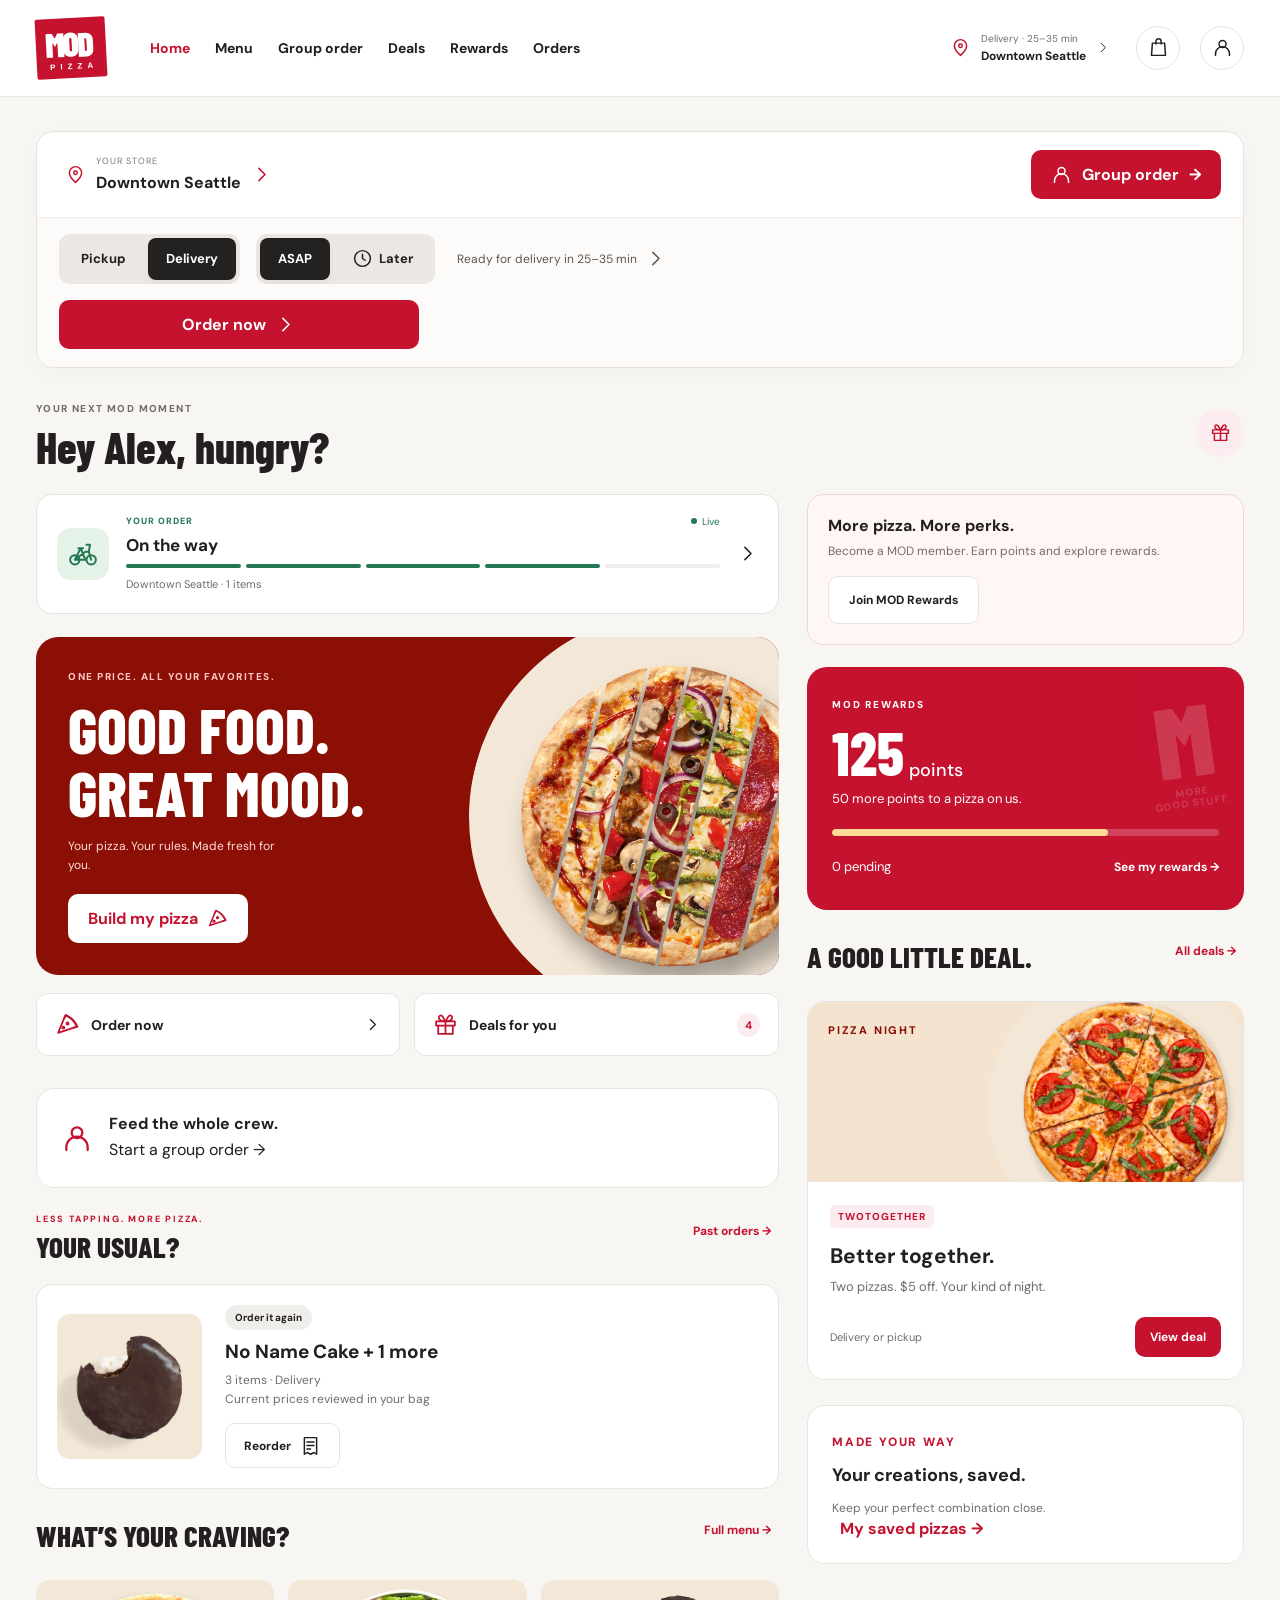
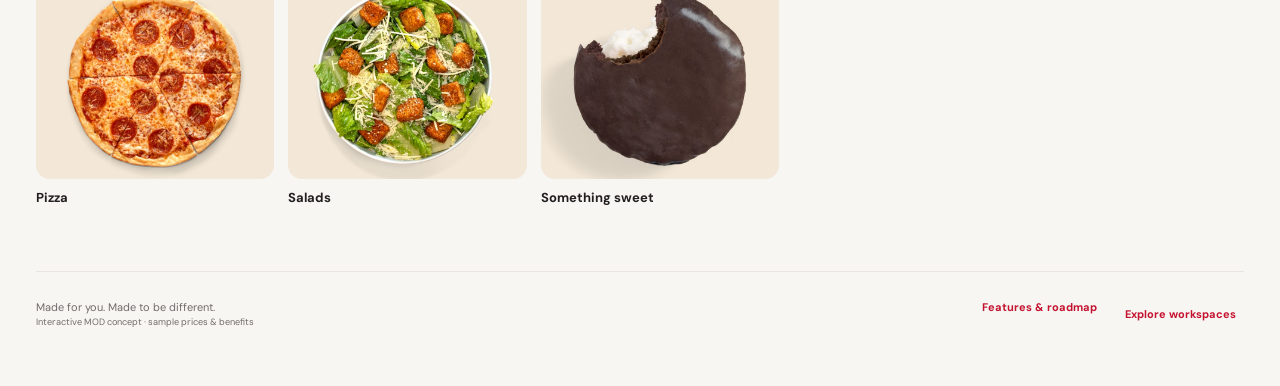
==== index.html @ 1e23ca2b "Fresh Updates" ====
<!doctype html>
<html lang="en">
<head>
  <meta charset="UTF-8">
  <meta name="viewport" content="width=device-width, initial-scale=1, viewport-fit=cover">
  <meta name="theme-color" content="#c4122f">
  <meta name="description" content="MOD Pizza interactive ordering prototype. Build your pizza, explore rewards, and follow a simulated delivery.">
  <title>MOD Pizza · Made for you</title>
  <link rel="icon" href="data:image/svg+xml,%3Csvg xmlns='http://www.w3.org/2000/svg' viewBox='0 0 64 64'%3E%3Crect width='64' height='64' rx='12' fill='%23c4122f'/%3E%3Ctext x='32' y='45' text-anchor='middle' font-family='Arial' font-weight='900' font-size='42' fill='white'%3EM%3C/text%3E%3C/svg%3E">
  <link rel="stylesheet" href="styles.css">
  <link rel="stylesheet" href="app-experience.css">
  <script defer src="operations.js"></script>
  <script defer src="experience.js"></script>
  <script defer src="journeys.js"></script>
  <script defer src="workspaces.js"></script>
  <script defer src="catalog.js"></script>
  <script defer src="loyalty.js"></script>
  <script defer src="groups.js"></script>
  <script defer src="discovery.js"></script>
  <script defer src="stakeholder.js"></script>
  <script defer src="ordering-ui.js"></script>
  <script defer src="membership.js"></script>
  <script defer src="app.js"></script>
</head>
<body>
  <a class="skip" href="#main">Skip to content</a>
  <div id="app"></div>
  <dialog id="modal" aria-labelledby="dialog-title"></dialog>
  <div id="toast" role="status" aria-live="polite"></div>
</body>
</html>
---- styles.css ----
@import url('https://fonts.googleapis.com/css2?family=Barlow+Condensed:wght@600;700;800;900&family=DM+Sans:wght@400;500;600;700&display=swap');
:root{--red:#c4122f;--darkred:#8b0f05;--ink:#231f20;--muted:#716c6a;--paper:#fff;--bg:#f7f6f3;--line:#e8e4e0;--pink:#fcecef;--green:#237752;--radius:18px;--shadow:0 12px 45px #231f200c;font-family:'DM Sans',Arial,sans-serif;color:var(--ink);font-size:16px;background:var(--bg)}
*{box-sizing:border-box}body{margin:0}button,input,select,textarea{font:inherit}button,a,input,select{touch-action:manipulation}button{cursor:pointer}button{color:inherit}button:disabled{opacity:.45;cursor:not-allowed}a{color:inherit;text-decoration:none}button,input,select,textarea{outline-offset:4px}button:focus-visible,a:focus-visible{outline:3px solid var(--red)}button{border:0;background:none}svg.icon{width:21px;height:21px;fill:none;stroke:currentColor;stroke-width:1.7;stroke-linecap:round;stroke-linejoin:round;flex-shrink:0}h1,h2,h3,p{margin:0}h1,h2,.display{font-family:'Barlow Condensed','Arial Narrow',Impact,sans-serif;font-weight:800;text-transform:uppercase;line-height:1.02}h1{font-size:56px}h2{font-size:34px}h3{font-size:18px;font-weight:700}p{line-height:1.55}.muted{color:var(--muted)}.small{font-size:13px}.eyebrow{font-size:12px;font-weight:800;letter-spacing:1.8px;text-transform:uppercase}.red{color:var(--red)}.green{color:var(--green)}.row{display:flex;align-items:center;gap:12px}.between{justify-content:space-between}.stack{display:grid;gap:16px}.grow{flex:1}.wrap{flex-wrap:wrap}.pill{display:inline-flex;gap:6px;align-items:center;border-radius:99px;padding:6px 10px;font-size:12px;font-weight:700;background:#f0eeeb}.pill.green{background:#e6f3eb}.pill.red{background:var(--pink)}.btn{display:inline-flex;align-items:center;justify-content:center;gap:9px;border-radius:10px;padding:14px 20px;min-height:48px;font-weight:700;background:var(--red);color:white;transition:background .15s,transform .15s}.btn:hover{background:var(--darkred)}.btn:active{transform:scale(.98)}.btn.secondary{background:#fff;color:var(--ink);border:1px solid var(--line)}.btn.secondary:hover{background:var(--bg)}.btn.dark{background:var(--ink)}.btn.full{width:100%}.text-btn{font-weight:700;color:var(--red);min-height:44px;padding:8px}.icon-btn{height:44px;width:44px;display:grid;place-items:center;border:1px solid var(--line);border-radius:50%;background:#fff;flex-shrink:0}.card{background:white;border:1px solid var(--line);border-radius:var(--radius);padding:24px}.section-head{display:flex;align-items:end;justify-content:space-between;gap:16px;margin-bottom:22px}.section-head p{margin-top:7px}.logo{display:flex;align-items:center;gap:12px;flex-shrink:0}.logo-block{background:var(--red);color:white;font-family:'Barlow Condensed',Impact,sans-serif;font-size:37px;font-weight:900;letter-spacing:-1px;line-height:.85;padding:12px 9px 7px;transform:rotate(-3deg);border-radius:2px}.logo-block small{display:block;font-family:Arial,sans-serif;font-size:8px;letter-spacing:5px;margin:5px 0 0 4px}.logo-label{font-size:11px;line-height:1.3;font-weight:800;letter-spacing:1.4px;max-width:90px}.topline{height:29px;background:var(--darkred);color:white;text-align:center;display:flex;align-items:center;justify-content:center;gap:8px;font-size:11px;letter-spacing:.6px}.header{background:#fff;border-bottom:1px solid var(--line);position:sticky;top:0;z-index:25}.header-inner{max-width:1440px;margin:auto;min-height:86px;padding:0 40px;display:flex;gap:40px;align-items:center}.desktop-nav{display:flex;gap:28px;align-self:stretch;align-items:stretch;margin-left:16px}.desktop-nav a{display:flex;align-items:center;font-size:14px;font-weight:700;border-bottom:3px solid transparent;padding-top:3px}.desktop-nav a.active{color:var(--red);border-color:var(--red)}.header-actions{margin-left:auto;display:flex;gap:12px;align-items:center}.location-button{text-align:left;display:flex;gap:10px;align-items:center;font-size:13px;padding:8px}.location-button small{display:block;color:var(--muted);font-size:11px;margin-bottom:3px}.location-button .icon{color:var(--red)}.cart-top{position:relative}.cart-top b{position:absolute;right:-3px;top:-4px;background:var(--red);color:white;font-size:10px;border-radius:50%;min-width:18px;padding:3px}.prototype-link{border:1px solid var(--line);border-radius:7px;padding:9px 12px;font-size:12px;color:var(--muted)}.page{max-width:1440px;margin:auto;padding:28px 40px 60px}.context-row{display:flex;justify-content:space-between;align-items:center;gap:16px;margin-bottom:24px}.fulfillment-switch{background:#eae7e3;padding:4px;border-radius:9px;display:inline-flex}.fulfillment-switch button{padding:9px 18px;border-radius:7px;font-size:13px;font-weight:700}.fulfillment-switch button.selected{background:white;box-shadow:0 2px 5px #0000000a}.delivery-estimate{font-size:13px;display:flex;align-items:center;gap:8px}.delivery-estimate svg{color:var(--green)}.shop-grid{display:grid;grid-template-columns:minmax(0,1fr) 320px;gap:30px;align-items:start}.hero{position:relative;overflow:hidden;border-radius:20px;background:var(--darkred);color:#fff;min-height:260px;display:flex;align-items:center;margin-bottom:26px}.hero-copy{padding:32px;position:relative;z-index:2;width:62%}.hero .eyebrow{color:#f8cbd0;margin-bottom:12px}.hero h1{font-size:57px;max-width:420px}.hero p{font-size:13px;color:#ffe1dc;margin:12px 0 20px;max-width:290px}.hero .btn{background:#fff;color:var(--darkred);font-size:13px;min-height:42px;padding:11px 18px}.hero-photo{position:absolute;right:-46px;top:-38px;width:360px;height:360px;border-radius:50%;object-fit:cover;transform:rotate(-16deg);box-shadow:0 20px 60px #0003}.hero-stamp{position:absolute;right:18px;bottom:17px;z-index:3;background:#f8d674;color:#482308;border-radius:50%;width:83px;height:83px;display:grid;place-content:center;text-align:center;transform:rotate(12deg);font-size:11px;font-weight:800;border:2px dashed #48230860;outline:5px solid #f8d674}.hero-stamp strong{font-size:22px;font-family:'Barlow Condensed',Impact,sans-serif}.menu-tools{display:flex;align-items:center;gap:15px;margin-bottom:20px}.category-list{display:flex;gap:8px;overflow:auto;scrollbar-width:none;flex:1}.category{padding:11px 17px;border:1px solid var(--line);border-radius:99px;white-space:nowrap;background:white;font-size:13px;font-weight:600}.category.active{background:var(--ink);color:white;border-color:var(--ink)}.searchbox{display:flex;align-items:center;gap:8px;background:white;border:1px solid var(--line);border-radius:10px;padding:10px 12px;width:100%;margin-bottom:20px}.searchbox input{border:0;background:none;width:100%;min-width:0;font-size:14px;outline:none}.menu-grid{display:grid;grid-template-columns:repeat(3,minmax(0,1fr));gap:18px}.product{border-radius:15px;background:white;border:1px solid var(--line);overflow:hidden;display:flex;flex-direction:column;transition:box-shadow .2s,transform .2s}.product:hover{box-shadow:0 10px 25px #26160710;transform:translateY(-3px)}.product-image{position:relative;background:#f1ece4;aspect-ratio:1.32;overflow:hidden}.product-image img{width:100%;height:100%;object-fit:cover;mix-blend-mode:multiply}.product-image .pill{position:absolute;top:12px;left:12px;background:white;color:var(--ink);font-size:10px;box-shadow:0 2px 10px #00000009}.favorite{position:absolute;top:8px;right:8px;background:#fffffff0;width:35px;height:35px;display:grid;place-items:center;border-radius:50%}.favorite.on{color:var(--red)}.favorite.on svg{fill:var(--red)}.product-body{padding:17px;display:flex;flex-direction:column;flex:1;gap:8px}.product-body h3{font-size:16px}.product-body p{font-size:12px;color:var(--muted);line-height:1.5;min-height:36px}.product-bottom{display:flex;justify-content:space-between;align-items:center;gap:8px;margin-top:auto;padding-top:5px}.product-bottom strong{font-size:16px}.add-btn{border:1px solid #e9b3bd;color:var(--red);border-radius:8px;padding:9px 12px;font-size:12px;font-weight:800;background:#fff}.add-btn:hover{background:var(--pink)}.product-meta{font-size:10px;color:var(--muted);margin-top:2px}.sidebar{position:sticky;top:110px;display:grid;gap:18px}.side-title{font-size:24px;margin-bottom:4px}.reward-mini{background:var(--pink);border:1px solid #f3d5dc;border-radius:16px;padding:20px}.reward-mini .icon-wrap{color:var(--red);background:#fff;width:42px;height:42px;display:grid;place-items:center;border-radius:12px}.reward-mini p{font-size:12px;margin-top:10px;color:#83444e}.progress{height:6px;background:#edcdd3;border-radius:99px;overflow:hidden;margin:15px 0 7px}.progress div{height:100%;background:var(--red);border-radius:99px}.cart-empty{text-align:center;padding:30px 0 20px;color:var(--muted);font-size:13px}.cart-empty svg{width:44px;height:44px;margin:0 auto 12px;color:#b6aca5}.cart-line{display:flex;gap:12px;padding:16px 0;border-bottom:1px solid var(--line)}.cart-line img{width:57px;height:57px;border-radius:10px;object-fit:cover}.cart-line h4{font-size:13px;margin:0 0 4px}.cart-line p{font-size:11px;color:var(--muted)}.quantity{display:flex;align-items:center;gap:8px;border:1px solid var(--line);border-radius:7px;width:max-content;margin-top:8px}.quantity button{width:28px;height:28px;font-size:18px}.quantity b{font-size:12px}.line-price{font-size:13px;font-weight:700;margin-left:auto}.summary-row{display:flex;justify-content:space-between;gap:10px;font-size:13px;margin:12px 0;color:var(--muted)}.summary-row.total{font-size:17px;font-weight:800;color:var(--ink);border-top:1px dashed var(--line);padding-top:16px}.checkout-note{text-align:center;font-size:10px;color:var(--muted);margin-top:10px}.active-order{background:white;border:1px solid var(--line);border-radius:14px;display:flex;align-items:center;gap:14px;padding:16px 20px;margin:0 0 25px;box-shadow:var(--shadow)}.active-order .order-icon{width:44px;height:44px;border-radius:12px;background:#eaf3eb;color:var(--green);display:grid;place-items:center}.active-order h3{font-size:14px;margin-bottom:3px}.active-order p{font-size:12px;color:var(--muted)}.active-order .text-btn{font-size:12px;margin-left:auto;white-space:nowrap}.footer{display:flex;justify-content:space-between;align-items:center;gap:20px;border-top:1px solid var(--line);margin-top:40px;padding-top:20px;font-size:11px;color:var(--muted)}.footer a{color:var(--red)}.bottom-nav,.mobile-cart{display:none}.page-title{margin:10px 0 30px}.page-title h1{font-size:44px;margin-bottom:8px}.two-col{display:grid;grid-template-columns:minmax(0,1fr) 370px;gap:28px;align-items:start}.field{display:grid;gap:7px;margin:15px 0}.field label,.field>span{font-size:13px;font-weight:700}.field input,.field select,.field textarea{width:100%;padding:13px;border:1px solid #dcd5d0;border-radius:9px;background:#fff;color:var(--ink);min-height:47px;font-size:16px}.field input:focus{outline:2px solid var(--red);border-color:transparent}.fields-two{display:grid;grid-template-columns:1fr 1fr;gap:15px}.check-line{display:flex;gap:10px;align-items:start;font-size:14px;padding:14px 0}.check-line input{accent-color:var(--red);width:18px;height:18px;margin-top:2px}.checkout-card h3{display:flex;gap:10px;align-items:center;margin-bottom:18px}.step-num{display:inline-grid;place-items:center;background:var(--pink);color:var(--red);border-radius:50%;width:28px;height:28px;font-size:13px}.option-grid{display:flex;gap:10px;flex-wrap:wrap}.option{border:1px solid var(--line);padding:12px 16px;border-radius:10px;background:white;font-size:13px;display:flex;gap:8px;align-items:center;min-height:44px}.option.selected{color:var(--red);background:var(--pink);border-color:var(--red)}.option input{accent-color:var(--red)}.notice{padding:13px 16px;border-radius:10px;background:#f5f1e9;color:#6e5941;font-size:12px;line-height:1.6}.error{color:#b00020;background:#fff0f1;padding:12px;border-radius:8px;font-size:13px}.wallet-grid{display:grid;grid-template-columns:1.4fr 1fr 1fr;gap:20px;margin-bottom:30px}.balance-card{padding:28px;border-radius:18px;background:white;border:1px solid var(--line);min-height:190px;display:flex;flex-direction:column;gap:15px}.balance-card.main{background:var(--red);color:#fff;position:relative;overflow:hidden}.balance-card.main:after{content:'MOD';position:absolute;right:-10px;bottom:-28px;font:900 140px 'Barlow Condensed',Impact;color:#ffffff10;transform:rotate(-15deg);pointer-events:none}.balance-card .balance{font-size:48px;font-weight:700;line-height:1}.balance-card .balance small{font-size:14px;font-weight:400}.reward-grid{display:grid;grid-template-columns:repeat(3,1fr);gap:20px}.reward-card{padding:22px;border:1px solid var(--line);border-radius:15px;background:#fff}.reward-card h3{margin:15px 0 6px}.reward-card p{font-size:13px;color:var(--muted);margin-bottom:16px}.reward-card .icon{color:var(--red);width:28px;height:28px}.history-table{width:100%;border-collapse:collapse;font-size:13px}.history-table td,.history-table th{padding:15px 10px;text-align:left;border-bottom:1px solid var(--line)}.history-table th{font-size:11px;color:var(--muted);text-transform:uppercase;letter-spacing:.6px}.history-table td:last-child{text-align:right}.order-list{display:grid;gap:18px}.order-item .items{display:flex;gap:8px;margin:20px 0}.order-item .items img{width:65px;height:65px;object-fit:cover;border-radius:10px}.order-item h3{margin:5px 0}.empty-state{text-align:center;padding:70px 20px}.empty-state h2{margin:15px}.tracking-layout{display:grid;grid-template-columns:minmax(0,1.5fr) minmax(300px,1fr);gap:26px}.map-card{border-radius:20px;overflow:hidden;position:relative;background:#ecece5;border:1px solid #dadbd2;min-height:520px}.map-card svg.map{display:block;width:100%;height:100%;min-height:520px;position:absolute;inset:0}.map-label{position:absolute;left:20px;top:20px;background:white;box-shadow:0 4px 20px #0001;padding:12px 16px;border-radius:12px;font-size:13px;display:flex;align-items:center;gap:8px}.map-caption{position:absolute;bottom:12px;left:15px;font-size:10px;color:#63645d;background:#ffffffc9;padding:5px 8px;border-radius:5px}.map-tools{position:absolute;right:15px;bottom:15px;display:flex;gap:8px}.arrival{padding:25px;background:var(--darkred);color:white;border-radius:16px}.arrival .display{font-size:48px;margin:9px 0}.arrival p{font-size:13px;color:#ffdfdb}.arrival .pill{background:#ffffff20;color:white}.timeline{margin:24px 0}.timeline-step{display:flex;gap:14px;position:relative;min-height:70px}.timeline-step:not(:last-child):before{content:'';position:absolute;left:15px;top:30px;bottom:0;width:2px;background:var(--line)}.timeline-step.done:not(:last-child):before{background:var(--green)}.timeline-dot{height:32px;width:32px;border-radius:50%;background:#f0eeeb;color:#9b9590;display:grid;place-items:center;flex-shrink:0;font-size:12px;z-index:1}.timeline-step.done .timeline-dot{background:#e6f3eb;color:var(--green)}.timeline-step.current .timeline-dot{background:var(--red);color:white;box-shadow:0 0 0 5px var(--pink)}.timeline-step h4{margin:2px 0 4px;font-size:14px}.timeline-step p{font-size:12px;color:var(--muted)}.driver{border-top:1px solid var(--line);padding-top:20px}.avatar{width:45px;height:45px;border-radius:50%;background:#e7daca;color:#71532b;font-weight:800;display:grid;place-items:center;flex-shrink:0}.driver h4{margin:0 0 3px;font-size:14px}.tracking-controls{display:flex;gap:8px;margin-top:18px;flex-wrap:wrap}.tracking-controls .btn{font-size:12px;padding:10px 13px;min-height:40px}.route-info{margin-top:20px;border-top:1px solid var(--line);padding-top:18px;font-size:13px}.route-info p{margin-top:8px}.tracking-title{display:flex;justify-content:space-between;gap:12px;align-items:center;margin-bottom:23px}.account-grid{display:grid;grid-template-columns:1fr 1fr;gap:25px}.profile-avatar{width:70px;height:70px;background:var(--pink);color:var(--red);font-size:24px;border-radius:50%;display:grid;place-items:center;font-weight:700}.admin-shell{display:grid;grid-template-columns:220px minmax(0,1fr);min-height:calc(100vh - 29px)}.admin-sidebar{background:var(--ink);color:white;padding:30px 20px;display:flex;flex-direction:column;gap:35px}.admin-sidebar nav{display:grid;gap:7px}.admin-sidebar nav a{padding:13px;border-radius:9px;font-size:14px;display:flex;align-items:center;gap:12px;color:#d1c9c6}.admin-sidebar nav a.active{background:var(--red);color:white}.admin-sidebar .logo-block{background:white;color:var(--red)}.admin-sidebar .back-store{margin-top:auto;font-size:12px;color:#d1c9c6;padding:12px}.admin-main{padding:35px;min-width:0;max-width:1500px;width:100%}.admin-heading{display:flex;align-items:center;justify-content:space-between;gap:16px;margin-bottom:30px}.admin-heading h1{font-size:40px}.metric-grid{display:grid;grid-template-columns:repeat(4,1fr);gap:16px;margin-bottom:30px}.metric{padding:22px;background:#fff;border:1px solid var(--line);border-radius:14px}.metric p{font-size:12px;color:var(--muted)}.metric strong{font-size:30px;display:block;margin:9px 0}.metric span{font-size:11px;color:var(--green)}.admin-tabs{display:flex;gap:8px;margin:20px 0;overflow:auto}.admin-table-wrap{overflow:auto}.admin-table{width:100%;border-collapse:collapse;min-width:680px;font-size:13px}.admin-table th{text-align:left;color:var(--muted);font-size:11px;letter-spacing:.7px;text-transform:uppercase;background:#faf9f7}.admin-table td,.admin-table th{padding:17px 15px;border-bottom:1px solid var(--line)}.admin-table td select{max-width:150px;border:1px solid var(--line);border-radius:7px;padding:9px;background:white;font-size:12px}.menu-admin-grid{display:grid;grid-template-columns:repeat(2,minmax(0,1fr));gap:16px}.admin-product{display:flex;gap:18px;background:#fff;border:1px solid var(--line);padding:18px;border-radius:14px}.admin-product img{width:90px;height:90px;object-fit:cover;border-radius:10px}.admin-product input[type=number]{width:100px;padding:7px;border:1px solid var(--line);border-radius:7px}.admin-product .field{margin:8px 0}.switch{display:flex;gap:8px;align-items:center;font-size:12px}.switch input{accent-color:var(--red);width:17px;height:17px}.chart{display:flex;align-items:end;gap:16px;height:140px;margin:28px 0 10px}.chart-col{flex:1;display:flex;flex-direction:column;justify-content:end;align-items:center;gap:8px;height:100%;font-size:11px;color:var(--muted)}.chart-col i{display:block;width:100%;max-width:45px;background:var(--red);border-radius:5px 5px 0 0;min-height:3px}.audit-item{padding:13px 0;border-bottom:1px solid var(--line);font-size:13px}.audit-item small{display:block;color:var(--muted);margin-top:5px}dialog{padding:0;border:0;border-radius:20px;width:min(600px,calc(100% - 32px));max-height:90dvh;box-shadow:0 20px 100px #0004;color:var(--ink)}dialog::backdrop{background:#231f2077;backdrop-filter:blur(3px)}.modal-head{position:sticky;top:0;background:#fff;display:flex;justify-content:space-between;align-items:center;padding:22px 26px;border-bottom:1px solid var(--line);z-index:2}.modal-head h2{font-size:29px}.modal-body{padding:24px 26px}.modal-foot{padding:18px 26px;background:white;border-top:1px solid var(--line);position:sticky;bottom:0;z-index:2}.custom-photo{width:130px;height:130px;object-fit:cover;border-radius:16px}.custom-section{margin-top:25px}.custom-section h3{font-size:15px;margin-bottom:12px}.custom-section h3 small{font-size:11px;color:var(--green);margin-left:8px}.custom-options{display:flex;gap:8px;flex-wrap:wrap}.custom-options label{position:relative;cursor:pointer;border:1px solid var(--line);border-radius:8px;padding:10px 12px;font-size:13px;min-height:42px;display:flex;gap:6px;align-items:center}.custom-options label:has(input:checked){border-color:var(--red);background:var(--pink);color:var(--red)}.custom-options input{accent-color:var(--red)}#toast{position:fixed;bottom:28px;left:50%;transform:translate(-50%,20px);opacity:0;pointer-events:none;z-index:100;background:var(--ink);color:white;padding:14px 23px;border-radius:12px;box-shadow:0 8px 30px #0002;max-width:90%;font-size:14px;transition:.2s}#toast.show{opacity:1;transform:translate(-50%,0)}.skip{position:fixed;top:-60px;left:15px;z-index:200;background:white;padding:14px}.skip:focus{top:8px}.cart-mobile-summary{display:none}.status-dot{width:6px;height:6px;border-radius:50%;background:var(--green);display:inline-block}.no-scroll{overflow:hidden}
@media(min-width:1450px){.hero-photo{width:410px;height:410px;right:-25px;top:-65px}.hero-copy{width:60%}.hero{min-height:280px}}
@media(max-width:1200px){.header-inner{padding:0 25px;gap:20px}.desktop-nav{gap:18px;margin-left:0}.logo-label{display:none}.page{padding:25px}.shop-grid{grid-template-columns:minmax(0,1fr) 290px;gap:22px}.menu-grid{grid-template-columns:repeat(2,minmax(0,1fr))}.hero h1{font-size:49px}.hero-copy{padding:26px;width:65%}.hero-photo{width:310px;height:310px;right:-100px;top:-12px}.hero-stamp{right:13px;bottom:16px;width:65px;height:65px;font-size:9px}.hero-stamp strong{font-size:18px}.two-col{grid-template-columns:minmax(0,1fr) 320px}.admin-main{padding:25px}.admin-shell{grid-template-columns:190px 1fr}.metric-grid{grid-template-columns:repeat(2,1fr)}}
@media(max-width:950px){.shop-grid{grid-template-columns:1fr}.sidebar{display:none}.hero-photo{right:0;width:350px;height:350px;top:-35px}.hero-copy{width:60%}.menu-grid{grid-template-columns:repeat(3,minmax(0,1fr))}.header-inner{gap:18px}.desktop-nav{gap:18px}.location-button{display:none}.wallet-grid{grid-template-columns:1fr 1fr}.balance-card.main{grid-column:1/-1}.tracking-layout{grid-template-columns:1fr 340px;gap:18px}.map-card,.map-card svg.map{min-height:480px}.two-col{grid-template-columns:1fr}.two-col>.card{position:static}.account-grid{grid-template-columns:1fr}.admin-shell{grid-template-columns:160px 1fr}.admin-sidebar{padding:24px 12px}.admin-main{padding:22px}.menu-admin-grid{grid-template-columns:1fr}}
@media(max-width:767px){body{padding-bottom:80px}.topline{font-size:10px;height:25px}.header-inner{padding:0 18px;min-height:70px;gap:12px}.logo-block{font-size:29px;padding:10px 7px 6px}.logo-block small{font-size:6px;letter-spacing:4px;margin-left:3px}.desktop-nav,.header-actions>.prototype-link{display:none}.header-actions{gap:9px}.location-button{display:flex;font-size:11px;padding:0;gap:6px}.location-button small{font-size:10px}.location-button .icon{width:17px}.cart-top{width:38px;height:38px}.page{padding:20px 16px 35px}.context-row{margin-bottom:18px;gap:8px}.fulfillment-switch button{font-size:12px;padding:8px 13px}.delivery-estimate{font-size:11px;gap:5px}.delivery-estimate svg{width:16px}.hero{min-height:230px;border-radius:16px;margin-bottom:23px}.hero-copy{padding:23px 20px;width:67%}.hero h1{font-size:43px}.hero .eyebrow{font-size:9px;letter-spacing:1.2px;margin-bottom:10px}.hero p{font-size:11px;max-width:175px;margin:10px 0 16px}.hero .btn{font-size:11px;padding:10px 13px;min-height:38px}.hero-photo{right:-110px;top:6px;width:280px;height:280px}.hero-stamp{width:57px;height:57px;font-size:8px;right:14px;bottom:16px}.hero-stamp strong{font-size:16px}.active-order{padding:12px;gap:10px;margin-bottom:20px}.active-order .order-icon{width:36px;height:36px;flex-shrink:0}.active-order h3{font-size:12px}.active-order p{font-size:10px}.active-order .text-btn{font-size:11px;padding:4px}.section-head{margin-bottom:17px;gap:8px}.section-head h2{font-size:30px}.section-head p{font-size:12px}.section-head>.pill{font-size:10px}.category{font-size:12px;padding:9px 15px}.menu-grid{grid-template-columns:repeat(2,minmax(0,1fr));gap:12px}.product-body{padding:12px;gap:7px}.product-body h3{font-size:14px}.product-body p{font-size:11px;min-height:48px}.product-image{aspect-ratio:1.12}.product-image .pill{font-size:8px;top:8px;left:7px;padding:5px 6px}.favorite{width:30px;height:30px;right:5px;top:5px}.favorite svg{width:17px;height:17px}.product-bottom strong{font-size:14px}.add-btn{font-size:11px;padding:8px 9px}.product-meta{font-size:9px}.bottom-nav{display:flex;position:fixed;z-index:30;bottom:0;left:0;right:0;border-top:1px solid var(--line);background:#fffffff7;backdrop-filter:blur(12px);padding:8px 6px calc(8px + env(safe-area-inset-bottom));justify-content:space-around}.bottom-nav a{display:flex;flex-direction:column;gap:4px;align-items:center;min-width:62px;padding:3px 10px;font-size:10px;font-weight:600;color:var(--muted)}.bottom-nav a.active{color:var(--red)}.bottom-nav a.active svg{stroke-width:2.2}.bottom-nav a.active:before{content:'';position:absolute;top:0;width:22px;height:3px;border-radius:0 0 4px 4px;background:var(--red)}.mobile-cart{display:flex;position:fixed;bottom:calc(73px + env(safe-area-inset-bottom));left:16px;right:16px;z-index:29;background:var(--red);color:white;border-radius:12px;padding:14px 17px;justify-content:space-between;align-items:center;font-size:13px;box-shadow:0 5px 18px #8b0f052a}.has-cart .page{padding-bottom:95px}.mobile-cart strong{font-size:14px}.mobile-cart span{display:flex;align-items:center;gap:10px}.mobile-cart b{background:#ffffff25;border-radius:5px;padding:3px 7px}.footer{font-size:10px;gap:12px;align-items:start}.page-title{margin:5px 0 23px}.page-title h1{font-size:38px}.page-title p{font-size:13px}.card{padding:20px;border-radius:15px}.wallet-grid{gap:12px}.balance-card{padding:20px;min-height:160px;gap:13px}.balance-card .balance{font-size:34px}.balance-card.main .balance{font-size:48px}.balance-card .eyebrow{font-size:10px;letter-spacing:1px}.balance-card .small{font-size:11px}.reward-grid{grid-template-columns:1fr;gap:12px}.reward-card{padding:18px}.reward-card h3{margin-top:10px}.reward-card .btn{width:100%}.tracking-layout{display:flex;flex-direction:column}.tracking-layout>.stack{width:100%}.map-card{width:100%;min-height:300px;order:0}.map-card svg.map{min-height:300px}.tracking-title h2{font-size:28px}.tracking-title{margin-bottom:18px}.map-label{top:12px;left:12px;padding:8px 12px;font-size:11px}.map-caption{font-size:8px}.arrival{padding:20px;display:flex;gap:10px;align-items:center;justify-content:space-between}.arrival .display{font-size:36px}.arrival .pill{font-size:10px}.tracking-controls{margin-top:12px}.tracking-controls .btn{flex:1}.timeline{margin:10px 0 12px}.timeline-step{min-height:65px}.two-col{gap:18px}.fields-two{gap:10px}.order-item .btn{font-size:12px;padding:11px 14px}.order-item .row.wrap{gap:8px}.history-table th,.history-table td{padding:13px 5px;font-size:11px}.admin-shell{display:block;min-height:100vh}.admin-sidebar{padding:16px;gap:16px}.admin-sidebar .logo-label{display:block}.admin-sidebar nav{display:flex;overflow:auto;gap:6px}.admin-sidebar nav a{font-size:12px;padding:10px;white-space:nowrap}.admin-sidebar nav a svg{width:16px}.admin-sidebar .back-store{position:absolute;right:16px;top:42px;margin:0;font-size:11px}.admin-main{padding:20px 16px}.admin-heading{align-items:start}.admin-heading h1{font-size:32px}.admin-heading p{font-size:12px}.admin-heading .pill{font-size:10px}.metric{padding:16px}.metric strong{font-size:27px}.metric span{font-size:10px}.admin-shell~.bottom-nav{display:none}body:has(.admin-shell){padding:0}.admin-product{padding:14px;gap:12px}.admin-product img{width:75px;height:75px}.admin-product h3{font-size:15px}dialog{width:100%;max-height:94dvh;margin:auto 0 0;border-radius:20px 20px 0 0}.modal-head{padding:18px 20px}.modal-body{padding:20px}.modal-foot{padding:16px 20px calc(16px + env(safe-area-inset-bottom))}.custom-photo{width:105px;height:105px}.custom-options label{font-size:12px;padding:10px}.custom-section{margin-top:22px}#toast{bottom:calc(85px + env(safe-area-inset-bottom));font-size:12px;width:max-content;max-width:90%}}
@media(max-width:359px){.hero h1{font-size:37px}.hero-copy{padding:20px 16px}.hero-photo{right:-135px}.product-body{padding:10px}.product-bottom{gap:4px}.add-btn{padding:8px 6px}.location-button{max-width:165px}.header-inner{padding:0 12px}.page{padding-left:12px;padding-right:12px}.delivery-estimate{font-size:10px}.fields-two{grid-template-columns:1fr}}
@media(prefers-reduced-motion:reduce){*,*:before,*:after{scroll-behavior:auto!important;transition:none!important;animation:none!important}}

/* Allow horizontal category scrolling without enlarging narrow grid tracks. */
.shop-grid > *, .two-col > *, .tracking-layout > *, .menu-tools, .category-list {min-width:0}
@media(max-width:767px){.section-head{flex-wrap:wrap}.product-bottom{flex-wrap:wrap;gap:8px}}

/* Multi-store operations and richer customer utilities. */
.admin-heading .eyebrow{margin-bottom:12px}.admin-heading h1{margin-bottom:10px}.ops-toolbar{display:flex;align-items:end;gap:14px;flex-wrap:wrap;padding:20px;background:white;border:1px solid var(--line);border-radius:14px;margin-bottom:26px}.ops-toolbar label,.ops-sort,.order-filters>label:not(.searchbox){display:grid;gap:7px;font-size:11px;font-weight:700;color:var(--muted);text-transform:uppercase;letter-spacing:.6px}.ops-toolbar label:first-child{flex:1;min-width:200px}.ops-toolbar select,.ops-sort select,.order-filters select{border:1px solid var(--line);border-radius:8px;padding:12px;background:var(--bg);color:var(--ink);font-size:13px;font-weight:500;min-height:44px;max-width:100%;letter-spacing:0;text-transform:none}.ops-toolbar .btn{font-size:12px;min-height:44px;padding:12px}.ops-two{display:grid;grid-template-columns:minmax(0,1.5fr) minmax(0,1fr);gap:22px;margin:24px 0}.ops-footnote{font-size:11px;color:var(--muted);line-height:1.7;margin:25px 0}.mix-row{margin:22px 0}.mix-row .row{font-size:13px;gap:10px}.mix-row .text-btn{padding:0;text-align:left}.mix-track{height:9px;background:#f3eeeb;border-radius:8px;overflow:hidden;margin-top:10px}.mix-track i{display:block;height:100%;background:var(--red);border-radius:8px}.sales-chart{display:flex;align-items:end;gap:7px;height:190px;margin:16px 0 22px}.sales-bar{flex:1;min-width:0;display:flex;flex-direction:column;gap:10px;align-items:center;justify-content:end}.sales-bar span{background:linear-gradient(0deg,var(--darkred),var(--red));border-radius:6px 6px 0 0;width:75%;max-width:55px}.sales-bar small{color:var(--muted);font-size:10px;white-space:nowrap}.store-grid{display:grid;grid-template-columns:repeat(2,minmax(0,1fr));gap:20px;margin:22px 0}.store-card h2{font-size:29px;margin:20px 0 7px}.store-symbol{display:grid;place-items:center;width:42px;height:42px;background:var(--pink);color:var(--red);border-radius:12px}.store-facts{display:grid;grid-template-columns:1fr 1fr;gap:20px;margin:24px 0}.store-facts span{font-size:11px;color:var(--muted);line-height:1.5}.store-facts strong{display:block;font-size:14px;color:var(--ink);margin-top:4px}.compare-picks{display:flex;flex-wrap:wrap;gap:12px;margin:23px 0}.compare-picks label{display:flex;align-items:center;gap:8px;font-size:12px;background:var(--bg);border:1px solid var(--line);padding:12px;border-radius:9px}.compare-picks input{accent-color:var(--red);width:17px;height:17px}.order-filters{display:flex;gap:14px;align-items:center;flex-wrap:wrap;margin:20px 0}.order-filters .searchbox{flex:1;min-width:180px;margin:0}.order-filters>label:not(.searchbox){display:flex;align-items:center}.pagination{display:flex;align-items:center;justify-content:space-between;flex-wrap:wrap;gap:15px;margin-top:20px;font-size:12px;color:var(--muted)}.pagination .btn{padding:10px 15px;min-height:40px;font-size:12px}.fulfillment-board{display:grid;grid-template-columns:repeat(4,minmax(230px,1fr));gap:15px;overflow:auto;padding-bottom:12px}.queue-column{padding:15px;background:#eeeae6;border-radius:14px;min-width:0}.queue-column>div{margin-bottom:16px}.queue-column h3{font-size:14px}.queue-card{background:white;border:1px solid var(--line);border-radius:12px;padding:15px;margin-bottom:12px;display:grid;gap:10px}.queue-card strong{font-size:12px}.queue-card .pill{font-size:9px;padding:5px 8px}.queue-card p{font-size:12px}.queue-card .btn{font-size:11px;min-height:38px;padding:8px 10px}.queue-card .text-btn{font-size:11px}.support-case{padding:22px 0;border-bottom:1px solid var(--line);display:grid;gap:12px}.support-case .btn{font-size:12px}.customer-store-strip{display:flex;align-items:center;justify-content:space-between;gap:10px;margin:-10px 0 18px;font-size:12px}.customer-store-strip>span{display:flex;align-items:center;gap:8px;flex-wrap:wrap}.customer-store-strip .icon{color:var(--red);width:17px}.customer-store-strip .text-btn{font-size:12px;white-space:nowrap}.customer-stores{display:grid;gap:12px;margin-top:20px}.customer-store{border:1px solid var(--line);border-radius:12px;padding:18px;display:grid;gap:10px}.customer-store.selected{border-color:var(--red);background:var(--pink)}.customer-store .btn{justify-self:start;font-size:12px;min-height:40px}.customer-store h3{font-size:16px}.balance-card .text-btn{padding:0;min-height:32px;font-size:12px}.order-item .items{flex-wrap:wrap}.location-button strong{display:block;max-width:190px;overflow:hidden;text-overflow:ellipsis;white-space:nowrap}.admin-sidebar{align-self:start;position:sticky;top:0;min-height:100vh}.admin-sidebar .back-store{margin-top:12px}.menu-admin-grid{margin-top:22px}.admin-table td{line-height:1.6}.ops-two>.card,.store-card,.admin-product,.order-filters>*{min-width:0}.map-tools{max-width:calc(100% - 30px)}
@media(min-width:1600px){.store-grid{grid-template-columns:repeat(3,minmax(0,1fr))}}
@media(max-width:1100px){.ops-two{grid-template-columns:1fr}.ops-toolbar label:first-child{flex-basis:100%}.admin-main{padding:25px}.metric strong{font-size:25px}}
@media(max-width:767px){.admin-sidebar{position:static;min-height:0}.admin-sidebar nav{max-width:100%}.admin-main{padding:22px 16px}.admin-heading{flex-wrap:wrap}.admin-heading h1{font-size:34px}.ops-toolbar{padding:14px;gap:12px}.ops-toolbar label:first-child{min-width:0;flex-basis:100%}.ops-toolbar label{flex:1;min-width:0}.ops-toolbar .btn{width:100%}.store-grid{grid-template-columns:1fr}.store-facts{gap:16px}.store-card h2{font-size:28px}.metric-grid{gap:10px}.metric{padding:14px;min-width:0}.metric strong{font-size:23px;overflow-wrap:anywhere}.metric span{line-height:1.5;display:block}.ops-two{gap:16px;margin:16px 0}.compare-picks{gap:8px}.compare-picks label{font-size:11px;padding:10px}.ops-sort{width:100%;margin-top:10px}.order-filters>label:not(.searchbox){flex:1}.order-filters select{width:100%}.order-filters .searchbox{flex-basis:100%}.pagination .row{width:100%;justify-content:space-between}.sales-chart{gap:3px}.sales-bar small{font-size:8px}.customer-store-strip{margin-top:0;font-size:11px}.customer-store-strip .text-btn{font-size:11px}.location-button strong{max-width:125px}.history-table{overflow-wrap:anywhere}.topline{font-size:9px}.fulfillment-board{grid-template-columns:repeat(4,260px)}}
@media(max-width:359px){.desktop-account{display:none}.header-actions{gap:5px}.store-facts{grid-template-columns:1fr}.location-button strong{max-width:120px}}
.chat-thread{display:grid;gap:12px;margin:22px 0;max-height:270px;overflow:auto}.chat-bubble{font-size:13px;padding:13px 16px;border-radius:14px 14px 14px 2px;background:var(--bg);max-width:90%;justify-self:start}.chat-bubble.outgoing{background:var(--pink);border-radius:14px 14px 2px 14px;justify-self:end}.chat-bubble small{display:block;font-size:10px;color:var(--muted);margin-bottom:5px}
.wallet-grid>*{min-width:0}.balance-card .balance{overflow-wrap:anywhere}
@media(max-width:767px){.wallet-grid{grid-template-columns:repeat(2,minmax(0,1fr))}.balance-card:not(.main){padding:16px}.balance-card:not(.main) .balance{font-size:29px}.balance-card .row.between{flex-wrap:wrap;gap:6px}}

/* Keep daily tasks visible; disclose configuration and secondary detail on demand. */
.nav-group-label{font-size:10px;text-transform:uppercase;letter-spacing:1.5px;color:#a99e98;margin:0 12px 8px}.nav-group{border-top:1px solid #ffffff18;margin-top:12px;padding-top:10px}.nav-group summary{cursor:pointer;color:#d1c9c6;font-size:12px;font-weight:700;padding:12px;border-radius:8px;min-height:44px}.nav-group summary:hover{background:#ffffff0b}.nav-group a{margin-top:5px}.price-review{margin-bottom:24px;border:1px solid #c4933e}.price-review p{margin:8px 0 14px}.modal-foot .btn{flex:1}.ops-toolbar>p{flex:2;min-width:180px}.hero{min-height:230px}.hero-copy{padding-top:25px;padding-bottom:25px}
@media(max-width:767px){.admin-sidebar nav{display:block;overflow:visible}.admin-sidebar nav>a{display:inline-flex;width:calc(50% - 6px);margin:3px}.nav-group-label{margin-top:6px}.nav-group a{display:inline-flex!important;width:calc(50% - 6px);margin:3px}.nav-group{margin-top:8px;padding-top:0}.hero{min-height:180px}.hero-copy{width:70%;padding:20px}.hero h1{font-size:32px;line-height:1}.hero h1 br{display:none}.hero p{display:none}.hero .eyebrow{font-size:8px;margin-bottom:9px;max-width:155px}.hero .btn{margin-top:16px}.hero-photo{width:200px;height:200px;right:-90px;top:4px}.hero-stamp{display:none}.wallet-grid .balance-card:not(.main) .row{align-items:start}.modal-foot{gap:10px}.modal-foot .btn{font-size:12px;padding:12px}.ops-toolbar>p{min-width:0}}
@media(max-width:767px){body:has(.mobile-cart) #toast{bottom:calc(155px + env(safe-area-inset-bottom))}}
---- app-experience.css ----
/* App-first customer journeys and separate operating workspaces. */
.customer-header{position:sticky;top:0;background:#fff;z-index:35;border-bottom:1px solid var(--line)}.customer-header-inner{max-width:1390px;padding:18px 36px;margin:auto;display:flex;align-items:center;gap:20px}.customer-header .logo-block{font-size:34px}.customer-header .logo-label{display:none}.customer-desktop-nav{display:flex;gap:25px;margin-left:24px;align-self:stretch;align-items:center;font-size:14px;font-weight:700}.customer-desktop-nav a.active{color:var(--red)}.customer-location{margin-left:auto;display:flex;align-items:center;gap:10px;text-align:left;padding:6px}.customer-location>svg:first-child{color:var(--red)}.customer-location small{display:block;font-size:10px;color:var(--muted);margin-bottom:3px}.customer-location strong{display:block;font-size:12px;max-width:210px;white-space:nowrap;overflow:hidden;text-overflow:ellipsis}.customer-location>svg:last-child{width:14px}.customer-view .page{max-width:1390px;padding:30px 36px 50px}.home-greeting{display:flex;align-items:center;justify-content:space-between;margin-bottom:24px}.home-greeting h1{font-size:44px;text-transform:none;margin-top:8px}.home-greeting .eyebrow{font-size:10px;letter-spacing:1.4px}.round-member{width:48px;height:48px;display:grid;place-items:center;background:var(--pink);color:var(--red);border-radius:50%}.home-layout{display:grid;grid-template-columns:minmax(0,1.7fr) minmax(310px,1fr);gap:28px}.home-main,.home-side{min-width:0}.home-hero{border-radius:22px;background:var(--darkred);color:white;padding:32px;position:relative;overflow:hidden;min-height:320px;display:flex;align-items:center}.home-hero>div{position:relative;z-index:1;width:60%}.home-hero .eyebrow{font-size:10px;color:#ffc5c1;line-height:1.6;display:block;letter-spacing:1.5px}.home-hero h2{font-size:62px;margin:13px 0}.home-hero p{font-size:12px;max-width:220px;margin:0 0 20px;color:#ffdbd8}.home-hero img{position:absolute;width:410px;height:410px;object-fit:cover;border-radius:50%;right:-100px;top:-25px;transform:rotate(14deg)}.btn.white{background:white;color:var(--red)}.btn.white:hover{background:#fff1ec}.home-quick{display:grid;grid-template-columns:1fr 1fr;gap:14px;margin:18px 0 32px}.home-quick a{display:flex;align-items:center;gap:11px;background:white;border:1px solid var(--line);border-radius:12px;padding:18px;font-weight:700;font-size:14px}.home-quick a>svg:first-child{color:var(--red);width:25px;height:25px}.home-quick a>svg:last-child{margin-left:auto;width:17px}.home-quick b{margin-left:auto;background:var(--pink);color:var(--red);font-size:11px;border-radius:50%;padding:5px 8px}.home-section{margin:25px 0}.home-section .section-head{align-items:center}.home-section .section-head h2{font-size:29px}.home-section .section-head .eyebrow{font-size:9px;display:block;margin-bottom:7px}.home-section .text-btn{font-size:12px;white-space:nowrap}.member-card{background:var(--red);color:white;border-radius:20px;padding:28px;display:flex;position:relative;overflow:hidden;margin-bottom:25px}.member-copy{width:100%;z-index:1}.member-card .eyebrow{font-size:10px;letter-spacing:1.8px}.member-card h2{font-size:70px;margin:9px 0 6px}.member-card h2 small{font-size:18px;text-transform:none;font-family:'DM Sans',sans-serif;font-weight:500}.member-card p{font-size:13px;max-width:280px}.member-track{height:7px;background:#ffffff35;border-radius:10px;margin:20px 0 13px;overflow:hidden}.member-track i{background:#ffda95;display:block;height:100%;border-radius:10px}.member-link{font-size:12px;font-weight:700;color:inherit;padding:9px 0;min-height:36px}.member-mark{position:absolute;right:20px;top:20px;font:900 100px 'Barlow Condensed',Impact;opacity:.17;transform:rotate(-8deg);text-align:center;line-height:1}.member-mark span{display:block;font:700 10px 'DM Sans',sans-serif;line-height:1.1;letter-spacing:1px}.member-card.compact h2{font-size:60px}.member-card.compact{padding:25px}.live-order-card{display:flex;align-items:center;gap:17px;background:#fff;border:1px solid #dce6dd;border-radius:16px;padding:20px;margin-bottom:23px}.live-order-icon{width:52px;height:52px;flex-shrink:0;border-radius:14px;background:#e5f2e8;color:var(--green);display:grid;place-items:center}.live-order-icon .icon{width:28px;height:28px}.live-order-card .eyebrow{font-size:9px;letter-spacing:1px}.live-order-card h3{margin:6px 0 8px;font-size:17px}.live-order-card p{font-size:11px;color:var(--muted);margin-top:8px}.live-dot{font-size:10px;color:var(--green);display:flex;align-items:center;gap:5px}.live-dot:before{content:'';height:6px;width:6px;border-radius:50%;background:var(--green)}.mini-stages{display:flex;gap:5px}.mini-stages i{height:4px;background:#efeeeb;border-radius:8px;flex:1}.mini-stages i.done{background:var(--green)}.usual-card{display:flex;align-items:center;gap:23px;border:1px solid var(--line);background:#fff;border-radius:16px;padding:20px}.usual-card img{width:145px;height:145px;object-fit:cover;border-radius:13px}.usual-card h3{font-size:19px;margin:9px 0 7px}.usual-card p{font-size:12px;color:var(--muted);line-height:1.6;margin-bottom:14px}.usual-card .btn{font-size:12px;padding:11px 18px;min-height:42px}.usual-card .pill{font-size:10px}.craving-grid{display:grid;grid-template-columns:repeat(3,minmax(0,1fr));gap:14px}.craving-grid button{display:grid;gap:10px;padding:0;text-align:left;font-size:13px}.craving-grid img{width:100%;aspect-ratio:1.2;object-fit:cover;border-radius:14px}.mini-builds h3{margin:12px 0}.mini-builds p{font-size:12px;color:var(--muted)}.deal-grid{display:grid;grid-template-columns:repeat(2,minmax(0,1fr));gap:24px;margin:25px 0}.deal-card{overflow:hidden;border-radius:18px;border:1px solid var(--line);background:#fff}.deal-art{height:180px;position:relative;overflow:hidden;background:#f4e3ce;padding:20px;color:var(--darkred)}.deal-art .eyebrow{position:relative;z-index:1;max-width:130px;display:block;line-height:1.5;font-size:11px}.deal-art img{height:280px;width:280px;border-radius:50%;object-fit:cover;position:absolute;right:-25px;top:-35px;transform:rotate(-10deg)}.deal-copy{padding:22px}.deal-code{font-size:10px;letter-spacing:1px;color:var(--red);font-weight:800;background:var(--pink);border-radius:5px;padding:5px 8px;display:inline-block}.deal-copy h3{font-size:21px;margin:14px 0 7px}.deal-copy p{color:var(--muted);font-size:13px;margin-bottom:20px}.deal-copy .btn{font-size:12px;padding:10px 15px;min-height:40px}.deal-copy .small{font-size:11px}.deal-modal-image{width:100%;max-height:190px;object-fit:cover;border-radius:13px}.segmented{display:flex;padding:4px;background:#ebe8e3;border-radius:11px;width:max-content;max-width:100%;gap:4px;overflow:auto;margin-bottom:24px}.segmented button{font-size:13px;padding:12px 19px;border-radius:8px;font-weight:700;white-space:nowrap;min-height:44px}.segmented button.selected{color:var(--red);background:white;box-shadow:0 2px 6px #0000000c}.rewards-heading{display:flex;align-items:center;justify-content:space-between;gap:20px}.rewards-heading .eyebrow{display:block;margin-bottom:10px}.rewards-heading .btn{font-size:12px}.reward-shop{display:grid;grid-template-columns:repeat(4,minmax(0,1fr));gap:18px;margin-bottom:22px}.reward-product{overflow:hidden;background:white;border:1px solid var(--line);border-radius:16px}.reward-product img{width:100%;aspect-ratio:1.35;object-fit:cover}.reward-product>div{padding:18px}.reward-product .pill{font-size:11px}.reward-product h3{font-size:17px;margin:12px 0 8px}.reward-product p{font-size:12px;color:var(--muted);min-height:39px;margin-bottom:15px}.reward-product .btn{width:100%;font-size:12px;min-height:42px;padding:10px}.earn-grid{display:grid;grid-template-columns:1fr 1fr;gap:24px}.earn-grid h2{font-size:30px;margin:18px 0 12px}.earn-grid p{font-size:13px;color:var(--muted)}.earn-grid .btn{margin-top:15px}.feature-icon{width:42px;height:42px;display:grid;place-items:center;background:var(--pink);color:var(--red);border-radius:12px;flex-shrink:0}.challenge-grid{display:grid;grid-template-columns:1fr 1fr;gap:20px}.challenge-grid h3{margin:16px 0 9px}.challenge-grid p{font-size:12px;color:var(--muted);margin-bottom:15px}.challenge-grid .btn{font-size:12px}.wallet-activity{display:flex;gap:14px;align-items:start;padding:18px 0;border-bottom:1px solid var(--line)}.wallet-activity strong{font-size:14px}.wallet-activity p{font-size:12px;color:var(--muted);margin:6px 0}.wallet-activity small{font-size:10px;color:var(--muted)}.activity-icon{width:35px;height:35px;border-radius:50%;background:var(--bg);display:grid;place-items:center;color:var(--red);flex-shrink:0}.activity-icon .icon{width:18px;height:18px}.member-pass{text-align:center;display:grid;gap:20px;justify-items:center}.pass-code{height:100px;display:flex;gap:3px;align-items:stretch;background:white;padding:10px}.pass-code i{background:#231f20;display:block}.member-pass h2{font-size:33px}.history-card{padding:24px}.history-order{display:flex;gap:20px;align-items:center;margin:22px 0}.history-order img{width:92px;height:92px;object-fit:cover;border-radius:13px}.history-order p{font-size:12px;color:var(--muted);margin:8px 0}.history-card .btn,.history-card .text-btn{font-size:12px}.history-order small{font-size:10px}.saved-build-grid,.address-grid{display:grid;grid-template-columns:repeat(2,minmax(0,1fr));gap:20px}.build-photo{width:100px;height:100px;object-fit:cover;border-radius:14px;margin-bottom:16px}.saved-build-grid p,.address-grid p{margin:14px 0}.saved-build-grid .btn,.address-grid .btn{font-size:12px}.more-layout{display:grid;grid-template-columns:300px minmax(0,1fr);gap:24px;align-items:start}.more-profile{display:grid;justify-items:center;text-align:center;gap:16px}.more-profile .btn{font-size:12px}.more-links>a,.more-action{display:flex;align-items:center;text-align:left;gap:15px;padding:18px 0;border-bottom:1px solid var(--line);width:100%}.more-links strong{display:block;font-size:14px}.more-links small{display:block;font-size:12px;margin-top:5px;color:var(--muted)}.more-links .icon:last-child{width:16px}.save-build-option{padding:14px 0;border-bottom:1px solid var(--line);margin-top:15px}.save-build-option summary{font-size:13px;color:var(--red);font-weight:700;cursor:pointer}.save-build-option summary svg{vertical-align:middle;margin-right:7px}.checkout-earn{display:flex;gap:7px;align-items:center;flex-wrap:wrap;font-size:12px;padding:15px 0;color:var(--green)}.checkout-earn .icon{width:18px}.menu-title{display:flex;align-items:center;gap:16px;flex-wrap:wrap;margin-bottom:28px}.menu-title .eyebrow{width:100%;font-size:10px}.menu-title h1{font-size:45px}.menu-title .text-btn{margin-left:auto;font-size:13px}.customer-view .shop-grid .hero{display:none}.customer-view .shop-grid .section-head{display:none}.customer-view .menu-grid{margin-top:20px}.customer-view .footer{margin-top:40px}.customer-view .footer .text-btn{font-size:11px}.customer-view .wallet-grid{grid-template-columns:2fr 1fr}.customer-view .balance-card.main{background:var(--darkred)}.customer-view .notice{font-size:12px}.customer-view .page-title h1{font-size:46px}.customer-view .page-title .eyebrow{display:block;margin-bottom:10px}
/* Store managers see their shift. HQ sees the network. */
.store-topbar{background:var(--darkred);color:white;display:flex;align-items:center;justify-content:space-between;padding:10px 28px;font-size:11px;letter-spacing:1px}.store-topbar span,.store-topbar button{display:flex;align-items:center;gap:8px}.store-topbar .icon{width:16px;height:16px}.store-topbar button{font-size:11px;color:white}.assigned-store{border-top:1px solid #ffffff25;border-bottom:1px solid #ffffff25;padding:20px 0;display:grid;gap:9px;margin:-12px 0}.assigned-store .eyebrow{font-size:9px;color:#b6a9a4}.assigned-store strong{font-size:16px}.assigned-store small{font-size:11px;color:#b6a9a4}.store-shell .admin-sidebar{gap:27px}.store-shell .back-store{text-align:left;color:#d1c9c6}.manager-heading{display:flex;align-items:center;justify-content:space-between;gap:20px;flex-wrap:wrap;margin-bottom:30px}.manager-heading h1{font-size:42px;margin:12px 0}.manager-heading p{font-size:13px}.manager-heading .pill{margin-left:10px}.manager-heading .btn{font-size:12px}.manager-grid{display:grid;grid-template-columns:minmax(0,1.6fr) minmax(280px,1fr);gap:23px}.shift-order{display:flex;align-items:center;gap:14px;padding:22px 0;border-bottom:1px solid var(--line)}.shift-order h3{font-size:15px}.shift-order p{font-size:11px;color:var(--muted);margin:7px 0}.shift-order .pill{font-size:10px}.shift-order .btn{font-size:11px;padding:10px;min-height:40px;white-space:nowrap}.shift-ticket{height:42px;min-width:42px;border-radius:9px;background:var(--pink);color:var(--red);display:grid;place-items:center;font-size:13px;font-weight:800}.shift-checklist{margin:20px 0;display:grid;gap:14px}.shift-checklist label{display:flex;align-items:center;gap:10px;font-size:13px}.shift-checklist input{width:20px;height:20px;accent-color:var(--green);flex-shrink:0}.shift-checklist input:checked+span{text-decoration:line-through;color:var(--muted)}.team-person{display:flex;align-items:center;gap:13px;padding:20px 0;border-bottom:1px solid var(--line)}.team-person h3{font-size:14px}.team-person select{font-size:12px;padding:9px;border:1px solid var(--line);border-radius:8px;max-width:120px}.availability-grid{display:grid;grid-template-columns:repeat(2,minmax(0,1fr));gap:15px;margin:20px 0}.availability-item{display:flex;align-items:center;gap:14px;border:1px solid var(--line);border-radius:12px;padding:14px}.availability-item img{width:64px;height:64px;object-fit:cover;border-radius:10px}.availability-item strong{font-size:14px}.availability-item small{display:block;color:var(--muted);font-size:11px;margin-top:6px}.availability-item input,.ingredient-switch input{width:20px;height:20px;accent-color:var(--green);flex-shrink:0}.ingredient-grid{display:grid;grid-template-columns:repeat(3,minmax(0,1fr));gap:12px;margin:20px 0}.ingredient-switch{display:flex;justify-content:space-between;align-items:center;gap:10px;background:var(--bg);padding:14px;border-radius:9px;font-size:13px}.workspace-options{display:grid;gap:10px}.workspace-option{display:flex;gap:14px;align-items:center;border:1px solid var(--line);padding:17px;border-radius:12px}.workspace-option>div{flex:1}.workspace-option h3{font-size:15px}.workspace-option p{font-size:12px;color:var(--muted);margin-top:6px}.workspace-option>.icon{width:16px}.campaign-grid{display:grid;grid-template-columns:repeat(2,minmax(0,1fr));gap:20px}.campaign-card h2{font-size:31px;margin:22px 0 10px}.campaign-card p{font-size:13px}.staff-view .admin-sidebar .back-store{color:#d1c9c6;text-align:left}.staff-view .ops-toolbar label:first-child{flex:0.8;min-width:140px}.staff-view .ops-toolbar label:has(#ops-store){flex:1.4;min-width:200px}
@media(max-width:1150px){.customer-desktop-nav{gap:18px;margin-left:8px}.customer-header-inner{gap:12px;padding:16px 24px}.home-layout{grid-template-columns:minmax(0,1.5fr) minmax(290px,1fr);gap:20px}.home-hero h2{font-size:49px}.home-hero img{right:-150px}.reward-shop{grid-template-columns:repeat(2,minmax(0,1fr))}.manager-grid{grid-template-columns:1fr}.manager-heading h1{font-size:36px}.store-shell .admin-main{padding:25px}.staff-view .ops-toolbar{align-items:end}.customer-location strong{max-width:130px}.ingredient-grid{grid-template-columns:repeat(2,minmax(0,1fr))}}
@media(max-width:950px){.customer-desktop-nav{display:none}.home-layout{grid-template-columns:1fr 300px}.home-hero{padding:25px;min-height:300px}.home-hero img{width:320px;height:320px;right:-190px;top:0}.home-hero>div{width:75%}.home-hero h2{font-size:46px}.usual-card{gap:14px}.usual-card img{width:95px;height:95px}.usual-card h3{font-size:16px}.availability-grid{grid-template-columns:1fr}}
@media(max-width:767px){.customer-header-inner{padding:13px 16px;gap:12px;min-height:77px}.customer-header .logo-block{font-size:29px;padding:9px 7px 6px}.customer-header .logo-block small{font-size:6px;letter-spacing:4px;margin:4px 0 0 3px}.desktop-more{display:none}.customer-location{padding:3px;gap:6px}.customer-location>svg:first-child{width:17px;height:17px}.customer-location small{font-size:9px}.customer-location strong{max-width:150px;font-size:11px}.customer-location>svg:last-child{display:none}.customer-header .icon-btn{height:39px;width:39px}.customer-view .page{padding:22px 16px 30px}.customer-view .page-title h1{font-size:36px}.customer-view .page-title .eyebrow{font-size:9px;letter-spacing:1.3px}.home-greeting{margin-bottom:19px}.home-greeting h1{font-size:33px}.home-greeting .eyebrow{font-size:8px}.round-member{width:38px;height:38px}.home-layout{display:flex;flex-direction:column;gap:0}.home-main,.home-side{display:contents}.home-layout>.home-main>.live-order-card{order:-5}.home-layout>.home-side>.member-card{order:-4}.home-layout>.home-main>.home-hero{order:-3}.home-layout>.home-main>.home-quick{order:-2}.live-order-card{padding:14px;gap:12px;margin-bottom:17px}.live-order-icon{width:40px;height:40px;border-radius:11px}.live-order-icon .icon{width:24px;height:24px}.live-order-card h3{font-size:15px}.live-order-card p{font-size:10px}.live-order-card .eyebrow{font-size:8px}.member-card,.member-card.compact{padding:20px;border-radius:17px;margin-bottom:19px}.member-card h2,.member-card.compact h2{font-size:50px;margin:8px 0 4px}.member-card h2 small{font-size:15px}.member-card p{font-size:11px}.member-track{margin:15px 0 4px;height:6px}.member-card .small,.member-link{font-size:10px}.member-mark{font-size:95px;right:25px;top:15px}.home-hero{min-height:230px;padding:23px;border-radius:18px}.home-hero>div{width:66%}.home-hero h2{font-size:41px;margin:12px 0}.home-hero .eyebrow{font-size:8px;letter-spacing:1px;max-width:180px}.home-hero p{font-size:10px;max-width:160px;margin-bottom:16px}.home-hero img{width:275px;height:275px;right:-135px;top:-5px}.home-hero .btn{font-size:11px;padding:11px 14px;min-height:40px}.home-quick{margin:14px 0 6px;gap:10px}.home-quick a{padding:15px 12px;font-size:12px;gap:8px}.home-quick a>svg:first-child{width:21px;height:21px}.home-quick a>svg:last-child{width:14px}.home-section{margin:22px 0 5px}.home-section .section-head h2{font-size:27px}.home-section .section-head{margin-bottom:15px;flex-wrap:nowrap}.home-section .text-btn{font-size:10px}.usual-card{padding:14px;gap:15px}.usual-card img{width:105px;height:105px}.usual-card h3{font-size:14px}.usual-card p{font-size:10px;margin-bottom:10px}.usual-card .pill{font-size:9px;padding:4px 8px}.usual-card .btn{font-size:10px;min-height:35px;padding:8px 12px}.craving-grid{gap:10px}.craving-grid button{font-size:10px}.craving-grid img{border-radius:11px;aspect-ratio:1}.home-side>.mini-builds{margin-top:22px}.home-section .deal-card .deal-art{height:140px}.deal-art{height:150px;padding:17px}.deal-art .eyebrow{font-size:9px;max-width:140px}.deal-art img{height:245px;width:245px;top:-45px;right:-20px}.deal-grid{grid-template-columns:1fr;gap:18px;margin-top:20px}.deal-copy{padding:18px}.deal-copy h3{font-size:19px}.deal-copy p{font-size:12px;margin-bottom:17px}.deal-code{font-size:9px}.deal-copy .btn{min-height:40px}.segmented{gap:2px;padding:4px;margin-bottom:21px}.segmented button{font-size:11px;padding:10px 14px;min-height:40px}.reward-tabs{width:100%}.reward-tabs button{flex:1;padding:10px 6px;font-size:11px}.rewards-heading{display:block;margin-bottom:20px}.rewards-heading>.btn{display:none}.reward-shop{gap:12px}.reward-product>div{padding:13px}.reward-product h3{font-size:14px;min-height:34px;line-height:1.25}.reward-product p{font-size:10px;min-height:32px;margin-bottom:12px}.reward-product .pill{font-size:9px}.reward-product .btn{font-size:10px;min-height:38px;padding:9px 6px}.reward-product img{aspect-ratio:1.1}.earn-grid,.challenge-grid{grid-template-columns:1fr;gap:16px}.earn-grid h2{font-size:29px}.earn-grid p{font-size:12px}.challenge-grid h3{font-size:16px}.customer-view .wallet-grid{grid-template-columns:1fr}.customer-view .wallet-grid .balance-card.main{grid-column:auto}.customer-view .wallet-grid .balance-card{min-height:0;padding:22px}.customer-view .wallet-grid .balance-card .balance{font-size:42px}.wallet-activity strong{font-size:12px}.wallet-activity p{font-size:11px}.wallet-activity small{font-size:9px}.history-card{padding:18px}.history-order{gap:13px;margin:18px 0}.history-order img{width:76px;height:76px}.history-order h3{font-size:14px}.history-order p{font-size:10px}.history-order strong{font-size:13px}.history-order small{font-size:9px}.history-card .btn,.history-card .text-btn{font-size:11px;padding:10px 13px;min-height:40px}.history-card .row.wrap{gap:8px}.saved-build-grid,.address-grid{grid-template-columns:1fr}.more-layout{grid-template-columns:1fr;gap:18px}.more-profile{display:flex;flex-wrap:wrap;text-align:left;justify-content:start;gap:12px}.more-profile .profile-avatar{width:45px;height:45px;font-size:19px}.more-profile h3{font-size:15px}.more-profile p{width:100%;font-size:11px}.more-links>a,.more-action{padding:16px 0;gap:12px}.more-links strong{font-size:13px}.more-links small{font-size:10px}.more-links .feature-icon{width:35px;height:35px;border-radius:10px}.menu-title{margin-bottom:20px;gap:8px}.menu-title h1{font-size:35px}.menu-title .eyebrow{font-size:9px}.menu-title .text-btn{font-size:11px}.customer-view .context-row{margin-bottom:12px}.customer-view .active-order{display:none}.customer-view .menu-grid{margin-top:16px}.customer-view .menu-tools{margin-top:20px}.app-tabs{padding:8px 7px calc(9px + env(safe-area-inset-bottom))}.app-tabs a{min-width:0;flex:1;padding:4px 3px;font-size:9px;gap:5px}.app-tabs a .icon{width:22px;height:22px}.customer-view .mobile-cart strong{display:flex;align-items:center;gap:7px}.customer-view .footer{font-size:9px;margin-top:30px;align-items:center}.customer-view .footer .text-btn{font-size:9px;padding:0}.customer-view .has-cart .page{padding-bottom:90px}.store-topbar{padding:10px 16px;font-size:9px}.store-topbar button{font-size:9px}.store-shell .admin-sidebar{padding:18px 16px;gap:19px}.store-shell .assigned-store{margin:0;padding:12px 0;gap:5px}.assigned-store strong{font-size:14px}.assigned-store small{font-size:10px}.store-shell .admin-sidebar nav{display:flex;overflow:auto;gap:5px}.store-shell .admin-sidebar nav a{width:auto;flex-shrink:0;padding:10px;margin:0}.store-shell .admin-sidebar .back-store{position:static;margin:0;padding:0}.store-shell .admin-main{padding:22px 16px}.manager-heading h1{font-size:32px;margin:10px 0}.manager-heading .eyebrow{font-size:10px}.manager-heading p{font-size:11px}.manager-heading .pill{font-size:9px;margin-left:4px}.manager-heading .btn{min-height:40px;font-size:11px}.manager-heading{gap:15px}.manager-grid{gap:18px}.shift-order{gap:10px;flex-wrap:wrap}.shift-ticket{display:none}.shift-order .grow{min-width:150px}.shift-order .btn{font-size:10px}.shift-order h3{font-size:14px}.shift-order p{font-size:10px}.team-person{gap:10px}.team-person .avatar{width:35px;height:35px;font-size:11px}.team-person h3{font-size:12px}.team-person select{font-size:10px;max-width:100px;padding:8px}.availability-item{gap:12px;padding:12px}.availability-item img{width:50px;height:50px}.availability-item strong{font-size:12px}.ingredient-grid{grid-template-columns:repeat(2,minmax(0,1fr));gap:8px}.ingredient-switch{padding:12px;font-size:11px}.workspace-option{padding:13px;gap:12px}.workspace-option h3{font-size:13px}.workspace-option p{font-size:11px}.campaign-grid{grid-template-columns:1fr}.campaign-card h2{font-size:29px}.staff-view .ops-toolbar label:first-child,.staff-view .ops-toolbar label:has(#ops-store){min-width:0;flex-basis:100%}}
@media(prefers-reduced-motion:reduce){.home-hero img{transform:none}}
.rewards-checkout{margin-bottom:22px;font-size:12px}
.customer-view .wallet-grid .balance-card.main{grid-column:auto}
.menu-search-row{display:flex;gap:12px;align-items:center;margin:18px 0}.menu-search-row .searchbox{margin:0;flex:1;min-width:0}.menu-search-row .pill{min-height:44px;flex-shrink:0;font-size:12px}.menu-search-row input{min-width:0}
@media(max-width:767px){.menu-search-row{gap:8px;margin:15px 0}.menu-search-row .pill{font-size:10px;padding:8px}.menu-search-row .pill .icon{width:16px}.menu-search-row .searchbox{padding:10px}.menu-search-row .searchbox input{font-size:11px}}
.feedback-stars{display:flex;gap:8px;margin:24px 0;flex-wrap:wrap}.feedback-stars label{display:flex;align-items:center;gap:5px;font-size:13px;padding:12px 9px;border:1px solid var(--line);border-radius:9px}.feedback-stars label:has(input:checked){color:var(--red);border-color:var(--red);background:var(--pink)}.feedback-stars input{accent-color:var(--red)}
/* Expanded catalog uses compact, category-first browsing instead of a wall of photos. */
.grouped-menu{display:block!important}.catalog-section{margin:24px 0}.customer-view .shop-grid .catalog-section .section-head{display:flex}.catalog-grid{display:grid;grid-template-columns:repeat(2,minmax(0,1fr));gap:12px}.catalog-grid .product{display:flex;flex-direction:row;position:relative;min-height:166px}.catalog-grid .product-image{width:112px;min-width:112px;height:auto;aspect-ratio:auto;background:#f8f0e8}.catalog-grid .product-image img{height:100%;object-fit:contain}.catalog-grid .product-image>.pill{display:none}.catalog-grid .favorite{width:28px;height:28px;right:5px;top:5px}.catalog-grid .product-body{min-width:0;flex:1;padding:14px}.catalog-grid .product-body p{font-size:12px;min-height:0;line-height:1.4}.catalog-grid .product-body h3{font-size:16px}.catalog-grid .product-bottom{align-items:flex-end;gap:6px}.catalog-grid .add-btn{font-size:12px;padding:9px;white-space:normal}.category-list{overflow-x:auto;flex-wrap:nowrap;max-width:100%;padding-bottom:8px}.category-list .category{flex-shrink:0}.loyalty-tabs{display:flex;overflow-x:auto;max-width:100%;margin-bottom:24px}.loyalty-tabs button{white-space:nowrap}.loyalty-tabs~.ops-two details{margin:18px 0}.loyalty-tabs~.ops-two summary{font-weight:700;cursor:pointer}.catalog-grid .product-meta{font-size:10px}.admin-table td small{display:block}.catalog-section .section-head{margin-bottom:12px}
@media(min-width:1500px){.catalog-grid{grid-template-columns:repeat(3,minmax(0,1fr))}}
@media(max-width:1100px){.catalog-grid{grid-template-columns:1fr}}
@media(max-width:600px){.catalog-grid .product{min-height:152px}.catalog-grid .product-image{width:90px;min-width:90px}.catalog-grid .product-body{padding:12px}.catalog-grid .product-body h3{font-size:15px}.catalog-grid .product-bottom{flex-wrap:wrap}.catalog-grid .product-image img{max-height:170px}.loyalty-tabs{border-radius:12px}.loyalty-tabs button{font-size:12px}}
.group-menu-entry{margin-bottom:18px}.group-home-link{display:flex;align-items:center;gap:16px;margin-top:18px}.group-home-link p{margin:4px 0 0}.group-home-link>.icon{width:32px;height:32px;color:var(--red)}.group-hero{display:flex;justify-content:space-between;gap:22px;background:#fff6ec;margin-bottom:24px}.group-hero p{margin:12px 0 20px}.group-people-art{display:flex;align-items:center;padding:20px}.group-people-art span{background:#8b0f05;color:white;border:4px solid #fff6ec;border-radius:50%;width:80px;height:80px;display:grid;place-items:center;margin-left:-12px;font-weight:800;font-size:24px}.group-list{display:grid;gap:12px}.group-list-card{display:flex;justify-content:space-between;align-items:center}.group-layout{display:grid;grid-template-columns:minmax(0,1fr) 330px;gap:24px}.group-controls,.participant-card{margin-bottom:18px}.participant-card.is-current{border:2px solid #c4122f}.participant-card h2 small{font-family:Arial;font-size:12px;color:#777}.group-item{display:flex;gap:12px;align-items:center;border-bottom:1px solid var(--line);padding:16px 0;margin-bottom:12px}.group-item img{width:56px;height:56px;object-fit:contain;border-radius:10px}.group-item p{margin:4px 0}.group-summary{align-self:start;position:sticky;top:100px}.group-summary p{margin:16px 0}.group-summary>.text-btn{display:block;margin-top:14px}.group-label{display:block;font-weight:600;color:#8b0f05}.group-checkout-note{margin-bottom:20px}.roadmap-header{max-width:820px;margin-bottom:28px}.roadmap-header h1{font-size:clamp(32px,4vw,56px);margin:12px 0}.roadmap-header p{line-height:1.65;margin-bottom:20px}.phase-nav{display:grid;grid-template-columns:repeat(4,minmax(0,1fr));gap:12px;margin-bottom:24px}.phase-nav button{display:flex;flex-direction:column;text-align:left;border:1px solid var(--line);border-radius:16px;background:white;padding:20px;gap:8px;color:var(--ink)}.phase-nav button.selected{background:#8b0f05;color:white;border-color:#8b0f05}.phase-nav button>span{font-size:10px;letter-spacing:1.5px;font-weight:800}.phase-nav strong{font-size:19px}.phase-nav small{line-height:1.4}.phase-outcome{margin-bottom:20px}.phase-outcome h2{font-size:23px;max-width:900px;margin:16px 0}.roadmap-filters{display:grid;grid-template-columns:1fr 200px;gap:16px;margin-bottom:20px;align-items:center}.roadmap-filters .field{margin:0}.roadmap-grid{display:grid;grid-template-columns:repeat(3,minmax(0,1fr));gap:16px}.roadmap-feature h3{margin:16px 0 10px;font-size:19px}.roadmap-feature p{font-size:14px;line-height:1.6;color:#64615e;margin-bottom:18px}.discovery-notes{margin-top:24px}.discovery-notes summary{font-weight:700;cursor:pointer}.discovery-notes p{margin-top:14px;line-height:1.6}
@media(max-width:1100px){.roadmap-grid{grid-template-columns:repeat(2,minmax(0,1fr))}.group-layout{grid-template-columns:1fr}.group-summary{position:static}.phase-nav{grid-template-columns:repeat(2,minmax(0,1fr))}}
@media(max-width:600px){.group-hero{flex-direction:column}.group-people-art{display:none}.group-item{flex-wrap:wrap}.group-item .grow{min-width:120px}.group-summary{order:-1}.group-layout{gap:12px}.roadmap-grid{grid-template-columns:1fr}.phase-nav{gap:8px}.phase-nav button{padding:14px}.phase-nav strong{font-size:16px}.roadmap-filters{grid-template-columns:1fr}.group-controls .row{gap:8px}.group-hero .btn{width:100%}}
@media print{.customer-header,.bottom-nav,.admin-sidebar,.topline,.store-topbar,.ops-toolbar,.customer-footer,.mobile-cart,button,.roadmap-filters,.admin-heading,.manager-heading,.store-topbar{display:none!important}.admin-shell,.store-shell{display:block}.admin-main,.page{padding:0!important;max-width:none}.roadmap-grid{grid-template-columns:repeat(2,1fr)}.roadmap-feature{break-inside:avoid}.roadmap-header h1{font-size:30px}.phase-nav{display:none}.discovery-notes{display:none}}

@media print{.footer{display:none!important}}
/* Immediate order entry: fulfillment, time and group are visible before browsing. */
.order-launch{background:#fff;border:1px solid #e7e1dc;border-radius:18px;margin:4px 0 26px;box-shadow:0 4px 18px #39261c06;overflow:hidden}.order-launch-top{display:flex;align-items:center;justify-content:space-between;padding:18px 22px;gap:16px}.launch-store{background:none;border:0;display:flex;align-items:center;gap:10px;text-align:left;min-width:0}.launch-store small{display:block;font-size:9px;color:#777;letter-spacing:1px;margin-bottom:5px}.launch-store strong{font-size:16px}.launch-store>.icon{color:#c4122f}.launch-group{min-width:180px;gap:10px}.order-launch-bottom{display:flex;align-items:center;gap:16px;padding:16px 22px;border-top:1px solid #eee9e5;background:#fdfbf9}.order-launch .segmented{margin:0;display:flex;flex-shrink:0}.order-launch .segmented button{display:flex;align-items:center;gap:6px;min-height:42px;padding:10px 18px}.order-launch .segmented button.selected{background:#242220;color:white}.launch-time{background:none;border:0;color:#5e5650;display:flex;align-items:center;gap:8px;text-align:left;font-size:12px}.launch-actions{padding:0 22px 18px;background:#fdfbf9}.home-launch .launch-actions .btn{max-width:360px;margin-left:auto}.home-launch{margin-bottom:28px}.order-launch~.home-greeting{margin-top:12px}.schedule-store{padding:12px;background:#f8f3ee;border-radius:10px;margin-bottom:20px}
/* Distinct workspaces, with operational typography and persistent task shortcuts. */
.staff-view{background:#f3f4f6}.staff-view .topline,.staff-view .store-topbar{display:none}.staff-view .admin-shell{grid-template-columns:238px minmax(0,1fr)}.staff-view .admin-sidebar{background:#fff;border-right:1px solid #e5e7eb;color:#3c4149;padding:28px 16px;max-height:100vh;overflow:auto}.staff-view .admin-sidebar .logo-label{color:#292b31}.staff-view .admin-sidebar nav a{color:#555b65;font-size:13px;font-weight:600;border-radius:9px;padding:12px 14px;margin:3px 0}.staff-view .admin-sidebar nav a.active{background:#fce9ed;color:#ad102a;border-left:3px solid #c4122f}.staff-view .admin-sidebar nav a:hover{background:#f4f5f7}.staff-view .admin-sidebar .back-store{color:#555b65}.staff-view .nav-group-label,.staff-view .nav-group summary{color:#727883;font-size:11px}.staff-view .nav-group{border-color:#eceef1;padding-top:13px;margin-top:16px}.staff-view .admin-main{padding:0 30px 30px;min-width:0}.staff-console{min-height:86px;display:flex;align-items:center;justify-content:space-between;gap:16px;border-bottom:1px solid #e0e3e8;margin:0 -30px;padding:16px 30px;background:white}.staff-console strong{display:block;font-size:15px}.staff-console small{display:block;color:#7a808a;font-size:11px;margin-top:4px}.console-avatar{width:38px;height:38px;border-radius:11px;display:grid;place-items:center;background:#8b0f05;color:#fff;font-size:12px;font-weight:800}.staff-console .btn{padding:10px 14px;font-size:12px;min-height:38px}.console-roadmap{font-size:12px;font-weight:600;color:#626973}.console-shortcuts{display:flex;gap:24px;overflow:auto;white-space:nowrap;margin:0 -30px 28px;padding:0 30px;background:white;border-bottom:1px solid #e2e5e9}.console-shortcuts a{padding:17px 0;font-size:12px;font-weight:650;border-bottom:3px solid transparent;color:#646a73}.console-shortcuts a.active{color:#b9112c;border-bottom-color:#c4122f}.staff-view h1,.staff-view h2,.staff-view h3{font-family:Arial,Helvetica,sans-serif;letter-spacing:-.4px;text-transform:none}.staff-view .admin-heading h1,.staff-view .manager-heading h1{font-size:28px;line-height:1.25}.staff-view .admin-heading .eyebrow,.staff-view .manager-heading .eyebrow{font-size:10px;margin-bottom:8px}.staff-view .card{border-radius:12px;border-color:#e1e4e9;box-shadow:0 2px 5px #17233303}.staff-view .card h2{font-size:19px}.staff-view .metric-grid{gap:16px}.staff-view .metric{border:1px solid #e1e4e9;border-top:3px solid #c4122f;border-radius:11px;background:white;padding:20px}.staff-view .metric strong{font-family:Arial,sans-serif;font-size:29px;letter-spacing:-1px}.staff-view .metric p{font-size:12px}.staff-view .ops-toolbar{border-radius:11px;padding:16px;gap:12px}.staff-view .ops-toolbar select{background:#fff}.staff-view .admin-table th{font-size:10px;color:#68707e;background:#f7f8fa}.staff-view .admin-table td{font-size:12px}.staff-view .assigned-store{background:#f6f7f9;color:#343b47;border:1px solid #e4e7eb;margin:24px 0 20px}.staff-view .assigned-store strong{color:#252b33}.staff-view .assigned-store small{color:#68707b}.store-view .console-avatar{background:#c4122f}.store-view .metric{border-top-color:#23816c}.store-view .queue-column{background:#e9edf0;border-radius:12px}.store-view .manager-heading{background:#fff;padding:20px;border:1px solid #e1e4e9;border-radius:12px}.store-view .manager-heading .btn{font-size:12px;min-height:40px;padding:10px 14px}.staff-menu-toggle{display:none}.staff-view .admin-sidebar .logo{margin-left:12px}
@media(max-width:1000px){.order-launch-bottom{flex-wrap:wrap}.staff-view .admin-shell{grid-template-columns:210px minmax(0,1fr)}.staff-view .admin-main{padding:0 20px 24px}.staff-console{margin:0 -20px;padding:16px 20px}.console-shortcuts{margin:0 -20px 22px;padding:0 20px}.console-roadmap{display:none}}
@media(max-width:767px){.order-launch{margin-top:0;border-radius:14px}.order-launch-top{padding:14px;gap:8px}.launch-store strong{font-size:12px}.launch-store small{font-size:8px}.launch-store>.icon{width:16px}.launch-store>.icon:last-child{display:none}.launch-group{min-width:0;padding:11px;font-size:12px;white-space:nowrap;min-height:44px}.launch-group>span{display:none}.order-launch-bottom{padding:12px;gap:10px;display:grid;grid-template-columns:1fr 1fr}.order-launch .segmented{width:100%;padding:3px}.order-launch .segmented button{justify-content:center;padding:8px 10px;min-height:40px;font-size:12px;flex:1}.launch-time{grid-column:1/-1;font-size:11px;justify-content:space-between;padding:4px}.launch-actions{padding:0 12px 12px}.home-launch .launch-actions .btn{max-width:none}.staff-view .admin-shell{display:block}.staff-view .admin-sidebar{display:none;position:relative;max-height:none;min-height:0}.staff-view.staff-nav-open .admin-sidebar{display:block}.staff-view .admin-main{padding:0 14px 24px}.staff-console{margin:0 -14px;padding:12px 14px;min-height:72px}.staff-console>.row{gap:8px;min-width:0}.staff-console strong{font-size:12px}.staff-console small{font-size:9px}.staff-console .console-avatar{display:none}.staff-console .btn{padding:8px;font-size:10px;max-width:90px}.staff-menu-toggle{display:inline-flex}.console-shortcuts{margin:0 -14px 18px;padding:0 14px;gap:22px}.console-shortcuts a{font-size:11px;padding:14px 0}.staff-view .admin-heading h1,.staff-view .manager-heading h1{font-size:24px}.staff-view .metric-grid{gap:10px}.staff-view .metric{padding:14px}.staff-view .metric strong{font-size:24px}.store-view .manager-heading{padding:16px}.staff-view .admin-sidebar .back-store{position:static}.staff-view .admin-sidebar nav>a,.staff-view .nav-group a{width:auto;display:flex!important}.staff-view .admin-sidebar .logo-label{display:block}}
.staff-nav-close{display:none}@media(max-width:767px){.staff-view.staff-nav-open{overflow:hidden}.staff-view.staff-nav-open .admin-sidebar{position:fixed;top:0;bottom:0;left:0;width:min(290px,90vw);z-index:150;overflow-y:auto;max-height:100dvh;box-shadow:0 0 0 100vmax #14192066;padding-top:18px}.staff-nav-close{display:flex;margin-left:auto;margin-bottom:10px}.staff-view .admin-sidebar .logo{margin-bottom:20px}}
.staff-view .assigned-store{padding:16px;border-radius:11px}.staff-view .assigned-store .eyebrow{color:#7a818c}.staff-view .metric span{color:#737b86}

/* Mobile app Home: merchandising first; fulfillment controls live on Menu. */
.group-home-link{width:100%;text-align:left;color:var(--ink);font:inherit}
@media(max-width:767px){
 .customer-view .home-launch,.customer-view .home-greeting{display:none}
 .home-layout>.home-main>.home-hero{order:-6}
 .home-layout>.home-main>.home-quick{order:-5}
 .home-layout>.home-main>.group-home-link{order:-4;margin-top:18px;margin-bottom:0;padding:20px}
 .home-layout>.home-main>.group-home-link strong{font-size:16px}
 .home-layout>.home-main>.group-home-link p{font-size:15px;line-height:1.5}
 .home-layout>.home-main>.live-order-card{order:1;margin-top:22px}
 .home-layout>.home-side>.member-card{order:2;margin-top:22px}
 .home-layout>.home-side>.home-section{order:3}
 .home-layout>.home-side>.mini-builds{order:4}
}

.membership-invite{display:flex;justify-content:space-between;align-items:center;gap:16px;background:#fff7f4;border:1px solid #edd8d3;border-radius:16px;padding:20px;margin-bottom:22px}.membership-invite p{font-size:12px;color:var(--muted);margin-top:6px;line-height:1.5}.membership-invite .btn{font-size:12px;flex-shrink:0}.membership-invite.joined{font-size:12px}.membership-invite.joined span{display:flex;gap:8px;align-items:center}.home-side>.membership-invite{flex-wrap:wrap}#membership-form>p{margin-bottom:18px}[data-remove-coupon]{min-height:44px}
@media(max-width:767px){.home-layout>.home-side>.membership-invite{order:2;margin-top:22px;margin-bottom:0}.membership-invite{flex-wrap:wrap}.membership-invite .btn{min-height:44px}}
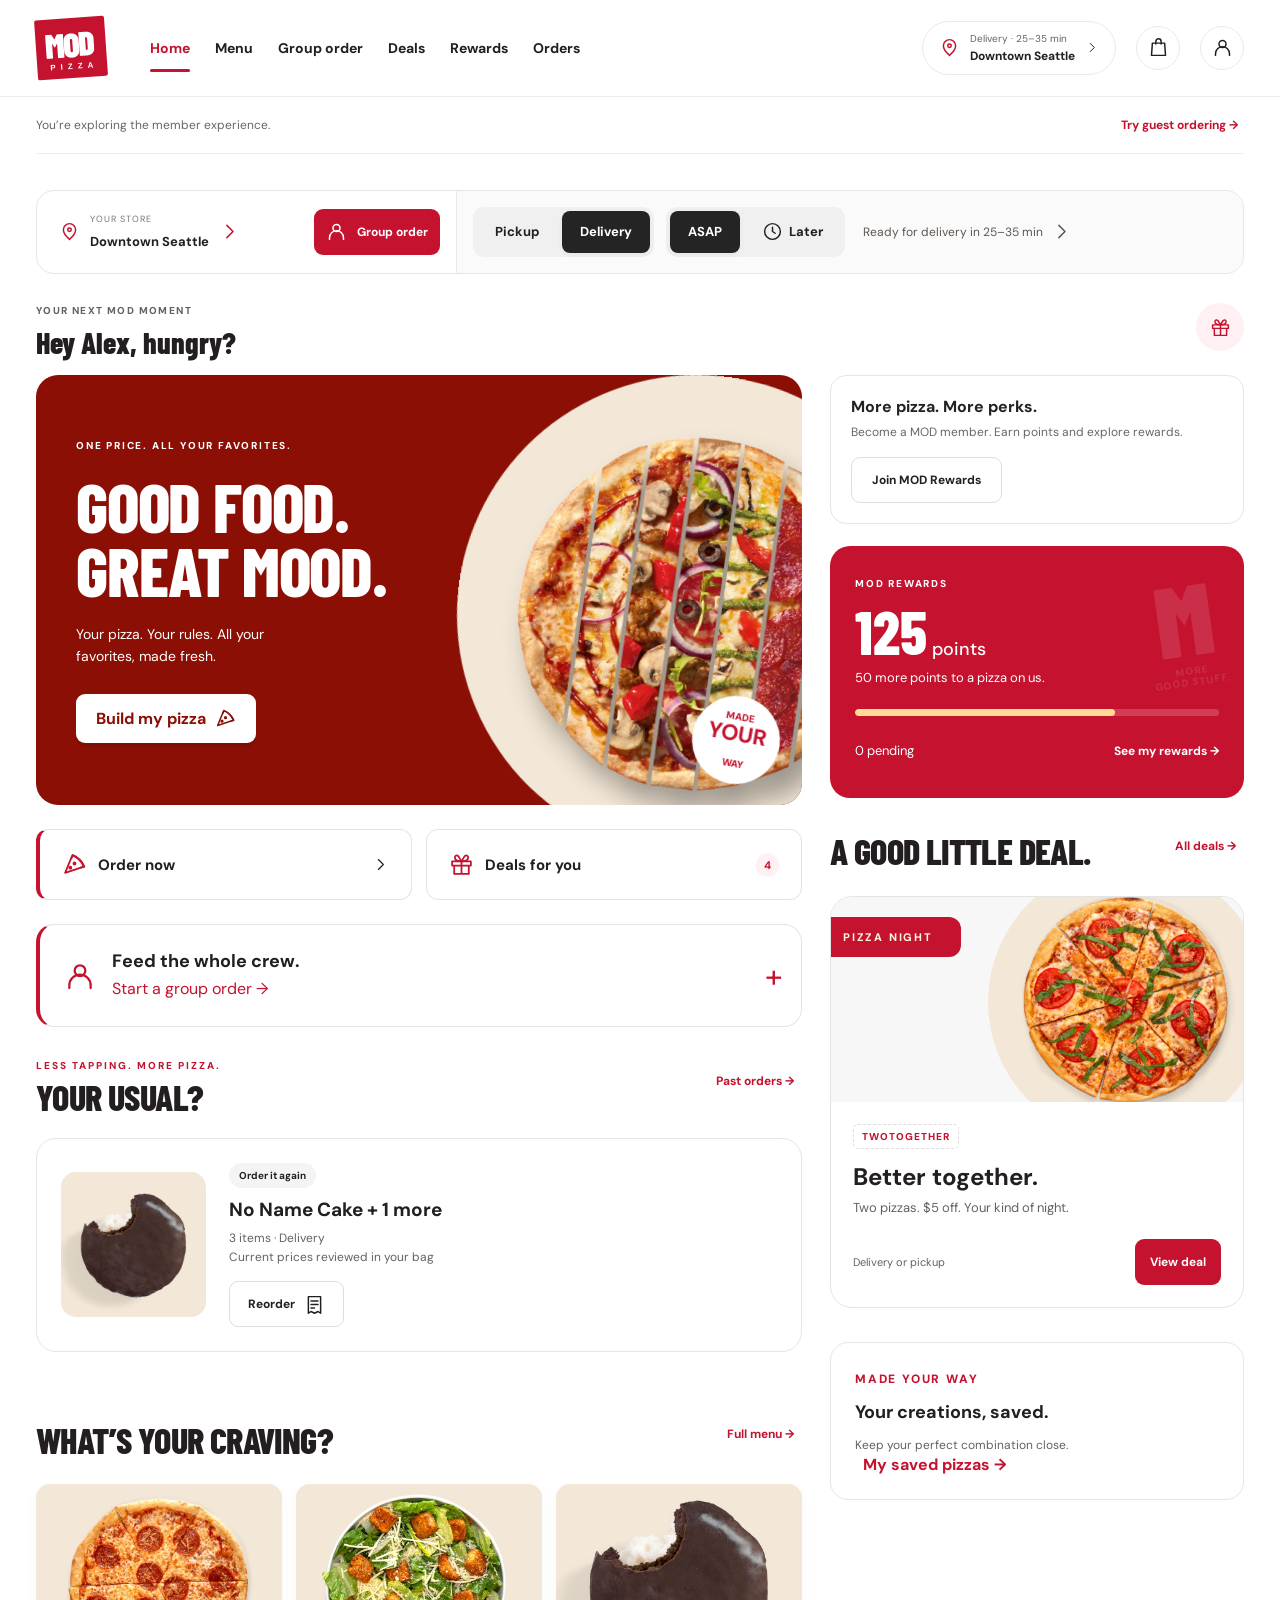
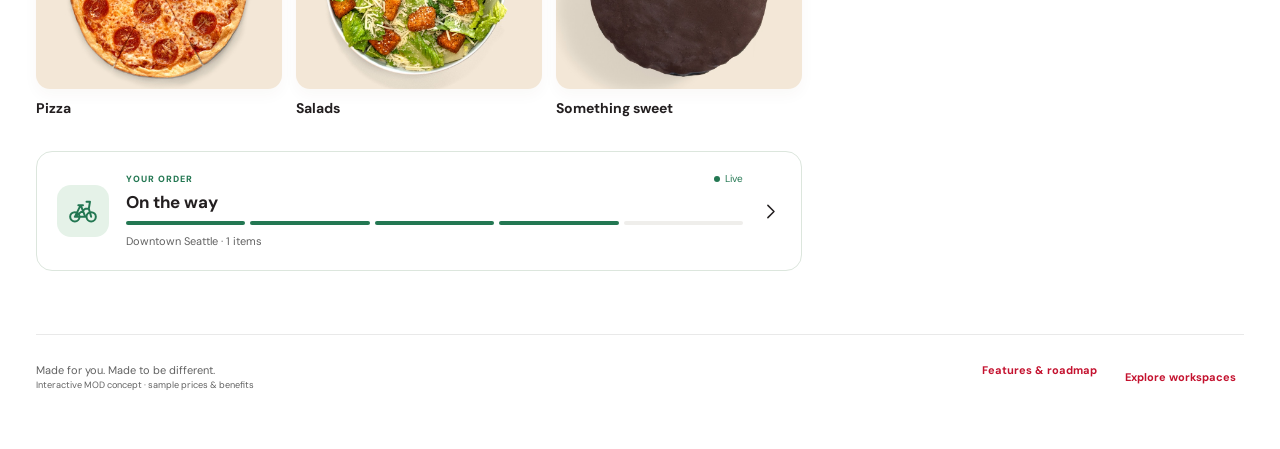
==== commit f16b5b23: "Updates" ====
--- a/index.html
+++ b/index.html
@@ -9,6 +9,8 @@
   <link rel="icon" href="data:image/svg+xml,%3Csvg xmlns='http://www.w3.org/2000/svg' viewBox='0 0 64 64'%3E%3Crect width='64' height='64' rx='12' fill='%23c4122f'/%3E%3Ctext x='32' y='45' text-anchor='middle' font-family='Arial' font-weight='900' font-size='42' fill='white'%3EM%3C/text%3E%3C/svg%3E">
   <link rel="stylesheet" href="styles.css">
   <link rel="stylesheet" href="app-experience.css">
+  <link rel="stylesheet" href="consumer-refresh.css">
+  <link rel="stylesheet" href="white-design.css">
   <script defer src="operations.js"></script>
   <script defer src="experience.js"></script>
   <script defer src="journeys.js"></script>
@@ -20,6 +22,11 @@
   <script defer src="stakeholder.js"></script>
   <script defer src="ordering-ui.js"></script>
   <script defer src="membership.js"></script>
+  <script defer src="hq-authoring.js"></script>
+  <script defer src="consumer-refresh.js"></script>
+  <script defer src="guest-experience.js"></script>
+  <script defer src="half-pizza.js"></script>
+  <script defer src="review-upgrades.js"></script>
   <script defer src="app.js"></script>
 </head>
 <body>
--- a/consumer-refresh.css
+++ b/consumer-refresh.css
@@ -0,0 +1,50 @@
+/* MOD: warm paper, bold red, generous food photography. Existing layouts stay intact. */
+:root{--bg:#faf7f0;--line:#e7ded2;--muted:#655e58;--shadow:0 12px 32px #45241109}
+.customer-view{background:radial-gradient(ellipse at 95% 0,#f1e5d0 0,transparent 48%),var(--bg)}
+.customer-header{background:#fffdf9ed;backdrop-filter:blur(18px);border-bottom-color:#eadfd2}
+.customer-header-inner{min-height:90px}.customer-header .logo-block{box-shadow:4px 4px 0 #ecd7c7;transform:rotate(-4deg)}
+.customer-desktop-nav a{position:relative}.customer-desktop-nav a.active:after{content:'';height:3px;position:absolute;left:0;right:0;bottom:-15px;background:var(--red);border-radius:2px}
+.customer-location{border:1px solid var(--line);border-radius:30px;padding:10px 16px;background:#fff}
+.customer-view .page{padding-top:32px;max-width:1440px}
+.customer-view .btn{border-radius:12px;min-height:46px;box-shadow:0 4px 0 #6a0c0a14;font-weight:700}
+.customer-view .btn:not(.secondary):not(.white){background:var(--red)}
+.customer-view .btn.secondary{background:#fffdf8;border-color:#decfbc;box-shadow:none}
+.customer-view .btn.white{color:var(--darkred);box-shadow:0 4px 0 #430b0520}
+.customer-view .card{border-color:var(--line);box-shadow:0 8px 26px #43281104}
+.home-layout{gap:28px}.home-hero{isolation:isolate;min-height:410px;border-radius:24px;background:linear-gradient(125deg,#8b0f05 0%,#a1150b 60%,#c4122f 100%);padding:40px;box-shadow:0 12px 0 -6px #e2cdb6,0 25px 45px -25px #6d180845}
+.home-hero:before{content:'';position:absolute;inset:12px;border:1px solid #ffd4bd35;border-radius:17px;pointer-events:none;z-index:2}
+.home-hero>div{width:61%;z-index:3}.home-hero h2{font-size:clamp(56px,5.2vw,82px);letter-spacing:-1px;line-height:.95;margin:20px 0;color:#fff8eb;text-shadow:3px 3px 0 #5e0a0440}
+.home-hero p{font-size:14px;line-height:1.6;color:#fff5e8;max-width:230px;margin-bottom:26px}
+.home-hero .eyebrow{color:#ffdfbb;letter-spacing:1.8px;font-size:10px}
+.home-hero img{width:470px;height:470px;right:-148px;top:-6px;transform:rotate(8deg);box-shadow:0 0 0 15px #f3dfc825,0 0 0 35px #f3dfc80d;z-index:1}
+.hero-seal{position:absolute;right:22px;bottom:21px;background:#ffe1a2;color:var(--darkred);border-radius:50%;border:2px dashed #a14425;width:88px;height:88px;display:grid;align-content:center;text-align:center;font-size:10px;line-height:1.1;font-weight:800;transform:rotate(13deg);z-index:4;box-shadow:0 0 0 5px #ffe1a2}.hero-seal b{font-size:22px}
+.home-quick{gap:14px;margin:24px 0 6px}.home-quick a{padding:22px;border-radius:16px;border-color:#e0d3c4;box-shadow:0 4px 0 #e9dfd355;font-size:15px}.home-quick a:first-child{background:#fff5e3}.home-quick a:last-child{background:#fff;border-color:#ecc8cd}
+.group-home-link{background:#fff8ef;border:1px solid #d9bfa7!important;position:relative;overflow:hidden;box-shadow:none!important}.group-home-link:after{content:'+';position:absolute;right:18px;top:50%;transform:translateY(-50%);font-size:32px;color:#a04c3b}.group-home-link>div{padding-right:20px}.group-home-link p{color:#8b0f05}.group-home-link strong{font-size:18px}
+.home-section{margin:34px 0}.home-section .section-head h2{font-size:34px;letter-spacing:-.6px}.home-section .section-head .eyebrow{letter-spacing:2px;font-size:10px}.usual-card{border-radius:20px;background:#fffdf9;padding:24px;box-shadow:0 8px 24px #3d281106}.usual-card img{border-radius:15px}.usual-card .pill{background:#f1e7da}
+.craving-grid img{transition:transform .25s ease;box-shadow:0 6px 15px #5a2d1409}.craving-grid strong{font-size:14px}
+.member-card{background:linear-gradient(125deg,#c4122f,#8b0f05);box-shadow:0 8px 22px #8b0f0515;border-radius:20px;border:1px solid #bd2338}.member-card:after{content:'';position:absolute;inset:10px;border:1px solid #ffffff26;border-radius:13px;pointer-events:none}.member-card h2{font-size:80px}.member-card .member-track{background:#ffffff30}.member-card .member-mark{opacity:.12}
+.membership-invite{background:#f4ead9;border-color:#dec7ab;border-style:dashed;border-width:1px}.membership-invite strong{color:#8b0f05}.membership-invite p{color:#60503f}.member-link{min-height:44px}
+.deal-art{background:#f0dfc8;height:205px}.deal-art:after{content:'';position:absolute;inset:10px;border:1px solid #8b0f0525;border-radius:12px}.deal-art .eyebrow{background:#8b0f05;color:#fff4dc;padding:12px;border-radius:0 12px 12px 0;margin-left:-20px}.deal-copy h3{font-size:24px;line-height:1.2}.deal-code{background:#fff0dd;border:1px dashed #c49b73;color:#8b0f05}.deal-card{border-radius:22px;box-shadow:0 8px 26px #562e0807}
+.menu-title{padding:12px 0 20px;border-bottom:1px solid #e5d8c6}.menu-title h1{font-size:58px;letter-spacing:-1px}.order-launch{border-color:#e0d2c2;box-shadow:0 4px 0 #e9dfd34d}.order-launch-bottom{background:#f5efe5}.order-launch .segmented{background:#e9e0d4}.order-launch .segmented button.selected{background:#8b0f05}.home-launch{box-shadow:none}.home-launch .launch-actions{background:#f5efe5}
+.catalog-section>.section-head{padding:16px 0 12px;border-bottom:1px solid #dfd2c0;margin-bottom:22px}.catalog-section h2{font-size:38px}.product{border-radius:20px;border-color:#e7dcca;background:#fffdf9;box-shadow:0 7px 20px #45240c05;overflow:hidden}.product-image{background:#efe1ca;aspect-ratio:1.35}.product-image img{object-fit:cover;transition:transform .35s ease}.product-image .pill{background:#fffcf2e8;color:#6a3016;font-size:9px;backdrop-filter:blur(4px)}.product-body{padding:20px}.product-body h3{font-size:19px}.product-body p{color:#655e58;font-size:13px;line-height:1.6}.product-bottom{margin-top:8px}.product-bottom strong{font-size:20px;color:#8b0f05}.add-btn{min-height:44px;border-radius:10px;background:#fff0e2;color:#8b0f05;border:1px solid #e7ba9f;padding:10px 15px}.favorite{min-height:38px;min-width:38px;border:1px solid #e7dcca;background:#fffdf9}
+.diet-controls{display:flex;flex-wrap:wrap;gap:8px;margin:20px 0 8px}.diet-chip{display:flex;align-items:center;gap:7px;border:1px solid #ddcfbd;background:#fffdf8;border-radius:30px;padding:10px 16px;min-height:44px;font-size:13px;font-weight:700}.diet-chip.selected{background:#243c2d;color:white;border-color:#243c2d}.diet-dot{height:10px;width:10px;border:2px solid #277447;display:inline-block;border-radius:3px;background:#e5f2df;flex-shrink:0}.diet-dot.meat{border-color:#ab3037;background:#f6d9d9}.diet-label{display:flex;align-items:center;gap:6px;font-size:11px;color:#514c43}.diet-label svg{height:13px;width:13px;color:#277447}.diet-note{font-size:11px;color:#665b4b;line-height:1.5;margin-bottom:14px}.diet-empty{grid-column:1/-1}.diet-empty .btn{margin-top:16px}
+.cart-discovery{margin-top:28px;border-top:1px solid var(--line);padding-top:24px}.cart-discovery h2{font-size:30px}.cart-discovery .eyebrow{font-size:9px}.recommendations{display:grid;grid-template-columns:repeat(3,minmax(0,1fr));gap:12px}.recommendations article{border:1px solid var(--line);border-radius:14px;background:#faf5ec;padding:10px;display:flex;flex-direction:column;gap:12px}.recommendations img{width:100%;aspect-ratio:1.2;object-fit:cover;border-radius:9px}.recommendations h3{font-size:13px;line-height:1.4;margin-bottom:4px}.recommendations span{font-size:12px;color:#8b0f05}.recommendations .btn{padding:8px;font-size:12px;margin-top:auto}.cart-coupon{padding:18px;background:#f9f2e5;border:1px dashed #d2b795;border-radius:14px;margin:22px 0}.cart-coupon h3{font-size:16px}.cart-coupon>.row{align-items:end;gap:8px}.cart-coupon .field{margin:14px 0 10px}.cart-coupon>.row>.btn{margin-bottom:10px;padding:12px}.coupon-suggestions{display:flex;flex-wrap:wrap;gap:8px;margin-top:10px}.coupon-suggestions button{font-size:11px;color:#8b0f05;background:white;border:1px dashed #c49c75;border-radius:6px;padding:9px;min-height:44px}
+.allergen-details{border:1px solid #dfd1bd;border-radius:12px;padding:16px;margin:16px 0;background:#fffaf1}.allergen-details summary{cursor:pointer;font-weight:700;font-size:14px}.allergen-details summary span{font-weight:400;color:#716252;font-size:11px}.allergen-details p{margin:12px 0}.allergen-options{display:flex;flex-wrap:wrap;gap:8px}.allergen-options label{border:1px solid #dfd1bd;background:white;border-radius:8px;padding:10px;font-size:12px;display:flex;align-items:center;gap:7px;min-height:44px}.order-care{padding:14px;background:#fff0dd;border-left:4px solid #8b0f05;border-radius:8px;margin:12px 0;font-size:12px;overflow-wrap:anywhere}
+.wallet-checkout{margin-top:18px;padding:18px;border-radius:14px;background:#f5eee0;border:1px solid #dfcfb8}.wallet-checkout>span{display:flex;align-items:center;gap:8px}.wallet-checkout strong{margin-left:auto}.wallet-checkout p{margin-top:10px}.wallet-checkout .text-btn{min-height:44px}.balance-card.main{background:linear-gradient(135deg,#8b0f05,#c4122f);box-shadow:0 12px 25px #8b0f0518}
+.topping-status{margin-top:24px}.topping-status h3{margin:8px 0}.topping-options{display:grid;gap:8px;margin:16px 0}.topping-options>div{display:grid;grid-template-columns:1fr 110px;gap:8px;padding:12px;border:1px solid var(--line);border-radius:10px}.topping-options label{display:flex;align-items:center;gap:8px;font-size:13px}.topping-options small{color:#655e58;font-size:11px}.topping-options select{padding:8px;border:1px solid #d2c2af;border-radius:8px}.invoice-meta{padding:20px;background:#faf2e3;border-radius:14px;margin-bottom:20px;overflow-wrap:anywhere}.invoice-meta h3{margin:10px 0;font-size:16px}.invoice-meta p{font-size:12px}.invoice-actions{display:flex;gap:10px;flex-wrap:wrap;margin-top:24px}.invoice-actions .btn{font-size:12px}.invoice-actions~p{margin-top:12px}
+.staff-view{background:#f4f2ee}.staff-view .admin-sidebar{background:#fffdf8}.staff-view .staff-console{background:#fffdf8}.staff-view .card,.staff-view .metric{border-color:#e2d9ce;box-shadow:0 5px 20px #291b1004}.staff-view .console-avatar{border-radius:12px;box-shadow:3px 3px 0 #e7ccbb}.staff-view .console-shortcuts{background:#fffaf3;border-bottom-color:#e4d7c7}.staff-view .ops-toolbar{border-top:3px solid #8b0f05}.staff-view .metric strong{letter-spacing:-1px}.staff-view .admin-table thead{background:#f5eee4}
+.customer-view :focus-visible{outline:3px solid #8b0f05;outline-offset:4px}.customer-view button:disabled{opacity:.6}
+@media(hover:hover){.customer-view .btn:hover,.home-quick a:hover{transform:translateY(-2px)}.product:hover .product-image img{transform:scale(1.045)}.craving-grid button:hover img{transform:translateY(-4px)}.group-home-link:hover{background:#f9ebd7}.diet-chip:hover{border-color:#8b0f05}}
+@media(prefers-reduced-motion:no-preference){.customer-view .btn,.home-quick a,.group-home-link{transition:transform .18s ease,background-color .18s ease,box-shadow .18s ease}.home-hero>div{animation:mod-enter .45s ease both}.home-hero img{animation:mod-food .7s ease both}.catalog-section .product,.deal-card{animation:mod-enter .28s ease both}dialog[open]{animation:mod-enter .2s ease both}.member-track i{transition:width .45s ease}.cart-top b{animation:mod-pop .3s ease both}@keyframes mod-enter{from{opacity:.3;transform:translateY(9px)}to{opacity:1;transform:translateY(0)}}@keyframes mod-food{from{opacity:.3;transform:rotate(-2deg) scale(.94)}to{opacity:1;transform:rotate(8deg) scale(1)}}@keyframes mod-pop{50%{transform:scale(1.18)}}}
+@media(max-width:1100px){.home-hero{padding:30px;min-height:360px}.home-hero h2{font-size:58px}.home-hero img{right:-200px}.hero-seal{right:18px;width:72px;height:72px}.home-layout{grid-template-columns:minmax(0,1.5fr) minmax(280px,1fr)}.customer-desktop-nav{gap:15px;margin-left:0}.customer-header-inner{padding-left:24px;padding-right:24px}}
+@media(max-width:767px){.customer-header-inner{padding:12px 16px;min-height:78px}.customer-location{border:0;background:none;padding:4px;gap:6px}.customer-view .page{padding:22px 16px 30px}.home-layout{display:flex;gap:0}.home-hero{min-height:272px;padding:25px 23px;border-radius:20px}.home-hero>div{width:66%}.home-hero h2{font-size:44px;letter-spacing:-.7px;line-height:.96;margin:16px 0}.home-hero p{font-size:11px;max-width:160px;margin-bottom:18px}.home-hero .eyebrow{font-size:8px;letter-spacing:1.2px;max-width:185px}.home-hero img{width:300px;height:300px;right:-153px;top:-3px}.home-hero .btn{font-size:12px;min-height:44px}.hero-seal{width:54px;height:54px;font-size:7px;right:18px;bottom:20px;box-shadow:0 0 0 3px #ffe1a2}.hero-seal b{font-size:16px}.home-hero:before{inset:8px;border-radius:15px}.home-quick{margin:20px 0 6px;gap:10px}.home-quick a{padding:16px 12px;font-size:12px;min-height:56px;border-radius:13px}.group-home-link:after{font-size:26px;right:14px}.home-layout>.home-main>.group-home-link{padding:18px;margin-top:18px}.home-section{margin:28px 0 6px}.home-section .section-head h2{font-size:29px}.home-section .section-head .eyebrow{font-size:9px}.usual-card{padding:16px;gap:15px}.usual-card img{width:100px;height:110px;object-fit:cover}.usual-card .btn{min-height:44px}.craving-grid strong{font-size:12px}.home-side>.home-section{margin-bottom:20px}.menu-title h1{font-size:40px}.menu-title{padding:0 0 16px}.product{border-radius:16px}.product-image{aspect-ratio:1.12}.product-body{padding:13px}.product-body h3{font-size:15px;line-height:1.3}.product-body p{font-size:11px;line-height:1.5}.product-bottom{flex-wrap:wrap;gap:8px}.product-bottom strong{font-size:17px}.add-btn{font-size:11px;min-height:44px;padding:9px 11px}.diet-label{font-size:10px}.diet-chip{font-size:11px;padding:10px 12px}.diet-note{font-size:10px}.catalog-section h2{font-size:31px}.catalog-section>.section-head{margin-bottom:16px;padding-top:10px}.recommendations{grid-template-columns:repeat(3,minmax(0,1fr));gap:8px}.recommendations article{padding:8px}.recommendations h3{font-size:11px}.recommendations .btn{font-size:11px;min-height:44px}.cart-coupon{padding:14px}.cart-coupon input{min-width:0}.cart-coupon .grow{min-width:0}.app-tabs{background:#fffdf8f5;border-top:1px solid #e5d5c2;box-shadow:0 -8px 24px #40200b06}.app-tabs a{font-size:10px;min-height:48px}.app-tabs a.active{background:#f9e8df;border-radius:10px}.customer-view .mobile-cart{background:#8b0f05;border:1px solid #ffffff25;box-shadow:0 6px 18px #8b0f052d}.member-card h2{font-size:58px}.customer-view .page-title h1{font-size:40px}.customer-view .fields-two{grid-template-columns:1fr}.invoice-actions{gap:8px}.invoice-actions .btn{flex:1}.order-launch .launch-time{min-height:44px}.customer-view .quantity button{min-width:36px;min-height:40px}.customer-view .favorite{min-height:34px;min-width:34px}}
+@media(max-width:359px){.home-hero{padding:22px 18px}.home-hero h2{font-size:38px}.home-hero img{right:-173px}.home-hero p{max-width:145px}.hero-seal{right:13px}.recommendations{grid-template-columns:1fr}.recommendations article{display:grid;grid-template-columns:64px 1fr auto;align-items:center}.recommendations img{width:64px}.home-quick a{padding:13px 9px;font-size:11px}.group-home-link p{font-size:13px!important}}
+@media(prefers-reduced-motion:reduce){*,*:before,*:after{animation:none!important;transition:none!important;scroll-behavior:auto!important}}
+@media print{body.printing-invoice #app,body.printing-invoice #toast,body.printing-invoice .skip{display:none!important}body.printing-invoice{padding:0;background:white}body.printing-invoice dialog{position:static;display:block;max-height:none;width:100%;max-width:none;border:0;margin:0;box-shadow:none;overflow:visible}body.printing-invoice .modal-head,body.printing-invoice .invoice-actions,body.printing-invoice #invoice-email-status{display:none}body.printing-invoice .invoice-body{padding:0}body.printing-invoice .summary-row{break-inside:avoid}}
+@media(min-width:768px){.home-launch{display:grid;grid-template-columns:minmax(270px,.8fr) minmax(0,1.5fr);margin-bottom:24px}.home-launch .order-launch-top{padding:16px;gap:12px}.home-launch .launch-group{min-width:0;padding:12px;font-size:12px}.home-launch .launch-group>span{display:none}.home-launch .launch-store strong{font-size:13px}.home-launch .order-launch-bottom{border-top:0;border-left:1px solid var(--line);padding:16px;gap:12px;flex-wrap:wrap}.home-launch .launch-actions{display:none}.home-greeting{margin-bottom:20px}.home-greeting h1{font-size:34px}.home-main{display:flex;flex-direction:column}.home-main>.home-hero{order:-5}.home-main>.home-quick{order:-4}.home-main>.group-home-link{order:-3}.home-main>.live-order-card{order:1}.home-main>.home-section{order:0}.home-side>.membership-invite{padding:20px}.home-side .member-card{margin-top:20px}}
+@media(max-width:767px){.home-hero img{right:-165px}.home-hero h2{font-size:42px}}
+@media(max-width:359px){.home-hero h2{font-size:37px}.home-hero img{right:-185px}}
+.field-error{display:block;min-height:18px;padding:0!important;margin-top:4px;background:transparent!important;font-size:11px;line-height:18px}
+/* Tablet: keep the food hero wide and navigation reachable between phone and desktop. */
+@media(min-width:768px) and (max-width:1100px){.home-layout{grid-template-columns:1fr}.home-hero{min-height:360px;padding:34px}.home-hero>div{width:58%}.home-hero h2{font-size:66px}.home-hero img{width:420px;height:420px;right:-110px;top:-20px}.home-side{display:grid;grid-template-columns:repeat(2,minmax(0,1fr));gap:20px;align-items:start}.home-side>.membership-invite,.home-side>.member-card,.home-side>.home-section,.home-side>.mini-builds{margin:0}.home-launch{grid-template-columns:1fr}.home-launch .order-launch-top{padding:12px 18px}.home-launch .order-launch-bottom{padding:12px 18px;border-left:0;border-top:1px solid var(--line)}}
+@media(min-width:768px) and (max-width:950px){.customer-header-inner{flex-wrap:wrap;gap:14px}.customer-desktop-nav{display:flex;order:5;flex-basis:100%;justify-content:space-between;margin:0;font-size:13px;padding-top:6px}.customer-desktop-nav a.active:after{bottom:-8px}.home-view .home-launch,.home-view .home-greeting{display:none}.home-hero h2{font-size:60px}.home-hero img{right:-140px}.home-hero>div{width:58%}}
--- a/white-design.css
+++ b/white-design.css
@@ -0,0 +1,40 @@
+/* White-led MOD storefront: food and red actions carry the emphasis. */
+:root{--bg:#fff;--line:#e9e9e9;--muted:#626262;--pink:#fff0f3}
+body,.customer-view,.staff-view{background:#fff}.customer-header{background:#fffffffa;border-bottom:1px solid #ededed}.customer-header .logo-block{box-shadow:none}.customer-location{background:white;border-color:#e9e9e9}.customer-view .page{max-width:1440px}.audience-bar{max-width:1368px;margin:0 auto;padding:10px 0;display:flex;align-items:center;justify-content:space-between;gap:12px;border-bottom:1px solid #eee;font-size:12px;color:#666}.audience-bar button{font-size:12px;font-weight:700;color:#c4122f;min-height:36px}.customer-view .btn{box-shadow:none;border-radius:9px}.customer-view .btn.secondary{background:#fff;border-color:#dedede}.home-hero{background:#8b0f05;box-shadow:none;border-radius:22px;min-height:430px}.home-hero:before{display:none}.home-hero h2{font-size:clamp(58px,5.3vw,80px);letter-spacing:-1.2px;text-shadow:none;color:white}.home-hero p,.home-hero .eyebrow{color:#fff}.home-hero img{box-shadow:none}.hero-seal{background:#fff;color:#c4122f;border:1px solid #fff;box-shadow:none;transform:rotate(10deg)}.home-quick a{background:#fff!important;border:1px solid #e2e2e2!important;box-shadow:none;border-radius:12px}.home-quick a:first-child{border-left:4px solid #c4122f!important}.group-home-link{background:#fff!important;border-color:#e4e4e4!important;border-left:4px solid #c4122f!important}.group-home-link:after{color:#c4122f}.group-home-link p{color:#c4122f}.home-section .section-head h2{font-size:36px}.usual-card{background:#fff;border-color:#e5e5e5;box-shadow:none}.usual-card .pill{background:#f4f4f4}.membership-invite{background:#fff;border:1px solid #e5e5e5;border-radius:16px}.membership-invite strong{color:#222}.membership-invite p{color:#666}.member-card{background:#c4122f;box-shadow:none;border:0}.member-card:after{display:none}.deal-card{box-shadow:none;border-color:#e4e4e4}.deal-art{background:#f7f7f7}.deal-art:after{display:none}.deal-art .eyebrow{background:#c4122f}.deal-code{background:white;border-color:#ddd;color:#c4122f}.order-launch{border-color:#e5e5e5;box-shadow:none}.order-launch-bottom,.home-launch .launch-actions{background:#fafafa}.order-launch .segmented{background:#f0f0f0}.order-launch .segmented button.selected{background:#242424}.product{background:white;border-color:#e7e7e7;box-shadow:none;border-radius:14px}.product-image{background:#fafafa}.product-body h3{color:#202020}.product-image .pill{background:#fff;color:#626262}.product-bottom strong{color:#222}.add-btn{background:#c4122f;color:white;border-color:#c4122f}.diet-chip{background:#fff;border-color:#e5e5e5}.diet-chip.selected{background:#242424;border-color:#242424}.diet-note{color:#666}.catalog-section>.section-head,.menu-title{border-color:#ededed}.cart-coupon{background:#fff;border-color:#ccc}.recommendations article{background:white;border-color:#e5e5e5}.allergen-details,.wallet-checkout,.invoice-meta{background:#fafafa;border-color:#e5e5e5}.allergen-options label{border-color:#ddd}.order-care{background:#fff4f5;border-left-color:#c4122f}.cart-coupon .coupon-suggestions button{border-color:#d2d2d2;color:#c4122f}.customer-view .card{box-shadow:none;border-color:#e6e6e6}.notice{background:#f7f7f7}.app-tabs{background:#fff!important;border-top-color:#e9e9e9!important;box-shadow:none}.app-tabs a.active{background:#fff0f3}.staff-view .admin-sidebar,.staff-view .staff-console,.staff-view .console-shortcuts{background:white}.staff-view .ops-toolbar,.staff-view .card,.staff-view .metric{border-color:#e7e7e7;box-shadow:none}.staff-view .admin-table thead{background:#f7f7f7}.staff-view .console-avatar{box-shadow:none}.guest-welcome{max-width:840px;padding:48px 0}.guest-welcome h1{font-size:64px;margin:16px 0 22px}.guest-welcome p{max-width:560px;color:#666;margin-bottom:26px}.guest-shortcuts{display:grid;grid-template-columns:repeat(2,minmax(0,1fr));gap:16px}.guest-shortcuts a{font-weight:700}.guest-membership{font-size:12px;color:#666;display:flex;align-items:center;justify-content:space-between;gap:12px;padding:16px 0;margin-bottom:16px}.guest-membership button{font-size:12px}.guest-benefit h2{margin:14px 0;font-size:36px}.guest-benefit p{font-size:13px;color:#666;margin-bottom:20px}.guest-view .sidebar .reward-mini,.guest-view .home-greeting .round-member,.guest-view .mini-builds,.guest-view .save-build-option{display:none}.audience-options{display:grid;gap:14px;margin:24px 0}.audience-options button{display:grid;gap:9px;text-align:left;padding:22px;border:1px solid #dedede;border-radius:14px;min-height:100px}.audience-options button:hover{border-color:#c4122f;background:#fff7f8}.audience-options strong{font-size:17px}.audience-options span{font-size:13px;color:#666}
+@media(min-width:1101px){.home-layout{grid-template-columns:minmax(0,1.85fr) minmax(320px,1fr)}.home-hero>div{width:62%}.home-hero img{right:-135px;top:0;width:480px;height:480px}.home-greeting{margin-bottom:18px}.home-greeting h1{font-size:30px}.home-section{margin-top:32px}}
+@media(max-width:1440px){.audience-bar{margin-left:36px;margin-right:36px}}
+@media(max-width:1100px){.home-hero h2{font-size:64px}.home-hero{min-height:360px}}
+@media(max-width:767px){.audience-bar{margin:0 16px;padding:5px 0;font-size:10px}.audience-bar span{max-width:190px;line-height:1.4}.audience-bar button{font-size:11px;white-space:nowrap;min-height:40px}.customer-view .page{padding-top:18px}.home-hero{min-height:270px;border-radius:16px;padding:24px 21px}.home-hero h2{font-size:42px;margin:16px 0}.home-hero img{width:300px;height:300px;right:-165px}.home-hero>div{width:65%}.home-section .section-head h2{font-size:29px}.home-quick{margin-top:16px}.group-home-link{border-radius:12px}.guest-welcome{padding:24px 0}.guest-welcome h1{font-size:42px}.guest-shortcuts{grid-template-columns:1fr}.guest-membership{align-items:start;flex-direction:column;gap:3px}.guest-view .home-side>.guest-benefit{order:2;margin-top:24px}.guest-view .home-side>.guest-membership{order:2;margin-top:20px}.customer-view .footer{border-color:#eee}.customer-view .mobile-cart{background:#c4122f}}
+@media(max-width:359px){.home-hero h2{font-size:36px}.home-hero img{right:-185px}.audience-bar span{max-width:150px}}
+/* Reduce the distance from Menu entry to food without hiding order controls. */
+.menu-view .menu-title{padding:0 0 12px;margin-bottom:16px}.menu-view .menu-title h1{font-size:46px}.menu-view .order-launch{margin-bottom:18px}.menu-view .catalog-section>.section-head{margin-bottom:16px}.menu-view .menu-tools{position:sticky;top:90px;z-index:14;background:#fff;padding:10px 0}.menu-view .order-launch:not(.is-scheduled) .launch-time{display:none}.menu-view .menu-title .eyebrow{display:none}.menu-view .menu-search-row{margin-top:8px}.menu-view .diet-controls{margin-top:12px}
+@media(max-width:767px){.menu-view .menu-title{display:flex;align-items:center;justify-content:space-between;gap:8px;margin:0 0 10px;padding-bottom:10px}.menu-view .menu-title h1{font-size:32px}.menu-view .menu-title .text-btn{font-size:11px}.menu-view .order-launch-top{padding:10px 12px}.menu-view .order-launch-bottom{padding:8px 10px}.menu-view .menu-tools{top:78px;padding:8px 0}.menu-view .order-launch{margin-bottom:16px}.menu-view .diet-note{margin-bottom:6px}.menu-view .catalog-section>.section-head{padding-top:4px}}
+
+/* Review enhancements: white surfaces, accessible controls and mobile sheets. */
+#pizza-lab{display:grid;justify-items:center;padding:16px;background:#fff;border:1px solid var(--line);border-radius:20px;margin:16px 0}
+#pizza-lab svg{width:180px;max-width:100%}
+#pizza-lab p{font-weight:800;margin:8px}
+.portion-picks{display:grid;grid-template-columns:repeat(2,minmax(0,1fr));gap:10px;margin-top:16px}
+.portion-picks label{display:flex;flex-direction:column;gap:6px;font-size:13px}
+.portion-picks [hidden]{display:none}
+.review-analytics{margin:20px 0}.review-analytics svg{width:100%;max-height:230px}
+.analytics-values{display:grid;grid-template-columns:repeat(auto-fit,minmax(130px,1fr));gap:12px;margin:16px 0}
+.analytics-values span{display:grid;font-size:13px;gap:6px}
+.age-warning{background:#fff1d2;color:#724400}
+[data-tip-percent][aria-pressed=true]{background:#c4122f;color:#fff}
+@media(max-width:600px){#modal{position:fixed;inset:auto 0 0;margin:0;width:100%;max-width:100%;max-height:92dvh;border-radius:24px 24px 0 0;padding-bottom:env(safe-area-inset-bottom)}#modal .modal-head{touch-action:pan-x}#modal .modal-head:before{content:"";position:absolute;top:7px;left:calc(50% - 20px);width:40px;height:4px;background:#ccc;border-radius:4px}}
+
+.half-builder{margin:22px 0;padding-top:18px;border-top:1px solid var(--line)}
+.half-builder>.custom-options{margin:14px 0}
+.half-panels{display:grid;grid-template-columns:repeat(2,minmax(0,1fr));gap:14px}
+.half-panel{border:1px solid var(--line);border-radius:16px;padding:14px;min-width:0}
+.half-panel summary{font-weight:800;color:#c4122f;cursor:pointer}
+.half-toppings>div{padding:9px 0;border-bottom:1px solid var(--line);display:grid;gap:6px}
+.half-toppings label{font-size:13px;display:flex;align-items:center;gap:6px}
+.half-toppings select{width:100%;min-width:0;padding:8px;border:1px solid var(--line);border-radius:8px;background:white}
+.half-preview{display:grid;justify-items:center;text-align:center;gap:10px;padding:16px}
+.half-preview svg{width:180px;max-width:100%}
+.half-panels[hidden],[data-whole-only][hidden],.portion-picks[hidden],#pizza-lab[hidden]{display:none!important}
+@media(max-width:600px){.half-panels{grid-template-columns:1fr}.half-panel{padding:12px}.half-toppings{display:grid;grid-template-columns:repeat(2,minmax(0,1fr));gap:0 12px}}
+.half-builder{display:flex;flex-direction:column;gap:10px}.half-builder>.half-preview{order:1}.half-builder>.half-panels{order:2}.half-preview:empty{display:none}.half-panel select{max-width:100%}
+.half-jumps{order:1;display:flex;gap:10px;flex-wrap:wrap}.half-jumps[hidden]{display:none}.half-panel{scroll-margin-top:100px}
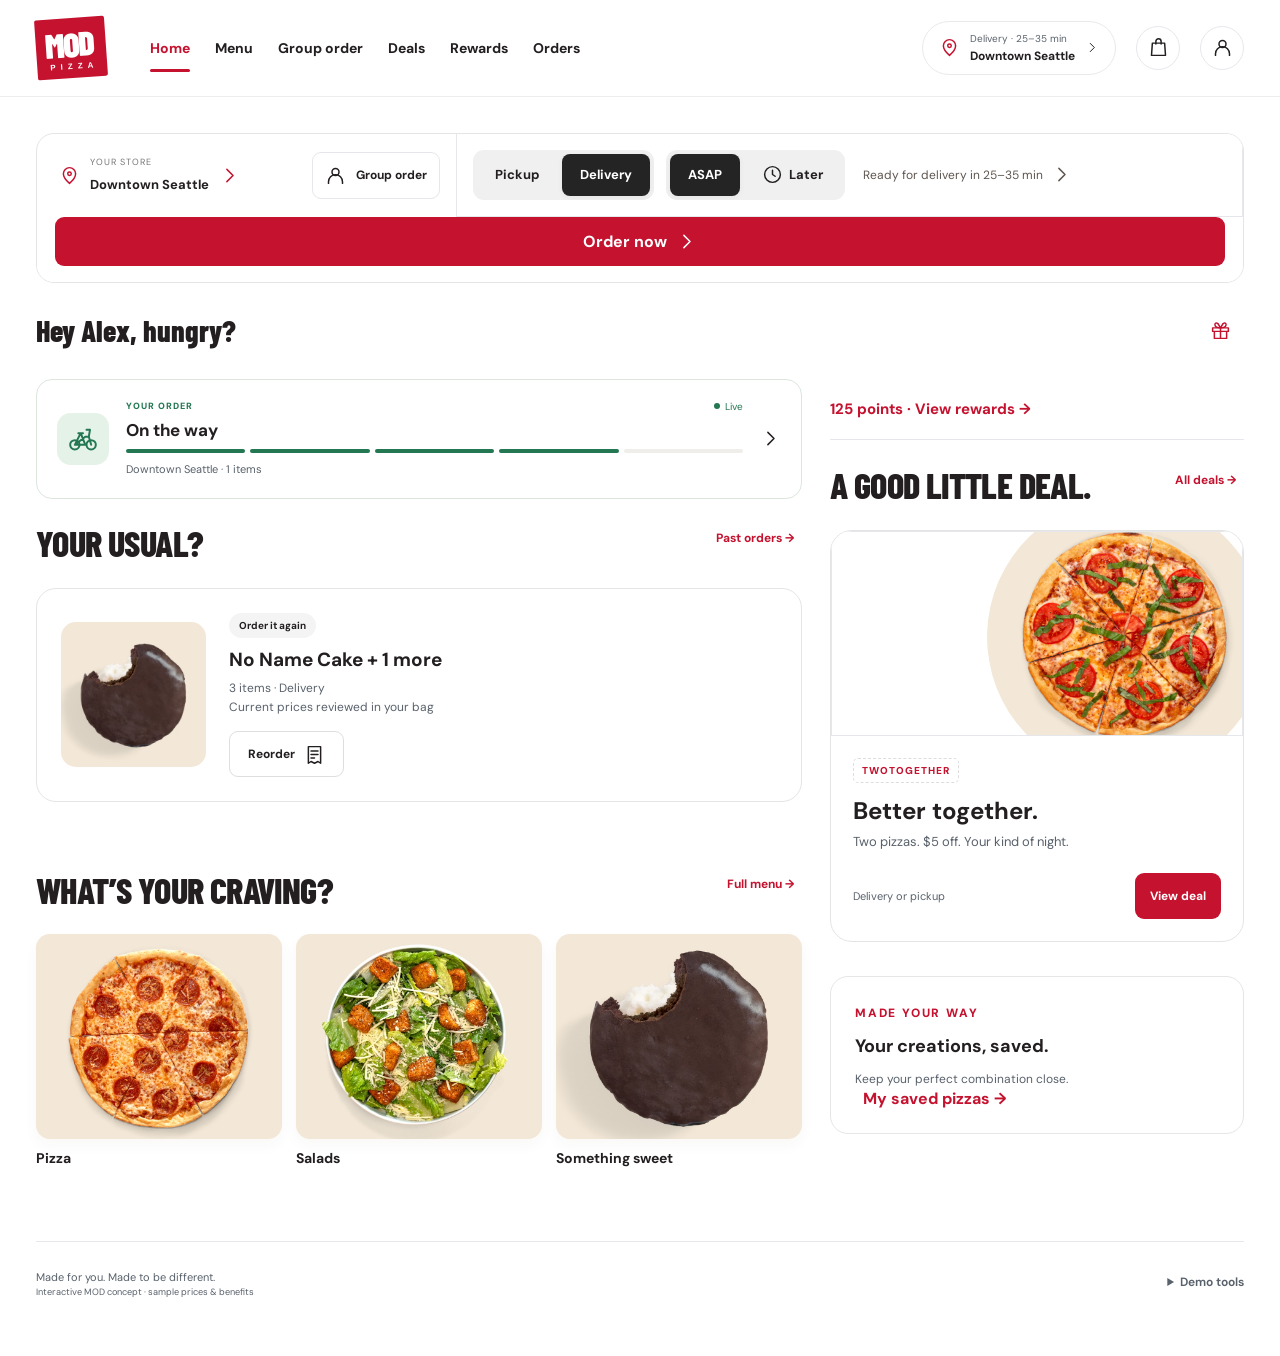
==== commit b04bb331: "Tushar-Changes" ====
--- a/index.html
+++ b/index.html
@@ -3,31 +3,32 @@
 <head>
   <meta charset="UTF-8">
   <meta name="viewport" content="width=device-width, initial-scale=1, viewport-fit=cover">
-  <meta name="theme-color" content="#c4122f">
+  <meta name="theme-color" content="#ffffff">
   <meta name="description" content="MOD Pizza interactive ordering prototype. Build your pizza, explore rewards, and follow a simulated delivery.">
   <title>MOD Pizza · Made for you</title>
   <link rel="icon" href="data:image/svg+xml,%3Csvg xmlns='http://www.w3.org/2000/svg' viewBox='0 0 64 64'%3E%3Crect width='64' height='64' rx='12' fill='%23c4122f'/%3E%3Ctext x='32' y='45' text-anchor='middle' font-family='Arial' font-weight='900' font-size='42' fill='white'%3EM%3C/text%3E%3C/svg%3E">
-  <link rel="stylesheet" href="styles.css">
-  <link rel="stylesheet" href="app-experience.css">
-  <link rel="stylesheet" href="consumer-refresh.css">
-  <link rel="stylesheet" href="white-design.css">
-  <script defer src="operations.js"></script>
-  <script defer src="experience.js"></script>
-  <script defer src="journeys.js"></script>
-  <script defer src="workspaces.js"></script>
-  <script defer src="catalog.js"></script>
-  <script defer src="loyalty.js"></script>
-  <script defer src="groups.js"></script>
-  <script defer src="discovery.js"></script>
-  <script defer src="stakeholder.js"></script>
-  <script defer src="ordering-ui.js"></script>
-  <script defer src="membership.js"></script>
-  <script defer src="hq-authoring.js"></script>
-  <script defer src="consumer-refresh.js"></script>
-  <script defer src="guest-experience.js"></script>
-  <script defer src="half-pizza.js"></script>
-  <script defer src="review-upgrades.js"></script>
-  <script defer src="app.js"></script>
+  <link rel="stylesheet" href="styles.css?v=20261112f">
+  <link rel="stylesheet" href="app-experience.css?v=20261112f">
+  <link rel="stylesheet" href="consumer-refresh.css?v=20261112f">
+  <link rel="stylesheet" href="white-design.css?v=20261112f">
+  <script defer src="operations.js?v=20261112f"></script>
+  <script defer src="experience.js?v=20261112f"></script>
+  <script defer src="journeys.js?v=20261112f"></script>
+  <script defer src="workspaces.js?v=20261112f"></script>
+  <script defer src="catalog.js?v=20261112f"></script>
+  <script defer src="loyalty.js?v=20261112f"></script>
+  <script defer src="groups.js?v=20261112f"></script>
+  <script defer src="discovery.js?v=20261112f"></script>
+  <script defer src="stakeholder.js?v=20261112f"></script>
+  <script defer src="ordering-ui.js?v=20261112f"></script>
+  <script defer src="membership.js?v=20261112f"></script>
+  <script defer src="hq-authoring.js?v=20261112f"></script>
+  <script defer src="consumer-refresh.js?v=20261112f"></script>
+  <script defer src="guest-experience.js?v=20261112f"></script>
+  <script defer src="half-pizza.js?v=20261112f"></script>
+  <script defer src="review-upgrades.js?v=20261112f"></script>
+  <script defer src="customizer-cards.js?v=20261112f"></script>
+  <script defer src="app.js?v=20261112f"></script>
 </head>
 <body>
   <a class="skip" href="#main">Skip to content</a>
--- a/white-design.css
+++ b/white-design.css
@@ -38,3 +38,125 @@
 @media(max-width:600px){.half-panels{grid-template-columns:1fr}.half-panel{padding:12px}.half-toppings{display:grid;grid-template-columns:repeat(2,minmax(0,1fr));gap:0 12px}}
 .half-builder{display:flex;flex-direction:column;gap:10px}.half-builder>.half-preview{order:1}.half-builder>.half-panels{order:2}.half-preview:empty{display:none}.half-panel select{max-width:100%}
 .half-jumps{order:1;display:flex;gap:10px;flex-wrap:wrap}.half-jumps[hidden]{display:none}.half-panel{scroll-margin-top:100px}
+
+/* November 12 simplification: white surfaces across customer, store and HQ. */
+:root{--bg:#fff;--pink:#fff;--line:#e5e7eb;--muted:#59616b}
+html,body,#app,main,.page,.admin-main,.admin-shell,.store-shell,dialog{background:#fff}
+.home-hero,.hero,.member-card,.balance-card.main,.group-hero,.deal-art,.campaign-card,.reward-mini,.guest-benefit,.manager-heading,.queue-column,.assigned-store,.order-launch-bottom,.home-launch .launch-actions,.notice,.wallet-checkout,.allergen-details,.invoice-meta,.order-care{background:#fff!important;color:var(--ink);border:1px solid var(--line);box-shadow:none}
+.member-card p,.member-card small,.member-card .eyebrow,.member-card h2,.member-card strong,.member-card a,.balance-card.main p,.balance-card.main .eyebrow,.balance-card.main .balance,.deal-art,.deal-art strong{color:var(--ink)}
+.member-card .text-btn,.member-card button,.home-reward-summary a{color:var(--red)}
+.member-track{background:#eee}.member-track i{background:var(--red)}
+.member-art,.member-card:after,.deal-art:after{display:none}
+.home-hero h2,.hero h1,.home-hero p,.home-hero .eyebrow{color:var(--ink)}
+.staff-view .admin-sidebar,.staff-view .staff-console,.staff-view .console-shortcuts,.staff-view .admin-table thead,.staff-view .admin-table th{background:#fff;color:var(--ink)}
+.staff-view .admin-sidebar a,.staff-view .admin-sidebar summary,.staff-view .assigned-store strong{color:var(--ink)}
+.staff-view .admin-sidebar a.active{color:var(--red);background:#fff;border-left:3px solid var(--red)}
+.home-reward-summary{padding:20px 0;border-bottom:1px solid var(--line);font-size:15px;font-weight:700}
+.home-main>.home-section:first-of-type{margin-top:0}.home-side>.home-section{margin-top:24px}
+.home-greeting .eyebrow{display:none}.home-greeting h1{margin:0}.home-greeting{margin:24px 0}
+.home-launch .launch-group{background:#fff;color:var(--ink);border:1px solid var(--line)}
+.home-launch .launch-actions{border:0;padding:0 18px 16px}.home-launch .launch-actions .btn{max-width:100%}
+.home-launch{margin-bottom:24px}.home-section .eyebrow{display:none}
+.menu-filters{margin:12px 0 18px;border-bottom:1px solid var(--line);padding-bottom:10px}
+summary{cursor:pointer;min-height:44px;padding:12px 0;font-weight:650;font-size:14px}
+summary span,summary small{color:var(--muted);font-size:12px;font-weight:400;margin-left:8px}
+.menu-filters .diet-controls{margin-top:4px}.menu-filters .diet-note{font-size:12px;line-height:1.5}
+.product-image .pill{display:none}.product{box-shadow:none}.product-body .product-bottom strong{color:var(--ink)}
+.cart-discovery{border-top:1px solid var(--line);margin:18px 0 0;padding:8px 0}
+.cart-discovery .section-head{display:none}.cart-discovery .recommendations{grid-template-columns:1fr}
+.cart-coupon{padding:8px 0;border:0;border-bottom:1px solid var(--line);border-radius:0;margin-bottom:18px}
+.cart-coupon>.row{margin-top:12px}.cart-line p{line-height:1.6;max-width:48ch}
+.pizza-preview{margin-top:12px;border-bottom:1px solid var(--line)}
+#pizza-lab{display:flex;align-items:center;flex-wrap:wrap;gap:12px;border:0;padding:8px;margin:0}
+#pizza-lab svg{width:76px}#pizza-lab small{flex-basis:100%;color:var(--muted);line-height:1.5}
+#custom-form .custom-photo{width:84px;height:84px}#custom-form .custom-section{margin-top:18px}
+#custom-form details.custom-section{border-top:1px solid var(--line)}
+#custom-form .save-build-option{margin-top:12px}#custom-form .notice{font-size:12px;line-height:1.6}
+.demo-tools{position:relative}.demo-tools>summary{color:var(--muted);font-size:12px}.demo-tools>.row{padding:12px 0;gap:16px}
+.audience-bar{display:none}.guest-view .audience-bar{display:flex}
+@media(max-width:767px){
+ .customer-view .home-launch{display:block;margin-bottom:20px}
+ .customer-view .home-greeting{display:flex;margin:20px 0}.home-greeting h1{font-size:28px}.home-greeting .round-member{display:none}
+ .home-launch .order-launch-top{padding:12px}.home-launch .order-launch-bottom{padding:10px 12px;border:0}
+ .home-launch .launch-actions{padding:0 12px 12px}.home-launch .launch-time{display:none}
+ .home-layout>.home-main>.live-order-card{order:-1;margin-top:0}
+ .home-layout>.home-main>.home-section{order:0;margin-top:22px}
+ .home-layout>.home-main>.home-section:first-of-type{margin-top:0}
+ .home-section .section-head h2{font-size:26px}.usual-card{padding:16px}.usual-card img{width:90px;height:90px}
+ .home-side{margin-top:16px}.home-reward-summary{padding:16px 0}
+ .customer-view .page{padding-top:16px}.customer-view .footer{align-items:flex-start;gap:18px}
+ .demo-tools>.row{flex-direction:column;align-items:flex-start}.demo-tools summary{white-space:nowrap}
+ .menu-view .menu-tools{top:78px}.custom-options label{min-height:44px}
+}
+.customer-view .home-launch .launch-group{background:#fff;color:var(--ink);border:1px solid var(--line)}
+.customer-view .home-launch .launch-actions{display:block;grid-column:1/-1;background:#fff}
+.customer-view .home-section .section-head .eyebrow{display:none}
+.customer-view .home-main>.live-order-card{order:-1}
+.customer-view .member-card,.customer-view .balance-card.main{background:#fff;color:var(--ink)}
+.customer-view .member-card h2,.customer-view .member-card p,.customer-view .member-card .eyebrow{color:var(--ink)}
+
+.customer-view .home-launch .launch-group{background:#fff!important;color:var(--ink)!important}
+/* Ingredient cards inspired by the supplied mobile product detail reference. */
+#modal.ingredient-dialog{background:#fff;width:min(680px,calc(100% - 32px));border-radius:24px}
+.ingredient-dialog .modal-head{padding:20px 24px;background:#fff}.ingredient-dialog .modal-head h2{font-family:inherit;text-transform:none;font-size:24px;letter-spacing:0}
+.ingredient-dialog .modal-body{background:#fff;padding:24px}.ingredient-dialog .custom-photo{display:none}
+.ingredient-dialog .modal-body>.row{padding-bottom:16px;border-bottom:1px solid var(--line)}
+.ingredient-dialog .pizza-preview,.ingredient-dialog .save-build-option{margin-top:24px}
+.ingredient-dialog .custom-section{border:0!important;margin-top:28px!important}
+.ingredient-dialog .custom-section>summary,.ingredient-dialog .custom-section>h3{font-family:inherit;font-size:22px;font-weight:750;list-style:none;margin-bottom:14px;padding:0}
+.ingredient-dialog .custom-section>summary::-webkit-details-marker{display:none}
+.ingredient-dialog .custom-section>summary:after{content:'Edit';float:right;color:var(--red);font-size:13px;font-weight:500}
+.ingredient-dialog .ingredient-list{display:grid;grid-template-columns:1fr;gap:12px}
+.ingredient-dialog .ingredient-list>label{display:flex;gap:18px;min-height:88px;padding:22px;border:1px solid #dedee3;border-radius:18px;background:#fff;color:var(--ink);font-size:17px}
+.ingredient-dialog .ingredient-list>label:has(input:checked){border:2px solid var(--red);padding:21px;background:#fff}
+.ingredient-dialog .ingredient-list input{width:24px;height:24px;flex-shrink:0;accent-color:var(--red)}
+.ingredient-copy{display:grid;gap:7px}.ingredient-copy strong{font-size:17px;font-weight:600}.ingredient-copy small{font-size:13px;color:var(--muted)}
+.ingredient-list>label:has(+.ingredient-portion:not([hidden])){border-radius:18px 18px 0 0;border-bottom:0;padding-bottom:16px}
+.ingredient-portion{margin-top:-12px;border:2px solid var(--red);border-top:0;padding:0 20px 20px;border-radius:0 0 18px 18px}
+.ingredient-portion[hidden]{display:none}.native-portion{position:absolute;width:1px;height:1px;opacity:0;pointer-events:none}
+.portion-segments{display:flex;border:1px solid #dedee3;border-radius:10px;overflow:hidden}
+.portion-segments button{flex:1;min-height:46px;font-size:15px;color:var(--ink);background:#fff;border-right:1px solid #dedee3}
+.portion-segments button:last-child{border:0}.portion-segments button[aria-pressed=true]{background:var(--red);color:white;font-weight:700}
+.ingredient-dialog .modal-foot{background:#fff;padding:16px 24px 24px;box-shadow:0 -4px 20px #00000006}
+.builder-quantity{display:flex;align-items:center;gap:12px;margin-bottom:18px}.builder-quantity>span{margin-right:auto;font-size:14px;color:var(--muted)}
+.builder-quantity label{font-weight:600}.builder-quantity button{width:42px;height:42px;border-radius:50%;background:#404047;color:#fff;font-size:24px}.builder-quantity button:disabled{opacity:.4}
+.builder-quantity input{width:38px;border:0;text-align:center;font-size:18px;font-weight:700;appearance:textfield;-moz-appearance:textfield}.builder-quantity input::-webkit-inner-spin-button{appearance:none}
+.ingredient-dialog #custom-add{min-height:58px;border-radius:14px;font-size:18px;font-weight:750;text-transform:uppercase}
+@media(max-width:600px){#modal.ingredient-dialog{inset:0;margin:0;width:100%;max-width:100%;height:100dvh;max-height:100dvh;border-radius:0}.ingredient-dialog .modal-head:before{display:none}.ingredient-dialog .modal-head h2{font-size:22px}.ingredient-dialog .modal-body{padding:20px 16px}.ingredient-dialog .modal-foot{padding:14px 16px calc(16px + env(safe-area-inset-bottom))}.ingredient-dialog .ingredient-list>label{min-height:84px;padding:20px}.ingredient-dialog .ingredient-list>label:has(input:checked){padding:19px}}
+
+/* Figma Product details: compact horizontal choices and inline checkout. */
+#modal.ingredient-dialog{width:min(560px,calc(100% - 32px))}
+.ingredient-dialog .modal-head{padding:14px 18px}.ingredient-dialog .modal-head h2{font-size:20px}
+.ingredient-dialog .modal-body{padding:18px}.ingredient-dialog .modal-body>.row{gap:12px;padding-bottom:14px}
+.ingredient-dialog .custom-photo{display:block!important;width:72px!important;height:72px!important;border-radius:12px;object-fit:cover}
+.ingredient-dialog .modal-body>.row h3{font-size:17px}.ingredient-dialog .modal-body>.row p{font-size:12px;margin-top:5px!important}
+.ingredient-dialog .custom-section{margin-top:20px!important}
+.ingredient-dialog .custom-section>summary,.ingredient-dialog .custom-section>h3{font-size:15px;margin-bottom:10px;min-height:0;line-height:1.4}
+.ingredient-dialog .custom-section>summary:after{content:''}
+.ingredient-dialog .ingredient-list{gap:8px}
+.ingredient-dialog .ingredient-list[data-option-kind=size]{grid-template-columns:repeat(3,minmax(0,1fr))}
+.ingredient-dialog .ingredient-list[data-option-kind=crust]{grid-template-columns:repeat(2,minmax(0,1fr))}
+.ingredient-dialog .ingredient-list[data-option-kind=sauce]{grid-template-columns:repeat(2,minmax(0,1fr))}
+.ingredient-dialog .ingredient-list>label{min-height:48px;padding:12px;border-radius:12px;gap:10px;font-size:13px}
+.ingredient-dialog .ingredient-list>label:has(input:checked){padding:11px}
+.ingredient-dialog .ingredient-list input{width:18px;height:18px}
+.ingredient-dialog .ingredient-copy{gap:4px;min-width:0}.ingredient-dialog .ingredient-copy strong{font-size:13px;line-height:1.35}.ingredient-dialog .ingredient-copy small{font-size:11px;line-height:1.4}
+.ingredient-dialog .ingredient-list[data-option-kind=size]>label{position:relative;min-height:80px;justify-content:center;text-align:center;padding:14px 8px}
+.ingredient-dialog .ingredient-list[data-option-kind=size]>label:has(input:checked){padding:13px 7px}
+.ingredient-dialog .ingredient-list[data-option-kind=size] input{position:absolute;top:5px;right:5px;width:13px;height:13px}
+.ingredient-dialog .ingredient-list[data-option-kind=size] strong{font-size:15px}.ingredient-dialog [data-size-price]{font-weight:700;color:var(--ink)}
+.ingredient-dialog .ingredient-list[data-option-kind=crust]>label{min-height:64px;align-items:flex-start}
+.ingredient-dialog .ingredient-list[data-option-kind=sauce]>label{min-height:48px}
+.ingredient-dialog .ingredient-list[data-option-kind=sauce] small{display:none}
+.ingredient-dialog .ingredient-list[data-option-kind=topping]>label{min-height:54px}
+.ingredient-dialog .ingredient-list>label:has(+.ingredient-portion:not([hidden])){border-bottom:0;border-radius:12px 12px 0 0;padding-bottom:8px}
+.ingredient-dialog .ingredient-portion{margin-top:-8px;padding:0 12px 12px;border-radius:0 0 12px 12px}
+.ingredient-dialog .portion-segments{border-radius:8px}.ingredient-dialog .portion-segments button{min-height:36px;font-size:12px}
+.ingredient-dialog .modal-foot{display:flex;align-items:center;gap:12px;padding:12px 18px;background:white}
+.ingredient-dialog .builder-quantity{margin:0;gap:6px;flex-shrink:0}.ingredient-dialog .builder-quantity>span,.ingredient-dialog .builder-quantity>label{display:none}
+.ingredient-dialog .builder-quantity button{width:32px;height:36px;font-size:20px;border-radius:8px;background:#f5f5f5;color:var(--ink)}
+.ingredient-dialog .builder-quantity input{width:24px;font-size:14px}
+.ingredient-dialog #custom-add{min-height:44px;flex:1;width:auto;font-size:13px;border-radius:10px;padding:12px 10px;white-space:nowrap}
+@media(max-width:600px){#modal.ingredient-dialog{width:100%;max-width:100%;border-radius:0}.ingredient-dialog .modal-body{padding:16px}.ingredient-dialog .modal-foot{padding:10px 16px calc(10px + env(safe-area-inset-bottom))}.ingredient-dialog .ingredient-list>label{padding:12px}.ingredient-dialog .ingredient-list>label:has(input:checked){padding:11px}}
+
+.ingredient-control-label{display:block;font-size:10px;font-weight:600;color:var(--muted);text-transform:uppercase;letter-spacing:.5px;margin:8px 0 6px}.ingredient-dialog .placement-segments{margin-bottom:8px}.ingredient-dialog .ingredient-list[data-option-kind=sauce]>.ingredient-portion{grid-column:1/-1}.ingredient-dialog .ingredient-list[data-option-kind=sauce] small{display:block}.ingredient-dialog .ingredient-list[data-option-kind=sauce]>label:has(input:checked){grid-column:1/-1}
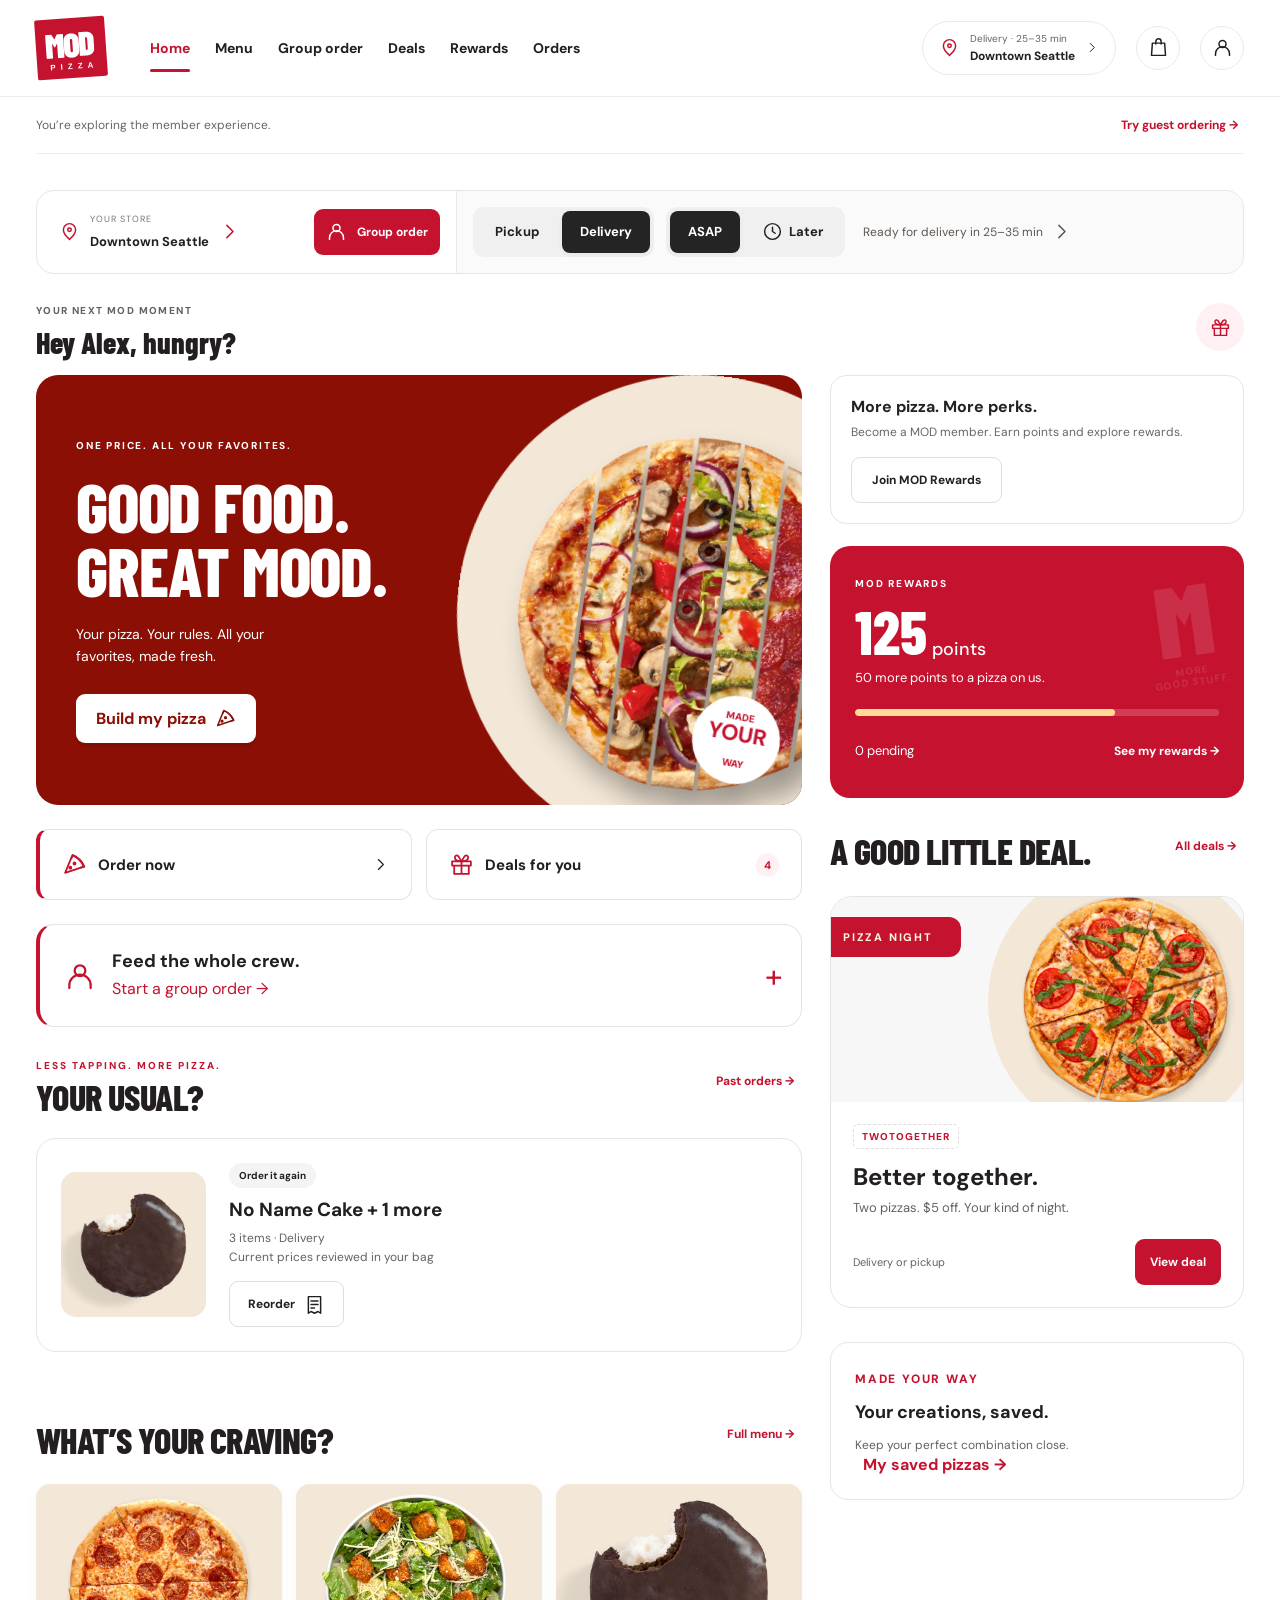
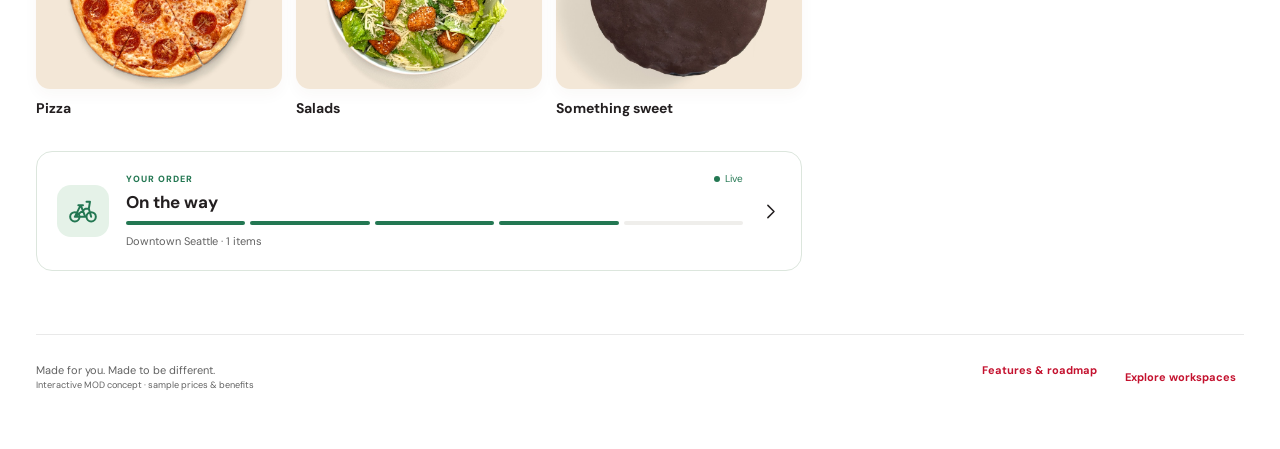
==== commit a899c1b9: "Restore" ====
--- a/index.html
+++ b/index.html
@@ -3,32 +3,31 @@
 <head>
   <meta charset="UTF-8">
   <meta name="viewport" content="width=device-width, initial-scale=1, viewport-fit=cover">
-  <meta name="theme-color" content="#ffffff">
+  <meta name="theme-color" content="#c4122f">
   <meta name="description" content="MOD Pizza interactive ordering prototype. Build your pizza, explore rewards, and follow a simulated delivery.">
   <title>MOD Pizza · Made for you</title>
   <link rel="icon" href="data:image/svg+xml,%3Csvg xmlns='http://www.w3.org/2000/svg' viewBox='0 0 64 64'%3E%3Crect width='64' height='64' rx='12' fill='%23c4122f'/%3E%3Ctext x='32' y='45' text-anchor='middle' font-family='Arial' font-weight='900' font-size='42' fill='white'%3EM%3C/text%3E%3C/svg%3E">
-  <link rel="stylesheet" href="styles.css?v=20261112f">
-  <link rel="stylesheet" href="app-experience.css?v=20261112f">
-  <link rel="stylesheet" href="consumer-refresh.css?v=20261112f">
-  <link rel="stylesheet" href="white-design.css?v=20261112f">
-  <script defer src="operations.js?v=20261112f"></script>
-  <script defer src="experience.js?v=20261112f"></script>
-  <script defer src="journeys.js?v=20261112f"></script>
-  <script defer src="workspaces.js?v=20261112f"></script>
-  <script defer src="catalog.js?v=20261112f"></script>
-  <script defer src="loyalty.js?v=20261112f"></script>
-  <script defer src="groups.js?v=20261112f"></script>
-  <script defer src="discovery.js?v=20261112f"></script>
-  <script defer src="stakeholder.js?v=20261112f"></script>
-  <script defer src="ordering-ui.js?v=20261112f"></script>
-  <script defer src="membership.js?v=20261112f"></script>
-  <script defer src="hq-authoring.js?v=20261112f"></script>
-  <script defer src="consumer-refresh.js?v=20261112f"></script>
-  <script defer src="guest-experience.js?v=20261112f"></script>
-  <script defer src="half-pizza.js?v=20261112f"></script>
-  <script defer src="review-upgrades.js?v=20261112f"></script>
-  <script defer src="customizer-cards.js?v=20261112f"></script>
-  <script defer src="app.js?v=20261112f"></script>
+  <link rel="stylesheet" href="styles.css">
+  <link rel="stylesheet" href="app-experience.css">
+  <link rel="stylesheet" href="consumer-refresh.css">
+  <link rel="stylesheet" href="white-design.css">
+  <script defer src="operations.js"></script>
+  <script defer src="experience.js"></script>
+  <script defer src="journeys.js"></script>
+  <script defer src="workspaces.js"></script>
+  <script defer src="catalog.js"></script>
+  <script defer src="loyalty.js"></script>
+  <script defer src="groups.js"></script>
+  <script defer src="discovery.js"></script>
+  <script defer src="stakeholder.js"></script>
+  <script defer src="ordering-ui.js"></script>
+  <script defer src="membership.js"></script>
+  <script defer src="hq-authoring.js"></script>
+  <script defer src="consumer-refresh.js"></script>
+  <script defer src="guest-experience.js"></script>
+  <script defer src="half-pizza.js"></script>
+  <script defer src="review-upgrades.js"></script>
+  <script defer src="app.js"></script>
 </head>
 <body>
   <a class="skip" href="#main">Skip to content</a>
--- a/white-design.css
+++ b/white-design.css
@@ -38,125 +38,3 @@
 @media(max-width:600px){.half-panels{grid-template-columns:1fr}.half-panel{padding:12px}.half-toppings{display:grid;grid-template-columns:repeat(2,minmax(0,1fr));gap:0 12px}}
 .half-builder{display:flex;flex-direction:column;gap:10px}.half-builder>.half-preview{order:1}.half-builder>.half-panels{order:2}.half-preview:empty{display:none}.half-panel select{max-width:100%}
 .half-jumps{order:1;display:flex;gap:10px;flex-wrap:wrap}.half-jumps[hidden]{display:none}.half-panel{scroll-margin-top:100px}
-
-/* November 12 simplification: white surfaces across customer, store and HQ. */
-:root{--bg:#fff;--pink:#fff;--line:#e5e7eb;--muted:#59616b}
-html,body,#app,main,.page,.admin-main,.admin-shell,.store-shell,dialog{background:#fff}
-.home-hero,.hero,.member-card,.balance-card.main,.group-hero,.deal-art,.campaign-card,.reward-mini,.guest-benefit,.manager-heading,.queue-column,.assigned-store,.order-launch-bottom,.home-launch .launch-actions,.notice,.wallet-checkout,.allergen-details,.invoice-meta,.order-care{background:#fff!important;color:var(--ink);border:1px solid var(--line);box-shadow:none}
-.member-card p,.member-card small,.member-card .eyebrow,.member-card h2,.member-card strong,.member-card a,.balance-card.main p,.balance-card.main .eyebrow,.balance-card.main .balance,.deal-art,.deal-art strong{color:var(--ink)}
-.member-card .text-btn,.member-card button,.home-reward-summary a{color:var(--red)}
-.member-track{background:#eee}.member-track i{background:var(--red)}
-.member-art,.member-card:after,.deal-art:after{display:none}
-.home-hero h2,.hero h1,.home-hero p,.home-hero .eyebrow{color:var(--ink)}
-.staff-view .admin-sidebar,.staff-view .staff-console,.staff-view .console-shortcuts,.staff-view .admin-table thead,.staff-view .admin-table th{background:#fff;color:var(--ink)}
-.staff-view .admin-sidebar a,.staff-view .admin-sidebar summary,.staff-view .assigned-store strong{color:var(--ink)}
-.staff-view .admin-sidebar a.active{color:var(--red);background:#fff;border-left:3px solid var(--red)}
-.home-reward-summary{padding:20px 0;border-bottom:1px solid var(--line);font-size:15px;font-weight:700}
-.home-main>.home-section:first-of-type{margin-top:0}.home-side>.home-section{margin-top:24px}
-.home-greeting .eyebrow{display:none}.home-greeting h1{margin:0}.home-greeting{margin:24px 0}
-.home-launch .launch-group{background:#fff;color:var(--ink);border:1px solid var(--line)}
-.home-launch .launch-actions{border:0;padding:0 18px 16px}.home-launch .launch-actions .btn{max-width:100%}
-.home-launch{margin-bottom:24px}.home-section .eyebrow{display:none}
-.menu-filters{margin:12px 0 18px;border-bottom:1px solid var(--line);padding-bottom:10px}
-summary{cursor:pointer;min-height:44px;padding:12px 0;font-weight:650;font-size:14px}
-summary span,summary small{color:var(--muted);font-size:12px;font-weight:400;margin-left:8px}
-.menu-filters .diet-controls{margin-top:4px}.menu-filters .diet-note{font-size:12px;line-height:1.5}
-.product-image .pill{display:none}.product{box-shadow:none}.product-body .product-bottom strong{color:var(--ink)}
-.cart-discovery{border-top:1px solid var(--line);margin:18px 0 0;padding:8px 0}
-.cart-discovery .section-head{display:none}.cart-discovery .recommendations{grid-template-columns:1fr}
-.cart-coupon{padding:8px 0;border:0;border-bottom:1px solid var(--line);border-radius:0;margin-bottom:18px}
-.cart-coupon>.row{margin-top:12px}.cart-line p{line-height:1.6;max-width:48ch}
-.pizza-preview{margin-top:12px;border-bottom:1px solid var(--line)}
-#pizza-lab{display:flex;align-items:center;flex-wrap:wrap;gap:12px;border:0;padding:8px;margin:0}
-#pizza-lab svg{width:76px}#pizza-lab small{flex-basis:100%;color:var(--muted);line-height:1.5}
-#custom-form .custom-photo{width:84px;height:84px}#custom-form .custom-section{margin-top:18px}
-#custom-form details.custom-section{border-top:1px solid var(--line)}
-#custom-form .save-build-option{margin-top:12px}#custom-form .notice{font-size:12px;line-height:1.6}
-.demo-tools{position:relative}.demo-tools>summary{color:var(--muted);font-size:12px}.demo-tools>.row{padding:12px 0;gap:16px}
-.audience-bar{display:none}.guest-view .audience-bar{display:flex}
-@media(max-width:767px){
- .customer-view .home-launch{display:block;margin-bottom:20px}
- .customer-view .home-greeting{display:flex;margin:20px 0}.home-greeting h1{font-size:28px}.home-greeting .round-member{display:none}
- .home-launch .order-launch-top{padding:12px}.home-launch .order-launch-bottom{padding:10px 12px;border:0}
- .home-launch .launch-actions{padding:0 12px 12px}.home-launch .launch-time{display:none}
- .home-layout>.home-main>.live-order-card{order:-1;margin-top:0}
- .home-layout>.home-main>.home-section{order:0;margin-top:22px}
- .home-layout>.home-main>.home-section:first-of-type{margin-top:0}
- .home-section .section-head h2{font-size:26px}.usual-card{padding:16px}.usual-card img{width:90px;height:90px}
- .home-side{margin-top:16px}.home-reward-summary{padding:16px 0}
- .customer-view .page{padding-top:16px}.customer-view .footer{align-items:flex-start;gap:18px}
- .demo-tools>.row{flex-direction:column;align-items:flex-start}.demo-tools summary{white-space:nowrap}
- .menu-view .menu-tools{top:78px}.custom-options label{min-height:44px}
-}
-.customer-view .home-launch .launch-group{background:#fff;color:var(--ink);border:1px solid var(--line)}
-.customer-view .home-launch .launch-actions{display:block;grid-column:1/-1;background:#fff}
-.customer-view .home-section .section-head .eyebrow{display:none}
-.customer-view .home-main>.live-order-card{order:-1}
-.customer-view .member-card,.customer-view .balance-card.main{background:#fff;color:var(--ink)}
-.customer-view .member-card h2,.customer-view .member-card p,.customer-view .member-card .eyebrow{color:var(--ink)}
-
-.customer-view .home-launch .launch-group{background:#fff!important;color:var(--ink)!important}
-/* Ingredient cards inspired by the supplied mobile product detail reference. */
-#modal.ingredient-dialog{background:#fff;width:min(680px,calc(100% - 32px));border-radius:24px}
-.ingredient-dialog .modal-head{padding:20px 24px;background:#fff}.ingredient-dialog .modal-head h2{font-family:inherit;text-transform:none;font-size:24px;letter-spacing:0}
-.ingredient-dialog .modal-body{background:#fff;padding:24px}.ingredient-dialog .custom-photo{display:none}
-.ingredient-dialog .modal-body>.row{padding-bottom:16px;border-bottom:1px solid var(--line)}
-.ingredient-dialog .pizza-preview,.ingredient-dialog .save-build-option{margin-top:24px}
-.ingredient-dialog .custom-section{border:0!important;margin-top:28px!important}
-.ingredient-dialog .custom-section>summary,.ingredient-dialog .custom-section>h3{font-family:inherit;font-size:22px;font-weight:750;list-style:none;margin-bottom:14px;padding:0}
-.ingredient-dialog .custom-section>summary::-webkit-details-marker{display:none}
-.ingredient-dialog .custom-section>summary:after{content:'Edit';float:right;color:var(--red);font-size:13px;font-weight:500}
-.ingredient-dialog .ingredient-list{display:grid;grid-template-columns:1fr;gap:12px}
-.ingredient-dialog .ingredient-list>label{display:flex;gap:18px;min-height:88px;padding:22px;border:1px solid #dedee3;border-radius:18px;background:#fff;color:var(--ink);font-size:17px}
-.ingredient-dialog .ingredient-list>label:has(input:checked){border:2px solid var(--red);padding:21px;background:#fff}
-.ingredient-dialog .ingredient-list input{width:24px;height:24px;flex-shrink:0;accent-color:var(--red)}
-.ingredient-copy{display:grid;gap:7px}.ingredient-copy strong{font-size:17px;font-weight:600}.ingredient-copy small{font-size:13px;color:var(--muted)}
-.ingredient-list>label:has(+.ingredient-portion:not([hidden])){border-radius:18px 18px 0 0;border-bottom:0;padding-bottom:16px}
-.ingredient-portion{margin-top:-12px;border:2px solid var(--red);border-top:0;padding:0 20px 20px;border-radius:0 0 18px 18px}
-.ingredient-portion[hidden]{display:none}.native-portion{position:absolute;width:1px;height:1px;opacity:0;pointer-events:none}
-.portion-segments{display:flex;border:1px solid #dedee3;border-radius:10px;overflow:hidden}
-.portion-segments button{flex:1;min-height:46px;font-size:15px;color:var(--ink);background:#fff;border-right:1px solid #dedee3}
-.portion-segments button:last-child{border:0}.portion-segments button[aria-pressed=true]{background:var(--red);color:white;font-weight:700}
-.ingredient-dialog .modal-foot{background:#fff;padding:16px 24px 24px;box-shadow:0 -4px 20px #00000006}
-.builder-quantity{display:flex;align-items:center;gap:12px;margin-bottom:18px}.builder-quantity>span{margin-right:auto;font-size:14px;color:var(--muted)}
-.builder-quantity label{font-weight:600}.builder-quantity button{width:42px;height:42px;border-radius:50%;background:#404047;color:#fff;font-size:24px}.builder-quantity button:disabled{opacity:.4}
-.builder-quantity input{width:38px;border:0;text-align:center;font-size:18px;font-weight:700;appearance:textfield;-moz-appearance:textfield}.builder-quantity input::-webkit-inner-spin-button{appearance:none}
-.ingredient-dialog #custom-add{min-height:58px;border-radius:14px;font-size:18px;font-weight:750;text-transform:uppercase}
-@media(max-width:600px){#modal.ingredient-dialog{inset:0;margin:0;width:100%;max-width:100%;height:100dvh;max-height:100dvh;border-radius:0}.ingredient-dialog .modal-head:before{display:none}.ingredient-dialog .modal-head h2{font-size:22px}.ingredient-dialog .modal-body{padding:20px 16px}.ingredient-dialog .modal-foot{padding:14px 16px calc(16px + env(safe-area-inset-bottom))}.ingredient-dialog .ingredient-list>label{min-height:84px;padding:20px}.ingredient-dialog .ingredient-list>label:has(input:checked){padding:19px}}
-
-/* Figma Product details: compact horizontal choices and inline checkout. */
-#modal.ingredient-dialog{width:min(560px,calc(100% - 32px))}
-.ingredient-dialog .modal-head{padding:14px 18px}.ingredient-dialog .modal-head h2{font-size:20px}
-.ingredient-dialog .modal-body{padding:18px}.ingredient-dialog .modal-body>.row{gap:12px;padding-bottom:14px}
-.ingredient-dialog .custom-photo{display:block!important;width:72px!important;height:72px!important;border-radius:12px;object-fit:cover}
-.ingredient-dialog .modal-body>.row h3{font-size:17px}.ingredient-dialog .modal-body>.row p{font-size:12px;margin-top:5px!important}
-.ingredient-dialog .custom-section{margin-top:20px!important}
-.ingredient-dialog .custom-section>summary,.ingredient-dialog .custom-section>h3{font-size:15px;margin-bottom:10px;min-height:0;line-height:1.4}
-.ingredient-dialog .custom-section>summary:after{content:''}
-.ingredient-dialog .ingredient-list{gap:8px}
-.ingredient-dialog .ingredient-list[data-option-kind=size]{grid-template-columns:repeat(3,minmax(0,1fr))}
-.ingredient-dialog .ingredient-list[data-option-kind=crust]{grid-template-columns:repeat(2,minmax(0,1fr))}
-.ingredient-dialog .ingredient-list[data-option-kind=sauce]{grid-template-columns:repeat(2,minmax(0,1fr))}
-.ingredient-dialog .ingredient-list>label{min-height:48px;padding:12px;border-radius:12px;gap:10px;font-size:13px}
-.ingredient-dialog .ingredient-list>label:has(input:checked){padding:11px}
-.ingredient-dialog .ingredient-list input{width:18px;height:18px}
-.ingredient-dialog .ingredient-copy{gap:4px;min-width:0}.ingredient-dialog .ingredient-copy strong{font-size:13px;line-height:1.35}.ingredient-dialog .ingredient-copy small{font-size:11px;line-height:1.4}
-.ingredient-dialog .ingredient-list[data-option-kind=size]>label{position:relative;min-height:80px;justify-content:center;text-align:center;padding:14px 8px}
-.ingredient-dialog .ingredient-list[data-option-kind=size]>label:has(input:checked){padding:13px 7px}
-.ingredient-dialog .ingredient-list[data-option-kind=size] input{position:absolute;top:5px;right:5px;width:13px;height:13px}
-.ingredient-dialog .ingredient-list[data-option-kind=size] strong{font-size:15px}.ingredient-dialog [data-size-price]{font-weight:700;color:var(--ink)}
-.ingredient-dialog .ingredient-list[data-option-kind=crust]>label{min-height:64px;align-items:flex-start}
-.ingredient-dialog .ingredient-list[data-option-kind=sauce]>label{min-height:48px}
-.ingredient-dialog .ingredient-list[data-option-kind=sauce] small{display:none}
-.ingredient-dialog .ingredient-list[data-option-kind=topping]>label{min-height:54px}
-.ingredient-dialog .ingredient-list>label:has(+.ingredient-portion:not([hidden])){border-bottom:0;border-radius:12px 12px 0 0;padding-bottom:8px}
-.ingredient-dialog .ingredient-portion{margin-top:-8px;padding:0 12px 12px;border-radius:0 0 12px 12px}
-.ingredient-dialog .portion-segments{border-radius:8px}.ingredient-dialog .portion-segments button{min-height:36px;font-size:12px}
-.ingredient-dialog .modal-foot{display:flex;align-items:center;gap:12px;padding:12px 18px;background:white}
-.ingredient-dialog .builder-quantity{margin:0;gap:6px;flex-shrink:0}.ingredient-dialog .builder-quantity>span,.ingredient-dialog .builder-quantity>label{display:none}
-.ingredient-dialog .builder-quantity button{width:32px;height:36px;font-size:20px;border-radius:8px;background:#f5f5f5;color:var(--ink)}
-.ingredient-dialog .builder-quantity input{width:24px;font-size:14px}
-.ingredient-dialog #custom-add{min-height:44px;flex:1;width:auto;font-size:13px;border-radius:10px;padding:12px 10px;white-space:nowrap}
-@media(max-width:600px){#modal.ingredient-dialog{width:100%;max-width:100%;border-radius:0}.ingredient-dialog .modal-body{padding:16px}.ingredient-dialog .modal-foot{padding:10px 16px calc(10px + env(safe-area-inset-bottom))}.ingredient-dialog .ingredient-list>label{padding:12px}.ingredient-dialog .ingredient-list>label:has(input:checked){padding:11px}}
-
-.ingredient-control-label{display:block;font-size:10px;font-weight:600;color:var(--muted);text-transform:uppercase;letter-spacing:.5px;margin:8px 0 6px}.ingredient-dialog .placement-segments{margin-bottom:8px}.ingredient-dialog .ingredient-list[data-option-kind=sauce]>.ingredient-portion{grid-column:1/-1}.ingredient-dialog .ingredient-list[data-option-kind=sauce] small{display:block}.ingredient-dialog .ingredient-list[data-option-kind=sauce]>label:has(input:checked){grid-column:1/-1}
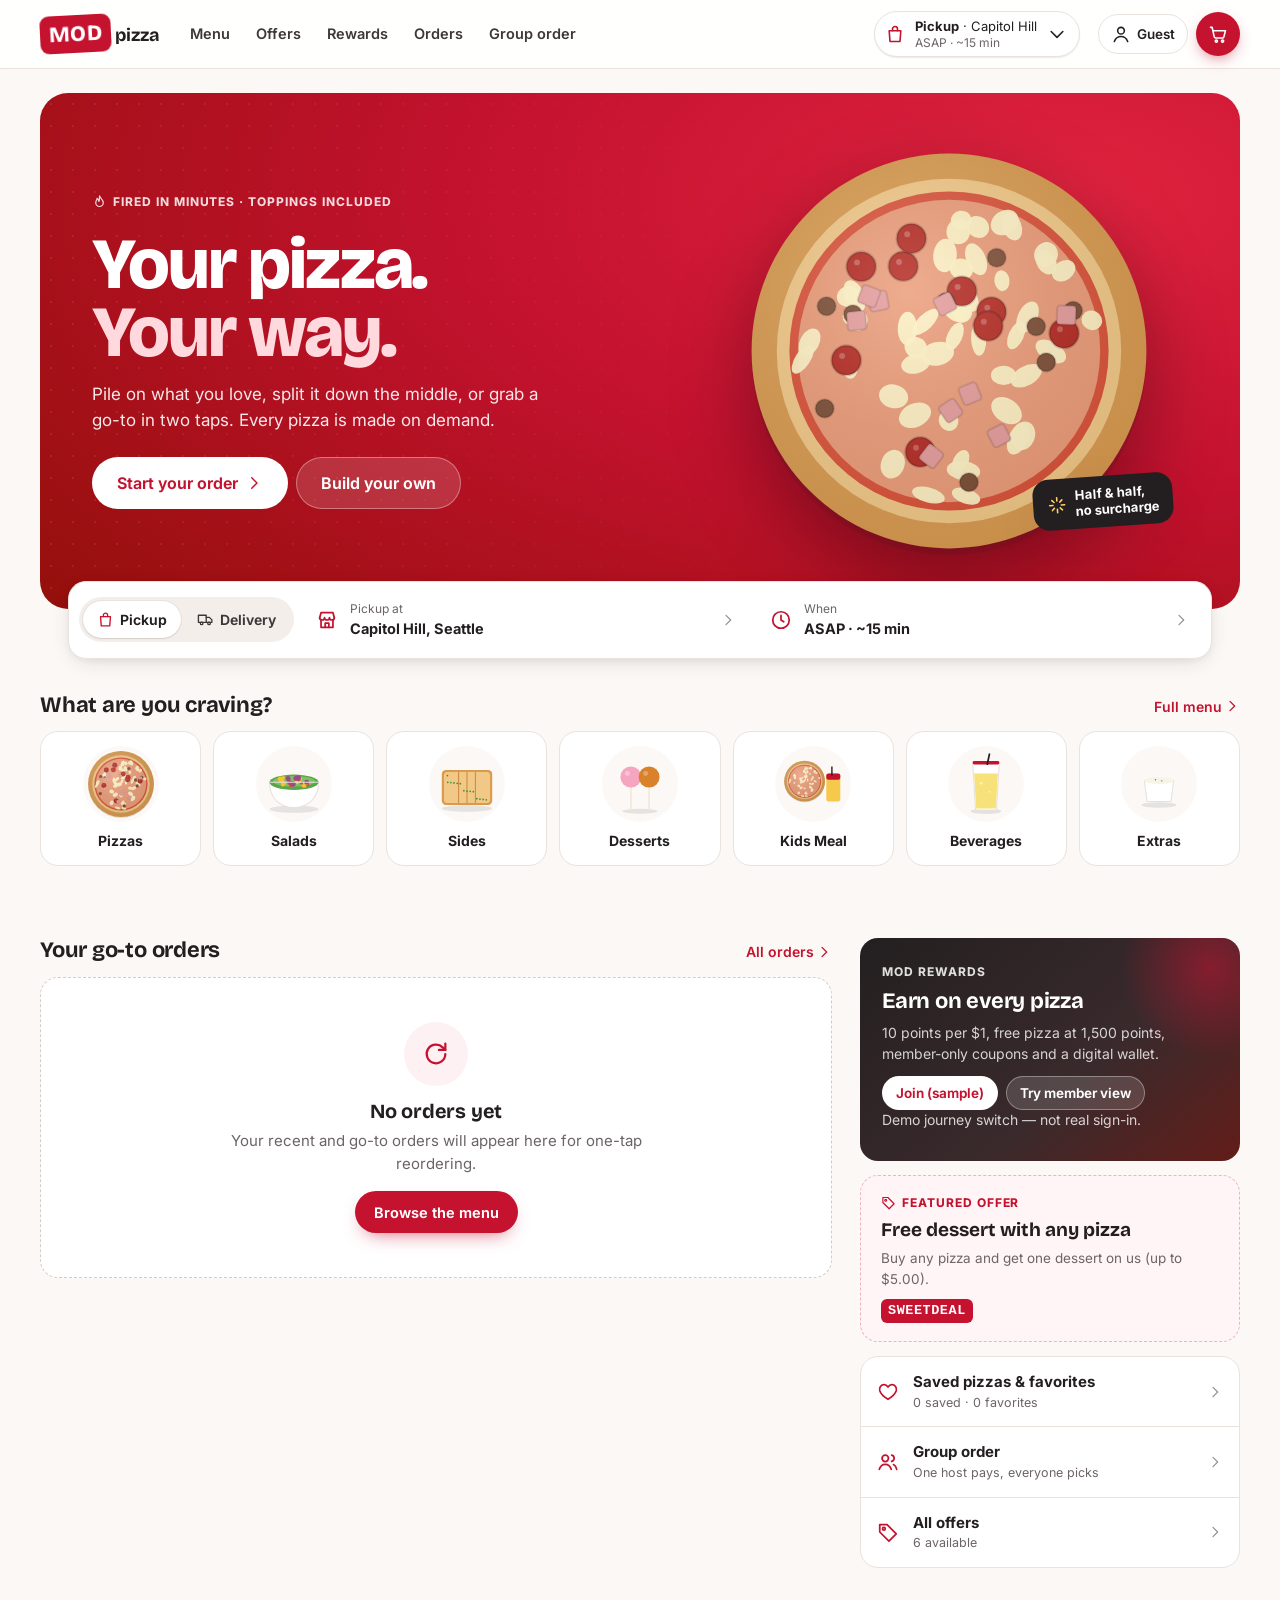
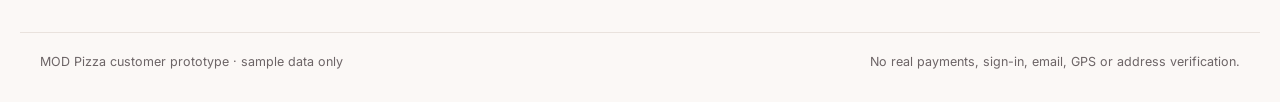
==== commit f680ff3d: "new-design" ====
--- a/index.html
+++ b/index.html
@@ -1,38 +1,38 @@
-<!doctype html>
+<!DOCTYPE html>
 <html lang="en">
 <head>
-  <meta charset="UTF-8">
+  <meta charset="utf-8">
   <meta name="viewport" content="width=device-width, initial-scale=1, viewport-fit=cover">
   <meta name="theme-color" content="#c4122f">
-  <meta name="description" content="MOD Pizza interactive ordering prototype. Build your pizza, explore rewards, and follow a simulated delivery.">
-  <title>MOD Pizza · Made for you</title>
-  <link rel="icon" href="data:image/svg+xml,%3Csvg xmlns='http://www.w3.org/2000/svg' viewBox='0 0 64 64'%3E%3Crect width='64' height='64' rx='12' fill='%23c4122f'/%3E%3Ctext x='32' y='45' text-anchor='middle' font-family='Arial' font-weight='900' font-size='42' fill='white'%3EM%3C/text%3E%3C/svg%3E">
-  <link rel="stylesheet" href="styles.css">
-  <link rel="stylesheet" href="app-experience.css">
-  <link rel="stylesheet" href="consumer-refresh.css">
-  <link rel="stylesheet" href="white-design.css">
-  <script defer src="operations.js"></script>
-  <script defer src="experience.js"></script>
-  <script defer src="journeys.js"></script>
-  <script defer src="workspaces.js"></script>
-  <script defer src="catalog.js"></script>
-  <script defer src="loyalty.js"></script>
-  <script defer src="groups.js"></script>
-  <script defer src="discovery.js"></script>
-  <script defer src="stakeholder.js"></script>
-  <script defer src="ordering-ui.js"></script>
-  <script defer src="membership.js"></script>
-  <script defer src="hq-authoring.js"></script>
-  <script defer src="consumer-refresh.js"></script>
-  <script defer src="guest-experience.js"></script>
-  <script defer src="half-pizza.js"></script>
-  <script defer src="review-upgrades.js"></script>
-  <script defer src="app.js"></script>
+  <meta name="description" content="MOD Pizza customer ordering prototype — browse, customize, order, track and earn rewards.">
+  <title>MOD Pizza</title>
+  <link rel="icon" href="data:image/svg+xml,%3Csvg xmlns='http://www.w3.org/2000/svg' viewBox='0 0 64 64'%3E%3Crect width='64' height='64' rx='14' fill='%23c4122f'/%3E%3Ctext x='32' y='41' font-family='Arial Black,Arial' font-weight='900' font-size='22' text-anchor='middle' fill='%23fff'%3EMOD%3C/text%3E%3C/svg%3E">
+  <link rel="preconnect" href="https://fonts.googleapis.com">
+  <link rel="preconnect" href="https://fonts.gstatic.com" crossorigin>
+  <link href="https://fonts.googleapis.com/css2?family=Bricolage+Grotesque:opsz,wght@12..96,600;12..96,700;12..96,800&family=Inter:wght@400;500;600;700&display=swap" rel="stylesheet">
+  <link rel="stylesheet" href="css/styles.css">
 </head>
 <body>
-  <a class="skip" href="#main">Skip to content</a>
-  <div id="app"></div>
-  <dialog id="modal" aria-labelledby="dialog-title"></dialog>
-  <div id="toast" role="status" aria-live="polite"></div>
+  <a class="skip-link" href="#main" onclick="event.preventDefault();var m=document.getElementById('main');var h=m.querySelector('h1');(h||m).focus();">Skip to content</a>
+  <header class="app-header" id="app-header"></header>
+  <main id="main" tabindex="-1"></main>
+  <footer class="app-footer">
+    <span>MOD Pizza customer prototype · sample data only</span>
+    <span>No real payments, sign-in, email, GPS or address verification.</span>
+  </footer>
+  <nav class="tabbar" id="tabbar" aria-label="Main"></nav>
+  <div id="dialog-root"></div>
+  <div id="toast-root" aria-hidden="true"></div>
+  <div id="live-polite" class="sr-only" aria-live="polite" aria-atomic="true"></div>
+  <div id="live-assertive" class="sr-only" aria-live="assertive" aria-atomic="true"></div>
+  <noscript><p style="padding:24px">This prototype needs JavaScript enabled.</p></noscript>
+
+  <script src="js/data.js"></script>
+  <script src="js/core.js"></script>
+  <script src="js/ui.js"></script>
+  <script src="js/views.js"></script>
+  <script src="js/builder.js"></script>
+  <script src="js/app.js"></script>
+  <script src="vendor/jspdf.umd.min.js" defer></script>
 </body>
 </html>
--- a/css/styles.css
+++ b/css/styles.css
@@ -0,0 +1,757 @@
+/* MOD Customer Prototype — design system & layout.
+   Brand: red #c4122f · dark red #8b0f05 · ink #231f20 · white #ffffff */
+:root {
+  --red: #c4122f; --red-dark: #8b0f05; --ink: #231f20; --white: #fff;
+  --red-50: #fdf1f3; --red-100: #f9dde2; --red-200: #f0b3be;
+  --paper: #fbf8f6; --sand: #f4eeea; --line: #e9e2dd; --line-strong: #d6ccc6;
+  --ink-80: #3d3738; --muted: #6c6466; --faint: #9a9294;
+  --ok: #1d7a4b; --ok-bg: #e8f5ee; --warn: #9a5800; --warn-bg: #fff4e0; --info: #2357a3; --info-bg: #eaf1fb; --err: #b3122b;
+  --veg: #2e7d32; --nonveg: #8b0f05; --vegan: #4f8a1f;
+  --gold: #b88a1b;
+  --radius: 18px; --radius-sm: 12px; --radius-lg: 28px;
+  --shadow-sm: 0 1px 2px rgba(35, 31, 32, .06), 0 1px 1px rgba(35, 31, 32, .04);
+  --shadow: 0 6px 24px -8px rgba(35, 31, 32, .18), 0 2px 6px rgba(35, 31, 32, .05);
+  --shadow-lg: 0 24px 60px -20px rgba(35, 31, 32, .35);
+  --font: 'Inter', system-ui, -apple-system, 'Segoe UI', Roboto, sans-serif;
+  --display: 'Bricolage Grotesque', 'Inter', system-ui, sans-serif;
+  --hdr: 68px; --tab: 0px;
+  --ease: cubic-bezier(.2, .8, .2, 1);
+}
+*, *::before, *::after { box-sizing: border-box; }
+html { -webkit-text-size-adjust: 100%; scroll-padding-top: calc(var(--hdr) + 16px); }
+body { margin: 0; font-family: var(--font); font-size: 15px; line-height: 1.5; color: var(--ink); background: var(--paper); -webkit-font-smoothing: antialiased; padding-bottom: var(--tab); }
+body.dlg-open { overflow: hidden; }
+h1, h2, h3 { font-family: var(--display); line-height: 1.12; margin: 0 0 .4em; letter-spacing: -.01em; }
+h1 { font-size: clamp(28px, 4vw, 40px); font-weight: 800; }
+h2 { font-size: 22px; font-weight: 700; }
+h3, .h3 { font-size: 17px; font-weight: 700; font-family: var(--display); }
+p { margin: 0 0 .6em; }
+a { color: var(--red); text-decoration-thickness: 1.5px; text-underline-offset: 2px; }
+a:hover { color: var(--red-dark); }
+img, svg { max-width: 100%; }
+button, input, select, textarea { font: inherit; color: inherit; }
+button { cursor: pointer; }
+code { font-family: ui-monospace, 'SF Mono', Menlo, monospace; font-size: .9em; background: var(--sand); padding: 2px 7px; border-radius: 6px; letter-spacing: .04em; font-weight: 600; }
+small { font-size: 12.5px; }
+.ico { flex: none; vertical-align: middle; }
+.sr-only { position: absolute !important; width: 1px; height: 1px; padding: 0; margin: -1px; overflow: hidden; clip: rect(0 0 0 0); white-space: nowrap; border: 0; }
+.muted { color: var(--muted); } .small { font-size: 13.5px; } .tiny { font-size: 12px; line-height: 1.45; } .center { text-align: center; }
+.err { color: var(--err); font-size: 13px; margin: 4px 0 0; } .warn, .warn-text { color: var(--warn); } .mt { margin-top: 22px; } .grow { flex: 1; }
+.opt { color: var(--faint); font-weight: 400; font-size: 12px; }
+
+/* Focus */
+:focus { outline: none; }
+:focus-visible { outline: 3px solid var(--red); outline-offset: 2px; border-radius: 8px; }
+.hero :focus-visible, .rewards-card :focus-visible, .points-hero :focus-visible { outline-color: #fff; }
+h1:focus-visible { outline: none; }
+
+.skip-link { position: fixed; left: 12px; top: -60px; z-index: 200; background: var(--ink); color: #fff; padding: 10px 16px; border-radius: 10px; font-weight: 600; transition: top .15s; }
+.skip-link:focus { top: 12px; color: #fff; }
+
+/* ---------------- Header ---------------- */
+.app-header { position: sticky; top: 0; z-index: 50; background: rgba(255, 255, 255, .88); backdrop-filter: saturate(1.4) blur(14px); -webkit-backdrop-filter: saturate(1.4) blur(14px); border-bottom: 1px solid var(--line); }
+.hdr-inner { max-width: 1240px; margin: 0 auto; height: var(--hdr); display: flex; align-items: center; gap: 18px; padding: 0 20px; }
+.logo { display: flex; align-items: baseline; gap: 4px; text-decoration: none; color: var(--ink); flex: none; }
+.logo-mark { font-family: var(--display); font-weight: 800; font-size: 22px; background: var(--red); color: #fff; padding: 3px 9px 2px; border-radius: 9px; letter-spacing: .02em; transform: rotate(-3deg); display: inline-block; }
+.logo-text { font-family: var(--display); font-weight: 700; font-size: 18px; color: var(--ink); }
+.hdr-nav { display: flex; gap: 2px; }
+.hdr-nav a { color: var(--ink-80); text-decoration: none; font-weight: 600; font-size: 14.5px; padding: 8px 12px; border-radius: 999px; }
+.hdr-nav a:hover { background: var(--sand); color: var(--ink); }
+.hdr-nav a.on { color: var(--red); background: var(--red-50); }
+.ctx-chip { margin-left: auto; display: flex; align-items: center; gap: 10px; border: 1px solid var(--line); background: #fff; border-radius: 999px; padding: 6px 12px 6px 10px; text-align: left; max-width: 300px; min-width: 0; box-shadow: var(--shadow-sm); }
+.ctx-chip:hover { border-color: var(--line-strong); }
+.ctx-chip .ico:first-child { color: var(--red); }
+.ctx-chip > span { display: flex; flex-direction: column; min-width: 0; font-size: 13px; line-height: 1.25; white-space: nowrap; }
+.ctx-chip span, .ctx-chip small { overflow: hidden; text-overflow: ellipsis; white-space: nowrap; }
+.cc-l1 { display: block; }
+.ctx-chip small { color: var(--muted); font-size: 12px; }
+.hdr-right { display: flex; align-items: center; gap: 8px; }
+.journey-chip { display: flex; align-items: center; gap: 6px; border: 1px solid var(--line); background: #fff; border-radius: 999px; height: 40px; padding: 0 12px; font-weight: 600; font-size: 13.5px; }
+.journey-chip.member { background: var(--ink); color: #fff; border-color: var(--ink); }
+.journey-chip.member .ico { color: #ffd166; }
+.cart-btn { position: relative; display: grid; place-items: center; width: 44px; height: 44px; border-radius: 999px; background: var(--red); color: #fff; box-shadow: 0 6px 16px -6px rgba(196, 18, 47, .7); }
+.cart-btn:hover { background: var(--red-dark); color: #fff; }
+.cart-btn .badge { position: absolute; top: -4px; right: -4px; min-width: 20px; height: 20px; padding: 0 5px; border-radius: 999px; background: var(--ink); color: #fff; font-size: 11.5px; font-weight: 700; display: grid; place-items: center; border: 2px solid #fff; }
+.cart-btn .badge.zero { display: none; }
+
+/* ---------------- Tab bar (mobile) ---------------- */
+.tabbar { display: none; }
+@media (max-width: 860px) {
+  :root { --hdr: 60px; --tab: 72px; }
+  .hdr-nav { display: none; }
+  .hdr-inner { gap: 10px; padding: 0 14px; }
+  .ctx-chip { max-width: none; flex: 1; padding: 5px 10px; }
+  .journey-chip span { display: none; }
+  .journey-chip { width: 40px; padding: 0; justify-content: center; }
+  .tabbar { display: grid; grid-template-columns: repeat(5, 1fr); position: fixed; bottom: 0; left: 0; right: 0; z-index: 60; background: rgba(255, 255, 255, .96); backdrop-filter: blur(12px); border-top: 1px solid var(--line); padding: 6px 4px calc(6px + env(safe-area-inset-bottom)); }
+  .tabbar a { display: flex; flex-direction: column; align-items: center; gap: 2px; padding: 6px 0; color: var(--muted); text-decoration: none; font-size: 11.5px; font-weight: 600; border-radius: 12px; }
+  .tabbar a.on { color: var(--red); }
+  .tabbar a.on .ico { transform: translateY(-1px); }
+}
+@media (max-width: 420px) { .logo-text { display: none; } }
+body.participant-mode .tabbar { display: none; }
+body.participant-mode { --tab: 0px; }
+
+/* ---------------- Layout ---------------- */
+main { max-width: 1240px; margin: 0 auto; padding: 24px 20px 64px; min-height: calc(100vh - var(--hdr) - 80px); }
+main:focus { outline: none; }
+.page-head { margin: 4px 0 22px; }
+.page-head .lede { color: var(--muted); font-size: 16px; display: flex; flex-wrap: wrap; align-items: center; gap: 6px; }
+.back-link { display: inline-flex; align-items: center; gap: 6px; font-weight: 600; font-size: 14px; color: var(--muted); text-decoration: none; margin-bottom: 12px; }
+.back-link:hover { color: var(--ink); }
+.two-col { display: grid; grid-template-columns: minmax(0, 1fr) 380px; gap: 24px; align-items: start; }
+.two-col.wide-left { grid-template-columns: minmax(0, 1fr) 360px; }
+@media (max-width: 980px) { .two-col, .two-col.wide-left { grid-template-columns: 1fr; } }
+.sect { margin: 34px 0; }
+.sect-head { display: flex; align-items: baseline; justify-content: space-between; gap: 12px; margin-bottom: 14px; flex-wrap: wrap; }
+.sect-head h2 { margin: 0; }
+.link { font-weight: 600; text-decoration: none; display: inline-flex; align-items: center; gap: 2px; font-size: 14px; }
+.link .ico { width: 16px; height: 16px; }
+.card { background: #fff; border: 1px solid var(--line); border-radius: var(--radius); padding: 20px; box-shadow: var(--shadow-sm); }
+.card + .card, aside > .card + .card, .co-side > .card + .card, aside > section + section, aside > nav + section, aside > section + nav { margin-top: 16px; }
+.card.subtle { background: var(--sand); border-color: transparent; box-shadow: none; }
+.card .h3, .card h2.h3 { display: flex; align-items: center; gap: 8px; }
+.card .h3 .ico { color: var(--red); }
+.fine { color: var(--muted); font-size: 12.5px; display: flex; gap: 8px; align-items: flex-start; margin-top: 28px; padding-top: 18px; border-top: 1px dashed var(--line-strong); }
+.fine .ico { width: 16px; flex: none; margin-top: 1px; }
+
+/* ---------------- Buttons ---------------- */
+.btn { --b: var(--ink); display: inline-flex; align-items: center; justify-content: center; gap: 7px; min-height: 42px; padding: 0 18px; border-radius: 999px; border: 1.5px solid transparent; font-weight: 650; font-size: 14.5px; text-decoration: none; white-space: nowrap; transition: background .15s, color .15s, border-color .15s, transform .1s, box-shadow .15s; background: var(--sand); color: var(--ink); }
+.btn:active { transform: translateY(1px) scale(.99); }
+.btn .ico { width: 18px; height: 18px; }
+.btn-sm { min-height: 34px; padding: 0 13px; font-size: 13.5px; }
+.btn-sm .ico { width: 16px; height: 16px; }
+.btn-lg { min-height: 52px; padding: 0 24px; font-size: 16px; }
+.btn-block { width: 100%; }
+.btn-primary { background: var(--red); color: #fff; box-shadow: 0 8px 20px -10px rgba(196, 18, 47, .8); }
+.btn-primary:hover { background: var(--red-dark); color: #fff; }
+.btn-ink { background: var(--ink); color: #fff; } .btn-ink:hover { background: #000; color: #fff; }
+.btn-outline { background: #fff; border-color: var(--line-strong); color: var(--ink); } .btn-outline:hover { border-color: var(--ink); color: var(--ink); }
+.btn-ghost { background: transparent; color: var(--ink-80); padding: 0 10px; } .btn-ghost:hover { background: var(--sand); color: var(--ink); }
+.btn-ghost.danger, .btn.danger { color: var(--err); } .btn-ghost.danger:hover { background: var(--red-50); }
+.btn-white { background: #fff; color: var(--red); } .btn-white:hover { background: #fff5f6; color: var(--red-dark); }
+.btn-glass { background: rgba(255, 255, 255, .14); color: #fff; border-color: rgba(255, 255, 255, .35); } .btn-glass:hover { background: rgba(255, 255, 255, .24); color: #fff; }
+.btn-light { background: #fff; color: var(--ink); }
+.btn-disabled, .btn[aria-disabled="true"], .btn:disabled { opacity: .5; cursor: not-allowed; box-shadow: none; }
+.btn-disabled { background: var(--sand); color: var(--muted); font-weight: 600; white-space: normal; text-align: center; line-height: 1.2; }
+.btn-row { display: flex; flex-wrap: wrap; gap: 8px; align-items: center; margin-top: 12px; }
+.btn-row.tight { margin-top: 8px; gap: 4px; }
+.btn-row.col { flex-direction: column; align-items: stretch; }
+.link-btn { background: none; border: 0; padding: 0; color: var(--red); font-weight: 600; text-decoration: underline; text-underline-offset: 2px; font-size: inherit; }
+.icon-btn { display: inline-grid; place-items: center; width: 40px; height: 40px; border-radius: 999px; border: 1px solid var(--line); background: #fff; color: var(--ink); }
+.icon-btn:hover { background: var(--sand); }
+.icon-btn.sm { width: 32px; height: 32px; } .icon-btn.sm .ico { width: 16px; height: 16px; }
+.icon-btn.light { background: rgba(255, 255, 255, .15); border-color: rgba(255, 255, 255, .3); color: #fff; }
+
+/* ---------------- Pills, badges, notes ---------------- */
+.pill { display: inline-flex; align-items: center; gap: 5px; padding: 3px 10px; border-radius: 999px; font-size: 12px; font-weight: 650; background: var(--sand); color: var(--ink-80); white-space: nowrap; line-height: 1.5; font-family: var(--font); letter-spacing: 0; }
+.pill .ico { width: 13px; height: 13px; }
+.pill-ok { background: var(--ok-bg); color: var(--ok); } .pill-info { background: var(--info-bg); color: var(--info); } .pill-warn { background: var(--warn-bg); color: var(--warn); }
+.pill-muted { background: var(--sand); color: var(--muted); } .pill-red { background: var(--red); color: #fff; } .pill-gold { background: #fbf1d4; color: #7a5a06; }
+.pill-live { background: var(--red-50); color: var(--red); } .pill-live::before { content: ''; width: 7px; height: 7px; border-radius: 50%; background: var(--red); animation: blink 1.4s infinite; }
+@keyframes blink { 50% { opacity: .25; } }
+.note { display: flex; gap: 12px; align-items: flex-start; padding: 14px 16px; border-radius: var(--radius-sm); margin: 0 0 16px; font-size: 14px; background: var(--info-bg); color: #1b3f74; }
+.note > .ico { margin-top: 1px; }
+.note-warn { background: var(--warn-bg); color: #6b3d00; } .note-err { background: #fdecef; color: #7d0d1f; border: 1px solid #f6c3cc; }
+.note ul { margin: 6px 0 0; padding-left: 18px; } .note .btn-row { margin-top: 10px; }
+.note a { color: inherit; font-weight: 700; }
+
+.diet { display: inline-flex; align-items: center; gap: 6px; font-size: 12px; font-weight: 650; padding: 2px 9px 2px 6px; border-radius: 999px; border: 1px solid var(--line); background: #fff; }
+.diet-dot { width: 12px; height: 12px; border-radius: 3px; border: 1.5px solid currentColor; display: inline-grid; place-items: center; flex: none; }
+.diet-dot::after { content: ''; width: 5px; height: 5px; border-radius: 50%; background: currentColor; }
+.diet-veg, .d-veg { color: var(--veg); } .diet-nonveg, .d-nonveg { color: var(--nonveg); } .diet-vegan, .d-vegan { color: var(--vegan); }
+.diet-vegan .diet-dot, .d-vegan { border-radius: 50%; }
+.diet-nonveg .diet-dot::after, .d-nonveg::after { border-radius: 0; width: 0; height: 0; background: none; border-left: 3.5px solid transparent; border-right: 3.5px solid transparent; border-bottom: 6px solid currentColor; }
+
+/* ---------------- Segmented, tabs, chips ---------------- */
+.seg { display: inline-flex; background: var(--sand); border-radius: 999px; padding: 4px; gap: 2px; }
+.seg.full { display: flex; width: 100%; } .seg.full .seg-btn { flex: 1; }
+.seg-wrap { flex-wrap: wrap; border-radius: 16px; }
+.seg-btn { display: inline-flex; align-items: center; justify-content: center; gap: 6px; border: 0; background: transparent; padding: 8px 14px; border-radius: 999px; font-weight: 650; font-size: 14px; color: var(--ink-80); min-height: 36px; }
+.seg-btn:hover:not(:disabled) { color: var(--ink); }
+.seg-btn.on { background: #fff; color: var(--ink); box-shadow: var(--shadow-sm), 0 0 0 1px var(--line); }
+.seg-btn:disabled { opacity: .45; cursor: not-allowed; }
+.seg-btn .ico { width: 17px; height: 17px; }
+.seg-mode .seg-btn.on .ico { color: var(--red); }
+.tabs { display: flex; gap: 6px; overflow-x: auto; scrollbar-width: none; padding: 2px; margin-bottom: 18px; }
+.tabs::-webkit-scrollbar { display: none; }
+.tab { flex: none; padding: 8px 15px; border-radius: 999px; text-decoration: none; color: var(--ink-80); font-weight: 650; font-size: 14px; background: #fff; border: 1px solid var(--line); }
+.tab:hover { border-color: var(--line-strong); color: var(--ink); }
+.tab.on { background: var(--ink); color: #fff; border-color: var(--ink); }
+.count { display: inline-block; font-size: 11.5px; font-weight: 700; background: rgba(0, 0, 0, .07); border-radius: 999px; padding: 0 7px; margin-left: 3px; font-family: var(--font); }
+.tab.on .count { background: rgba(255, 255, 255, .2); }
+.chip-row { display: flex; flex-wrap: wrap; gap: 8px; margin: 8px 0; }
+.chip { display: inline-flex; align-items: center; gap: 6px; border: 1.5px solid var(--line); background: #fff; border-radius: 999px; padding: 6px 13px; font-size: 13.5px; font-weight: 600; }
+.chip:hover:not(:disabled) { border-color: var(--ink); }
+.chip small { color: var(--ok); font-weight: 700; }
+.chip .ico { width: 15px; height: 15px; }
+.chip.lg { padding: 12px 20px; font-size: 16px; }
+.chip.tog.on { background: var(--ink); color: #fff; border-color: var(--ink); }
+.chip:disabled { opacity: .45; cursor: not-allowed; text-decoration: line-through; }
+.chip-check { position: relative; }
+.chip-check input { position: absolute; opacity: 0; inset: 0; cursor: pointer; }
+.chip-check span { display: inline-flex; border: 1.5px solid var(--line); background: #fff; border-radius: 999px; padding: 6px 13px; font-size: 13.5px; font-weight: 600; }
+.chip-check input:checked + span { background: var(--red-50); color: var(--red-dark); border-color: var(--red); }
+.chip-check input:focus-visible + span { outline: 3px solid var(--red); outline-offset: 2px; }
+
+/* ---------------- Forms ---------------- */
+.field { margin-bottom: 14px; }
+.field label, fieldset legend { display: block; font-weight: 650; font-size: 13.5px; margin-bottom: 6px; color: var(--ink-80); }
+fieldset { border: 0; padding: 0; margin: 0 0 14px; }
+input:not([type=checkbox]):not([type=radio]), select, textarea { width: 100%; border: 1.5px solid var(--line-strong); border-radius: 12px; padding: 11px 13px; background: #fff; transition: border-color .15s, box-shadow .15s; min-height: 44px; }
+input:hover, select:hover, textarea:hover { border-color: #bfb3ad; }
+input:focus, select:focus, textarea:focus { border-color: var(--ink); box-shadow: 0 0 0 4px rgba(35, 31, 32, .08); outline: none; }
+input[aria-invalid="true"], textarea[aria-invalid="true"] { border-color: var(--err); background: #fffafb; }
+textarea { resize: vertical; min-height: 64px; }
+.fgrid { display: grid; grid-template-columns: repeat(auto-fit, minmax(200px, 1fr)); gap: 0 14px; }
+.fgrid.two { grid-template-columns: 1fr 1fr; }
+.field.inline { display: flex; align-items: center; gap: 12px; margin-top: 12px; } .field.inline label { margin: 0; } .field.inline input { max-width: 140px; }
+.check-row { display: flex; gap: 10px; align-items: flex-start; margin: 4px 0 16px; font-size: 14px; cursor: pointer; }
+.check-row input { width: 18px; height: 18px; margin-top: 2px; accent-color: var(--red); flex: none; }
+.inline-form { display: flex; gap: 8px; align-items: stretch; }
+.inline-form input { flex: 1; }
+.inline-form.card { margin-top: 16px; padding: 12px; }
+.switch-row { display: flex; align-items: center; gap: 12px; padding: 10px 0; cursor: pointer; border-bottom: 1px solid var(--line); }
+.switch-row:last-child { border-bottom: 0; }
+.switch-row input { position: absolute; opacity: 0; width: 1px; height: 1px; }
+.switch { width: 44px; height: 26px; border-radius: 999px; background: var(--line-strong); position: relative; transition: background .2s; flex: none; }
+.switch::after { content: ''; position: absolute; top: 3px; left: 3px; width: 20px; height: 20px; border-radius: 50%; background: #fff; box-shadow: var(--shadow-sm); transition: transform .2s var(--ease); }
+.switch-row input:checked + .switch { background: var(--red); }
+.switch-row input:checked + .switch::after { transform: translateX(18px); }
+.switch-row input:focus-visible + .switch { outline: 3px solid var(--red); outline-offset: 2px; }
+.switch-row input:disabled ~ * { opacity: .5; }
+.switch-row span:last-child { display: flex; flex-direction: column; } .switch-row small { color: var(--muted); }
+.radio-cards { display: grid; gap: 8px; }
+.rcard { display: flex; gap: 10px; align-items: flex-start; border: 1.5px solid var(--line); border-radius: 14px; padding: 12px 14px; cursor: pointer; background: #fff; }
+.rcard:has(input:checked), .rcard.on { border-color: var(--red); background: var(--red-50); }
+.rcard input { accent-color: var(--red); margin-top: 3px; }
+.rcard span { display: flex; flex-direction: column; } .rcard small { color: var(--muted); }
+.rcard:has(input:disabled) { opacity: .5; cursor: not-allowed; }
+
+/* ---------------- Hero & home ---------------- */
+.hero { position: relative; display: grid; grid-template-columns: 1.1fr .9fr; align-items: center; gap: 20px; overflow: hidden; border-radius: var(--radius-lg); padding: 48px 48px 48px 52px; color: #fff; isolation: isolate;
+  background: radial-gradient(120% 140% at 85% 20%, #e0233f 0%, var(--red) 40%, var(--red-dark) 100%); }
+.hero::before { content: ''; position: absolute; inset: 0; z-index: -1; background-image: radial-gradient(rgba(255, 255, 255, .09) 1.5px, transparent 1.5px); background-size: 22px 22px; mask-image: linear-gradient(90deg, #000 0%, transparent 70%); }
+.hero h1 { font-size: clamp(40px, 6vw, 72px); line-height: .95; letter-spacing: -.03em; margin: 14px 0 16px; }
+.hero h1 span { color: #ffd9de; }
+.hero p { font-size: 17px; max-width: 460px; color: rgba(255, 255, 255, .9); }
+.hero .btn-row { margin-top: 24px; }
+.eyebrow { display: inline-flex; align-items: center; gap: 6px; font-size: 12px; font-weight: 750; text-transform: uppercase; letter-spacing: .08em; color: var(--red); }
+.eyebrow .ico { width: 15px; height: 15px; }
+.eyebrow.light { color: rgba(255, 255, 255, .85); }
+.hero-art { position: relative; display: grid; place-items: center; }
+.hero-pizza { width: min(420px, 100%); filter: drop-shadow(0 30px 40px rgba(0, 0, 0, .35)); animation: spin 90s linear infinite; }
+@keyframes spin { to { transform: rotate(360deg); } }
+.hero-badge { position: absolute; right: 4%; bottom: 8%; display: flex; gap: 8px; align-items: center; background: var(--ink); color: #fff; font-weight: 700; font-size: 13px; line-height: 1.2; padding: 10px 14px; border-radius: 16px; transform: rotate(-4deg); box-shadow: var(--shadow-lg); }
+.hero-badge .ico { color: #ffd166; }
+@media (max-width: 860px) {
+  .hero { grid-template-columns: 1fr; padding: 30px 24px 0; border-radius: 22px; }
+  .hero-art { margin: 0 -24px -60px; } .hero-pizza { width: 300px; } .hero-badge { right: 18px; bottom: 80px; }
+}
+.ctx-card { display: flex; flex-wrap: wrap; gap: 10px; align-items: stretch; background: #fff; border: 1px solid var(--line); border-radius: var(--radius); padding: 10px; margin: -28px 28px 0; position: relative; z-index: 2; box-shadow: var(--shadow); }
+.ctx-card .seg { align-self: center; }
+.ctx-cell { flex: 1 1 220px; display: flex; align-items: center; gap: 12px; border: 0; background: transparent; text-align: left; padding: 8px 12px; border-radius: 12px; min-width: 0; }
+.ctx-cell:hover { background: var(--sand); }
+.ctx-cell > .ico:first-child { color: var(--red); width: 22px; height: 22px; }
+.ctx-cell span { display: flex; flex-direction: column; min-width: 0; flex: 1; }
+.ctx-cell small { color: var(--muted); font-size: 12px; } .ctx-cell strong { font-size: 14.5px; overflow: hidden; text-overflow: ellipsis; white-space: nowrap; }
+.ctx-cell em { font-style: normal; font-size: 12px; }
+.ctx-cell .chev { color: var(--faint); width: 16px; }
+@media (max-width: 860px) { .ctx-card { margin: 14px 0 0; flex-direction: column; } .ctx-cell { flex: none; } .ctx-card .seg { width: 100%; } .ctx-card .seg-btn { flex: 1; } }
+.active-strip { display: grid; gap: 10px; margin-top: 18px; }
+.active-card { display: flex; align-items: center; gap: 14px; background: var(--ink); color: #fff; text-decoration: none; padding: 16px 20px; border-radius: var(--radius); }
+.active-card:hover { color: #fff; background: #000; }
+.active-card div { display: flex; flex-direction: column; flex: 1; } .active-card span { font-size: 13.5px; color: rgba(255, 255, 255, .75); }
+.active-cta { display: inline-flex !important; flex-direction: row !important; align-items: center; color: #fff !important; font-weight: 700; }
+.pulse { width: 12px; height: 12px; border-radius: 50%; background: #ff4d67; box-shadow: 0 0 0 0 rgba(255, 77, 103, .6); animation: pulse 1.8s infinite; flex: none; }
+@keyframes pulse { 70% { box-shadow: 0 0 0 12px rgba(255, 77, 103, 0); } 100% { box-shadow: 0 0 0 0 rgba(255, 77, 103, 0); } }
+.cat-row { display: grid; grid-template-columns: repeat(7, minmax(110px, 1fr)); gap: 12px; overflow-x: auto; padding-bottom: 4px; scrollbar-width: thin; }
+.cat-tile { display: flex; flex-direction: column; align-items: center; gap: 8px; background: #fff; border: 1px solid var(--line); border-radius: var(--radius); padding: 14px 10px; text-decoration: none; color: var(--ink); font-weight: 700; font-size: 14px; transition: transform .2s var(--ease), box-shadow .2s, border-color .2s; }
+.cat-tile:hover { transform: translateY(-3px); box-shadow: var(--shadow); color: var(--ink); border-color: var(--red-200); }
+.cat-art { width: 76px; height: 76px; display: grid; place-items: center; background: var(--paper); border-radius: 50%; }
+.cat-art svg { width: 70px; height: 70px; }
+.home-grid { display: grid; grid-template-columns: minmax(0, 1fr) 380px; gap: 28px; align-items: start; }
+@media (max-width: 980px) { .home-grid { grid-template-columns: 1fr; } }
+.home-side { margin-top: 34px; display: grid; gap: 14px; }
+.go-list { display: grid; gap: 12px; }
+.go-card { display: flex; gap: 18px; align-items: center; background: #fff; border: 1px solid var(--line); border-radius: var(--radius); padding: 16px; }
+.go-card h3 { margin: 4px 0; } .go-card .btn-row { margin-top: 8px; }
+.go-art { width: 96px; height: 96px; flex: none; }
+.rewards-card { background: linear-gradient(140deg, var(--ink) 0%, #3a2a2c 60%, var(--red-dark) 140%); color: #fff; border-radius: var(--radius); padding: 22px; position: relative; overflow: hidden; }
+.rewards-card::after { content: ''; position: absolute; right: -60px; top: -60px; width: 180px; height: 180px; border-radius: 50%; background: radial-gradient(circle, rgba(196, 18, 47, .55), transparent 70%); }
+.rewards-card.guest h2 { color: #fff; margin-top: 6px; }
+.rewards-card p { color: rgba(255, 255, 255, .8); font-size: 14px; }
+.rc-top { display: flex; justify-content: space-between; align-items: flex-start; position: relative; z-index: 1; }
+.rc-points { font-family: var(--display); font-size: 40px; font-weight: 800; line-height: 1; margin: 8px 0 4px; } .rc-points strong { font-weight: 800; }
+.rc-sub { font-size: 12.5px; color: rgba(255, 255, 255, .7); }
+.rc-goal { font-weight: 650; margin-top: 8px; color: #fff !important; } .rc-tier { font-size: 12.5px !important; }
+.meter { height: 10px; background: rgba(35, 31, 32, .08); border-radius: 999px; overflow: hidden; margin: 14px 0 6px; position: relative; z-index: 1; }
+.rewards-card .meter, .meter.light { background: rgba(255, 255, 255, .18); }
+.meter span { display: block; height: 100%; border-radius: 999px; background: linear-gradient(90deg, var(--red), #ff5470); transition: width .6s var(--ease); }
+.rewards-card .meter span, .meter.light span { background: linear-gradient(90deg, #ffd166, #fff); }
+.meter.sm { height: 6px; margin: 8px 0 4px; } .meter.over span { background: var(--err); }
+.offer-feature { display: flex; flex-direction: column; gap: 4px; padding: 18px 20px; border-radius: var(--radius); background: #fff5f6; border: 1.5px dashed var(--red-200); text-decoration: none; color: var(--ink); }
+.offer-feature:hover { color: var(--ink); border-color: var(--red); }
+.offer-feature strong { font-family: var(--display); font-size: 19px; } .offer-feature span:not(.eyebrow) { font-size: 13.5px; color: var(--muted); } .offer-feature code { align-self: flex-start; margin-top: 6px; background: var(--red); color: #fff; }
+.mini-links { display: grid; background: #fff; border: 1px solid var(--line); border-radius: var(--radius); overflow: hidden; }
+.mini-link { display: flex; align-items: center; gap: 14px; padding: 14px 16px; text-decoration: none; color: var(--ink); border-bottom: 1px solid var(--line); }
+.mini-link:last-child { border-bottom: 0; }
+.mini-link:hover { background: var(--paper); color: var(--ink); }
+.mini-link > .ico:first-child { color: var(--red); width: 22px; height: 22px; }
+.mini-link span { flex: 1; display: flex; flex-direction: column; } .mini-link small { color: var(--muted); }
+.mini-link > .ico:last-child { color: var(--faint); width: 16px; }
+
+/* ---------------- Empty states ---------------- */
+.empty { text-align: center; padding: 44px 20px; background: #fff; border: 1px dashed var(--line-strong); border-radius: var(--radius); }
+.empty.compact { border: 0; padding: 12px 0; }
+.empty-ico { width: 64px; height: 64px; margin: 0 auto 14px; display: grid; place-items: center; border-radius: 50%; background: var(--red-50); color: var(--red); }
+.empty-ico .ico { width: 28px; height: 28px; }
+.empty h2 { font-size: 20px; } .empty p { color: var(--muted); max-width: 420px; margin: 0 auto 16px; }
+.empty .btn { margin: 0 4px; }
+
+/* ---------------- Menu ---------------- */
+.menu-top { display: flex; align-items: flex-end; justify-content: space-between; gap: 16px; flex-wrap: wrap; margin-bottom: 14px; }
+.menu-title h1 { margin: 0; } .menu-title p { margin: 4px 0 0; }
+.search { position: relative; flex: 0 1 420px; display: flex; align-items: center; }
+.search > .ico { position: absolute; left: 14px; color: var(--muted); }
+.search input { padding-left: 42px !important; border-radius: 999px !important; background: #fff; }
+.search .icon-btn { position: absolute; right: 6px; border: 0; }
+.menu-bar { position: sticky; top: var(--hdr); z-index: 20; display: flex; gap: 12px; align-items: center; justify-content: space-between; flex-wrap: wrap; background: rgba(251, 248, 246, .94); backdrop-filter: blur(10px); margin: 0 -20px 8px; padding: 10px 20px; border-bottom: 1px solid var(--line); }
+.menu-bar .tabs { margin: 0; flex: 1; min-width: 0; }
+.seg-diet .seg-btn { padding: 7px 12px; font-size: 13.5px; }
+.seg-diet .diet-dot { width: 11px; height: 11px; }
+.menu-sect { margin: 26px 0 8px; }
+.menu-sect h2 { display: flex; align-items: center; gap: 8px; }
+.pgrid { display: grid; grid-template-columns: repeat(auto-fill, minmax(250px, 1fr)); gap: 16px; }
+.pcard { position: relative; display: flex; flex-direction: column; background: #fff; border: 1px solid var(--line); border-radius: var(--radius); overflow: hidden; transition: transform .2s var(--ease), box-shadow .2s; }
+.pcard:hover { transform: translateY(-3px); box-shadow: var(--shadow); }
+.pcard-art { display: grid; place-items: center; background: radial-gradient(circle at 50% 60%, #fff 0%, var(--sand) 70%); aspect-ratio: 16 / 11; padding: 14px; position: relative; }
+.pcard-art svg { width: 70%; height: auto; transition: transform .4s var(--ease); }
+.pcard:hover .pcard-art svg { transform: rotate(-8deg) scale(1.04); }
+.pcard-tag { position: absolute; left: 12px; top: 12px; background: var(--ink); color: #fff; font-size: 11.5px; font-weight: 700; padding: 3px 9px; border-radius: 999px; }
+.fav-btn { position: absolute; right: 10px; top: 10px; width: 38px; height: 38px; display: grid; place-items: center; border-radius: 50%; background: rgba(255, 255, 255, .92); border: 1px solid var(--line); color: var(--muted); z-index: 2; }
+.fav-btn:hover { color: var(--red); }
+.fav-btn.on { color: var(--red); } .fav-btn.on .ico { fill: var(--red); }
+.fav-btn.sm { position: static; width: 34px; height: 34px; flex: none; }
+.pcard-body { padding: 14px 16px 16px; display: flex; flex-direction: column; flex: 1; }
+.pcard-body h3 { margin: 0 0 4px; } .pcard-body h3 a { color: var(--ink); text-decoration: none; } .pcard-body h3 a:hover { color: var(--red); }
+.pcard-body h3 a::after { content: ''; position: absolute; inset: 0; z-index: 0; }
+.pcard-desc { color: var(--muted); font-size: 13.5px; display: -webkit-box; -webkit-line-clamp: 2; -webkit-box-orient: vertical; overflow: hidden; }
+.pcard-meta { display: flex; align-items: center; gap: 8px; flex-wrap: wrap; margin: 4px 0 12px; }
+.cal { font-size: 12.5px; color: var(--muted); }
+.pcard-foot { margin-top: auto; display: flex; align-items: center; justify-content: space-between; gap: 10px; position: relative; z-index: 1; }
+.price { font-family: var(--display); font-weight: 800; font-size: 19px; }
+.pcard.is-unavail .pcard-art { filter: grayscale(.9); opacity: .6; }
+.group-banner { display: flex; align-items: center; gap: 12px; background: var(--ink); color: #fff; padding: 12px 16px; border-radius: 14px; margin-bottom: 16px; flex-wrap: wrap; }
+.group-banner span { flex: 1; }
+
+/* ---------------- Builder ---------------- */
+.builder { display: grid; grid-template-columns: minmax(0, 1fr) minmax(0, 1.05fr); gap: 36px; align-items: start; }
+.builder.simple { grid-template-columns: minmax(0, .9fr) minmax(0, 1fr); }
+@media (max-width: 900px) { .builder, .builder.simple { grid-template-columns: 1fr; gap: 12px; } }
+.b-visual { align-self: stretch; }
+.b-sticky { position: sticky; top: calc(var(--hdr) + 16px); }
+.b-art { background: radial-gradient(circle at 50% 45%, #fff 0%, var(--sand) 72%); border-radius: var(--radius-lg); padding: 7%; display: grid; place-items: center; aspect-ratio: 1; }
+.b-art svg { width: 100%; height: auto; }
+.b-art.is-pizza svg { filter: drop-shadow(0 20px 26px rgba(35, 31, 32, .22)); }
+@media (max-width: 900px) { .b-visual { align-self: start; } .b-sticky { position: relative; top: 0; } .b-art { max-width: 360px; margin: 0 auto; padding: 5%; } }
+.b-summary { list-style: none; padding: 0; margin: 14px 0 0; display: flex; flex-wrap: wrap; gap: 6px; justify-content: center; }
+.b-summary li { background: #fff; border: 1px solid var(--line); border-radius: 999px; padding: 3px 11px; font-size: 12.5px; font-weight: 600; }
+.b-head p { color: var(--muted); font-size: 15.5px; }
+.b-head h1 { margin: 6px 0 8px; }
+.bsect { padding: 18px 0; border-top: 1px solid var(--line); }
+.bsect h3 { display: flex; align-items: baseline; gap: 8px; } .bsect h3 small { color: var(--muted); font-family: var(--font); font-weight: 500; }
+.bnote { margin: 4px 0 0; }
+.opt-grid { display: grid; grid-template-columns: repeat(auto-fill, minmax(120px, 1fr)); gap: 8px; }
+.opt-grid.two { grid-template-columns: 1fr 1fr; }
+.opt-grid.sauces { grid-template-columns: repeat(4, 1fr); }
+@media (max-width: 520px) { .opt-grid.sauces { grid-template-columns: 1fr 1fr; } }
+.opt { display: flex; flex-direction: column; align-items: center; justify-content: center; gap: 4px; text-align: center; border: 1.5px solid var(--line); background: #fff; border-radius: 14px; padding: 12px 10px; font-weight: 650; font-size: 14px; color: var(--ink); min-height: 52px; transition: border-color .15s, background .15s; }
+.opt small { color: var(--muted); font-weight: 500; font-size: 12px; }
+.opt:hover:not(:disabled) { border-color: var(--ink); }
+.opt.on { border-color: var(--red); background: var(--red-50); box-shadow: inset 0 0 0 1px var(--red); }
+.opt:disabled { opacity: .45; cursor: not-allowed; }
+.opt.big strong { font-family: var(--display); font-size: 16px; }
+.opt-grid.two .opt { flex-direction: row; gap: 10px; } .opt-grid.two .opt.big { flex-direction: column; }
+.swatch { width: 26px; height: 26px; border-radius: 50%; border: 2px solid #fff; box-shadow: 0 0 0 1px var(--line-strong); }
+.swatch.round { width: 20px; height: 20px; }
+.sub-ctrls { display: flex; flex-wrap: wrap; gap: 8px; margin: 10px 0 2px; }
+.mini-seg { display: inline-flex; background: var(--sand); border-radius: 10px; padding: 3px; gap: 2px; }
+.mini-seg button { border: 0; background: transparent; padding: 5px 10px; border-radius: 8px; font-size: 12.5px; font-weight: 650; color: var(--ink-80); min-height: 30px; }
+.mini-seg button.on { background: #fff; color: var(--red-dark); box-shadow: var(--shadow-sm); }
+.ing-list { list-style: none; padding: 0; margin: 0; display: grid; grid-template-columns: repeat(auto-fill, minmax(240px, 1fr)); gap: 8px; }
+.ing { border: 1.5px solid var(--line); border-radius: 14px; background: #fff; padding: 4px; transition: border-color .15s, background .15s; }
+.ing.on { border-color: var(--red); background: var(--red-50); }
+.ing.out { opacity: .55; }
+.ing .sub-ctrls { padding: 0 8px 8px; margin-top: 2px; }
+.ing-toggle { display: flex; align-items: center; gap: 10px; width: 100%; border: 0; background: transparent; padding: 8px 10px; text-align: left; border-radius: 10px; font-weight: 650; }
+.ing-toggle[aria-disabled="true"]:not(:disabled) { opacity: .55; }
+.ing-toggle:disabled { cursor: not-allowed; }
+.ing-dot { width: 18px; height: 18px; border-radius: 50%; background: var(--c); box-shadow: inset 0 0 0 2px rgba(0, 0, 0, .12); flex: none; }
+.ing-name { flex: 1; } .ing-toggle small { color: var(--muted); font-weight: 600; display: inline-flex; align-items: center; gap: 4px; }
+.ing-check { width: 26px; height: 26px; border-radius: 50%; display: grid; place-items: center; background: var(--sand); color: var(--ink-80); flex: none; }
+.ing-check .ico { width: 15px; height: 15px; }
+.ing.on .ing-check { background: var(--red); color: #fff; }
+.place-ico { display: inline-block; width: 13px; height: 13px; border-radius: 50%; border: 1.5px solid currentColor; vertical-align: middle; }
+.place-ico.p-left { background: linear-gradient(90deg, currentColor 50%, transparent 50%); }
+.place-ico.p-right { background: linear-gradient(90deg, transparent 50%, currentColor 50%); }
+.place-ico.p-whole { background: currentColor; }
+.half-tabs { display: grid; grid-template-columns: 1fr 1fr; gap: 8px; margin-top: 14px; }
+.half-tab { display: flex; align-items: center; justify-content: center; gap: 8px; border: 1.5px solid var(--line); background: #fff; border-radius: 14px; padding: 12px; font-weight: 700; font-family: var(--display); font-size: 16px; }
+.half-tab.on { border-color: var(--ink); background: var(--ink); color: #fff; }
+.limit-bar { display: flex; gap: 8px; align-items: center; background: var(--info-bg); color: var(--info); border-radius: 12px; padding: 10px 14px; font-size: 13.5px; font-weight: 600; margin: 8px 0; }
+.limit-bar.full { background: var(--warn-bg); color: var(--warn); }
+.nutri { margin: 18px 0 10px; border: 1px solid var(--line); border-radius: 14px; background: #fff; }
+.nutri summary { cursor: pointer; padding: 12px 14px; font-weight: 650; display: flex; gap: 8px; align-items: center; list-style: none; }
+.nutri summary::-webkit-details-marker { display: none; }
+.nutri table { width: calc(100% - 28px); margin: 0 14px; border-collapse: collapse; font-size: 14px; border-top: 6px solid var(--ink); }
+.nutri th, .nutri td { padding: 6px 0; border-bottom: 1px solid var(--line); text-align: left; } .nutri td { text-align: right; font-weight: 700; }
+.nutri p { padding: 8px 14px 12px; margin: 0; }
+.b-foot { position: sticky; bottom: calc(var(--tab) + 0px); z-index: 10; background: rgba(251, 248, 246, .96); backdrop-filter: blur(10px); padding: 14px 0 16px; margin-top: 12px; border-top: 1px solid var(--line); }
+.b-foot-row { display: flex; gap: 12px; align-items: center; }
+.b-err { display: flex; gap: 6px; align-items: center; margin: 0 0 10px; }
+.stepper { display: inline-flex; align-items: center; background: #fff; border: 1.5px solid var(--line-strong); border-radius: 999px; padding: 3px; }
+.stepper button { width: 32px; height: 32px; border-radius: 50%; border: 0; background: transparent; display: grid; place-items: center; }
+.stepper button:hover:not(:disabled) { background: var(--sand); }
+.stepper button:disabled { opacity: .35; cursor: not-allowed; }
+.stepper button .ico { width: 16px; height: 16px; }
+.stepper > span { min-width: 30px; text-align: center; font-weight: 750; }
+.stepper.lg button { width: 42px; height: 42px; } .stepper.lg > span { min-width: 34px; font-size: 17px; }
+.stepper.sm button { width: 28px; height: 28px; }
+
+/* ---------------- Cart ---------------- */
+.clines { list-style: none; padding: 0; margin: 0 0 8px; display: grid; gap: 12px; }
+.cline { display: flex; gap: 16px; background: #fff; border: 1px solid var(--line); border-radius: var(--radius); padding: 16px; }
+.cline.has-issue { border-color: #f1b4bf; background: #fffafb; }
+.cline-art { width: 84px; height: 84px; flex: none; }
+.cline-main { flex: 1; min-width: 0; }
+.cline-head { display: flex; justify-content: space-between; gap: 10px; } .cline-head h3 { margin: 0 0 4px; }
+.cline-desc { list-style: none; padding: 0; margin: 4px 0; display: flex; flex-wrap: wrap; gap: 4px 10px; font-size: 13px; color: var(--muted); }
+.cline-desc li::before { content: '•'; margin-right: 6px; color: var(--red-200); }
+.cline-note { font-size: 13px; font-style: italic; color: var(--muted); margin: 2px 0; }
+.cline-issue { color: var(--err); font-size: 13px; font-weight: 600; display: flex; gap: 6px; align-items: center; margin: 6px 0 0; }
+.cline-ctrl { display: flex; flex-wrap: wrap; align-items: center; gap: 8px; margin-top: 10px; }
+.upsell { display: flex; align-items: center; gap: 14px; margin-top: 18px; background: linear-gradient(120deg, #fff 0%, #fff5f6 100%); border: 1px solid var(--red-100); border-radius: var(--radius); padding: 14px 16px; }
+.upsell-art { width: 72px; height: 72px; flex: none; }
+.upsell > div:nth-child(2) { flex: 1; } .upsell h3 { margin: 2px 0; }
+@media (max-width: 560px) { .upsell { flex-wrap: wrap; } .cline-art { width: 60px; height: 60px; } }
+.summary { position: sticky; top: calc(var(--hdr) + 16px); }
+@media (max-width: 980px) { .summary { position: static; } }
+.sum-ctx { display: flex; gap: 10px; align-items: center; background: var(--paper); border-radius: 12px; padding: 10px 12px; font-size: 14px; margin-bottom: 12px; }
+.sum-ctx span { flex: 1; } .sum-ctx small { color: var(--muted); } .sum-ctx > .ico { color: var(--red); }
+.disc { border-top: 1px solid var(--line); border-bottom: 1px solid var(--line); margin: 6px 0 10px; padding: 8px 0; }
+.applied { display: flex; gap: 10px; align-items: center; background: var(--ok-bg); color: var(--ok); border-radius: 12px; padding: 10px 12px; margin: 6px 0; }
+.applied div { flex: 1; display: flex; flex-direction: column; color: var(--ink); } .applied small { color: var(--muted); }
+.applied.reward { background: #fbf1d4; color: #7a5a06; }
+.applied.bad { background: #fdecef; color: var(--err); } .applied.bad small { color: var(--err); }
+.disc-toggle { display: flex; align-items: center; gap: 10px; width: 100%; background: none; border: 0; padding: 10px 2px; font-weight: 650; text-align: left; color: var(--ink); }
+.disc-toggle > .ico:first-child { color: var(--red); } .disc-toggle span { flex: 1; }
+.disc-toggle .chev { transition: transform .2s; } .disc-toggle[aria-expanded="true"] .chev { transform: rotate(180deg); }
+.disc-panel { padding: 4px 0 8px; }
+.promo-form { display: flex; gap: 8px; } .promo-form input { flex: 1; min-width: 0; width: auto !important; text-transform: uppercase; min-height: 40px; padding: 8px 12px; }
+.promo-msg { font-size: 13px; margin: 6px 0; min-height: 0; } .promo-msg.ok { color: var(--ok); font-weight: 600; } .promo-msg.err { color: var(--err); font-weight: 600; }
+.totals { margin: 8px 0 14px; }
+.trow { display: flex; justify-content: space-between; gap: 10px; padding: 5px 0; font-size: 14.5px; }
+.trow span:first-child { display: flex; flex-direction: column; } .trow small { color: var(--muted); font-size: 12px; }
+.trow.save span:last-child { color: var(--ok); font-weight: 650; }
+.trow.total { border-top: 1px solid var(--line); margin-top: 6px; padding-top: 10px; font-size: 16.5px; }
+.trow.alloc { color: var(--muted); font-size: 13.5px; }
+.trow.due { background: var(--paper); border-radius: 12px; padding: 10px 12px; margin-top: 8px; font-size: 16px; }
+.earn { display: flex; gap: 8px; align-items: center; font-size: 13.5px; background: #fbf1d4; color: #5c4405; padding: 9px 12px; border-radius: 12px; }
+.earn.muted { background: var(--sand); color: var(--muted); }
+.earn .ico { width: 17px; color: var(--gold); flex: none; }
+.summary .btn-lg { margin-top: 12px; }
+
+/* ---------------- Checkout ---------------- */
+.co-main { display: grid; gap: 16px; }
+.co-sect h2 { margin-bottom: 12px; }
+.ful-summary { display: flex; justify-content: space-between; gap: 12px; align-items: flex-start; background: var(--paper); border-radius: 12px; padding: 12px 14px; margin-bottom: 14px; font-size: 14px; }
+.pickup-note { display: flex; gap: 10px; align-items: flex-start; background: var(--info-bg); color: #1b3f74; border-radius: 12px; padding: 12px 14px; font-size: 14px; }
+.pickup-note .ico { flex: none; margin-top: 1px; }
+.chips-fs legend { margin-bottom: 4px; }
+.warn-text { display: flex; gap: 8px; align-items: flex-start; } .warn-text .ico { width: 16px; flex: none; margin-top: 2px; }
+.pay-opts { display: grid; grid-template-columns: 1fr 1fr; gap: 8px; margin-top: 12px; }
+@media (max-width: 560px) { .pay-opts { grid-template-columns: 1fr; } }
+.pay-opt { display: flex; align-items: center; gap: 10px; border: 1.5px solid var(--line); border-radius: 14px; padding: 12px 14px; cursor: pointer; background: #fff; }
+.pay-opt input { accent-color: var(--red); }
+.pay-opt span { display: flex; flex-direction: column; font-size: 14px; } .pay-opt small { color: var(--muted); }
+.pay-opt.on { border-color: var(--red); background: var(--red-50); }
+.wallet-tenders { background: var(--paper); border-radius: 14px; padding: 4px 14px; }
+.mini-lines { list-style: none; padding: 0; margin: 0 0 6px; display: grid; gap: 10px; }
+.mini-lines li { display: grid; grid-template-columns: 30px 1fr auto; gap: 6px; font-size: 14px; }
+.mini-lines .q { font-weight: 750; color: var(--red); }
+.mini-lines li > span:nth-child(2) { display: flex; flex-direction: column; } .mini-lines small { color: var(--muted); font-size: 12.5px; }
+.spinner { width: 16px; height: 16px; border-radius: 50%; border: 2.5px solid rgba(255, 255, 255, .35); border-top-color: #fff; animation: spin .8s linear infinite; display: inline-block; }
+.btn-outline .spinner, .btn-ghost .spinner { border-color: rgba(0, 0, 0, .15); border-top-color: var(--ink); }
+
+/* ---------------- Tracking ---------------- */
+.track-hero { background: linear-gradient(160deg, #fff 0%, #fff7f8 100%); }
+.track-top { display: flex; justify-content: space-between; align-items: flex-start; gap: 12px; }
+.eta { font-family: var(--display); font-size: clamp(30px, 5vw, 44px); font-weight: 800; letter-spacing: -.02em; line-height: 1.05; margin-top: 4px; }
+.tsteps { list-style: none; padding: 0; margin: 22px 0 10px; display: grid; grid-template-columns: repeat(5, 1fr); position: relative; }
+.ts { display: flex; flex-direction: column; align-items: center; gap: 8px; text-align: center; font-size: 12.5px; font-weight: 650; color: var(--faint); position: relative; }
+.ts::before { content: ''; position: absolute; top: 13px; left: -50%; right: 50%; height: 3px; background: var(--line); z-index: 0; }
+.ts:first-child::before { display: none; }
+.ts.done::before, .ts.now::before { background: var(--red); }
+.ts-dot { width: 28px; height: 28px; border-radius: 50%; background: #fff; border: 3px solid var(--line); display: grid; place-items: center; z-index: 1; color: #fff; }
+.ts-dot .ico { width: 14px; height: 14px; stroke-width: 3; }
+.ts.done { color: var(--ink); } .ts.done .ts-dot { background: var(--red); border-color: var(--red); }
+.ts.now { color: var(--red); } .ts.now .ts-dot { border-color: var(--red); box-shadow: 0 0 0 6px rgba(196, 18, 47, .14); animation: nowpulse 1.6s infinite; }
+@keyframes nowpulse { 50% { box-shadow: 0 0 0 10px rgba(196, 18, 47, .06); } }
+.ts.off { opacity: .5; }
+@media (max-width: 560px) { .ts span:last-child { font-size: 11px; } }
+.map-card { margin-top: 16px; padding: 0; overflow: hidden; }
+.map-head { display: flex; justify-content: space-between; align-items: center; padding: 14px 16px; gap: 8px; flex-wrap: wrap; }
+.map-head h2 { margin: 0; }
+.map-ctrl { display: flex; gap: 6px; }
+.map { height: 280px; background: #eef0ea; }
+.map svg { width: 100%; height: 100%; display: block; }
+.land { fill: #f1efe9; } .water { fill: #cfe3ef; } .blk { fill: #e5e1d8; }
+.road { stroke: #fff; stroke-width: 9; stroke-linecap: round; }
+.route { fill: none; stroke: rgba(35, 31, 32, .25); stroke-width: 5; stroke-dasharray: 2 8; stroke-linecap: round; }
+.route-done { fill: none; stroke: var(--red); stroke-width: 5; stroke-linecap: round; stroke-linejoin: round; }
+.pin-store { fill: var(--red); stroke: #fff; stroke-width: 3; } .pin-t { fill: #fff; font: 800 11px var(--display); }
+.pin-home { fill: var(--ink); stroke: #fff; stroke-width: 3; }
+.cour-halo { fill: rgba(196, 18, 47, .2); animation: halo 1.6s ease-out infinite; transform-origin: center; transform-box: fill-box; }
+.cour-dot { fill: var(--red); stroke: #fff; stroke-width: 3; }
+@keyframes halo { from { transform: scale(.6); opacity: 1; } to { transform: scale(1.8); opacity: 0; } }
+
+.map-foot { display: flex; justify-content: space-between; gap: 12px; padding: 14px 16px; flex-wrap: wrap; border-top: 1px solid var(--line); }
+.map-foot > div:first-child { display: flex; gap: 10px; font-size: 14px; } .map-foot .btn-row { margin: 0; }
+.pickup-card { margin-top: 16px; } .amend-card { margin-top: 16px; display: flex; justify-content: space-between; align-items: center; gap: 16px; flex-wrap: wrap; border-color: var(--red-200); background: #fff8f9; }
+.amend-card > div { flex: 1; min-width: 220px; } .amend-card p { margin: 0; }
+.amend-list { margin: 0; padding-left: 18px; font-size: 14px; display: grid; gap: 10px; }
+.dl { display: grid; grid-template-columns: 110px 1fr; gap: 8px 12px; margin: 0; font-size: 14px; }
+.dl dt { color: var(--muted); } .dl dd { margin: 0; font-weight: 550; }
+.dl.wide { grid-template-columns: 170px 1fr; margin-bottom: 16px; }
+.big-code { font-size: 18px; padding: 4px 12px; }
+.am-top { display: flex; gap: 16px; align-items: center; margin-bottom: 8px; }
+.am-art { width: 130px; flex: none; }
+
+/* ---------------- Orders ---------------- */
+.olist { display: grid; gap: 12px; }
+.ocard { background: #fff; border: 1px solid var(--line); border-radius: var(--radius); padding: 16px 18px; }
+.ocard-top { display: flex; justify-content: space-between; gap: 12px; align-items: flex-start; }
+.ocard-top h3 { margin: 0 0 2px; display: flex; gap: 8px; align-items: center; flex-wrap: wrap; } .ocard-top h3 a { color: var(--ink); }
+.ocard-top p { margin: 0; font-size: 13.5px; }
+.ocard-items { margin: 10px 0; font-size: 14px; }
+.ocard-foot { display: flex; justify-content: space-between; align-items: center; gap: 12px; flex-wrap: wrap; border-top: 1px solid var(--line); padding-top: 10px; }
+.ocard-foot .btn-row { margin: 0; }
+
+/* ---------------- Invoice ---------------- */
+.receipt-actions { margin: -6px 0 16px; }
+.invoice { max-width: 820px; padding: 34px; }
+.inv-head { display: flex; justify-content: space-between; gap: 20px; align-items: flex-start; border-bottom: 3px solid var(--red); padding-bottom: 18px; flex-wrap: wrap; }
+.logo-word { font-family: var(--display); font-weight: 800; font-size: 34px; color: var(--red); letter-spacing: -.02em; }
+.logo-word span { color: var(--ink); font-size: 18px; margin-left: 4px; font-weight: 700; }
+.logo-word.light, .logo-word.light span { color: #fff; }
+.inv-meta h2 { text-align: right; margin: 0 0 6px; }
+.inv-meta dl { display: grid; grid-template-columns: auto auto; gap: 2px 16px; margin: 0; font-size: 13px; } .inv-meta dt { color: var(--muted); } .inv-meta dd { margin: 0; text-align: right; font-weight: 600; }
+.inv-parties { display: grid; grid-template-columns: 1fr 1fr; gap: 20px; margin: 18px 0; font-size: 14px; }
+.inv-parties h3 { font-size: 12px; text-transform: uppercase; letter-spacing: .08em; color: var(--muted); font-family: var(--font); }
+.inv-table { width: 100%; border-collapse: collapse; font-size: 14px; }
+.inv-table th { text-align: left; font-size: 12px; text-transform: uppercase; letter-spacing: .06em; color: var(--muted); border-bottom: 1px solid var(--line-strong); padding: 8px 6px; }
+.inv-table td { padding: 10px 6px; border-bottom: 1px solid var(--line); vertical-align: top; }
+.num { text-align: right !important; white-space: nowrap; }
+.inv-sub { font-size: 12.5px; color: var(--muted); }
+.inv-bottom { display: grid; grid-template-columns: 1fr 300px; gap: 24px; margin-top: 18px; }
+@media (max-width: 680px) { .inv-bottom, .inv-parties { grid-template-columns: 1fr; } .invoice { padding: 20px; } }
+.inv-notes { font-size: 13.5px; } .inv-notes p { margin-bottom: 6px; }
+.inv-foot { margin-top: 24px; padding-top: 14px; border-top: 1px dashed var(--line-strong); font-size: 12px; color: var(--muted); }
+
+/* ---------------- Offers & rewards ---------------- */
+.offer-grid { display: grid; grid-template-columns: repeat(auto-fill, minmax(340px, 1fr)); gap: 14px; }
+@media (max-width: 420px) { .offer-grid { grid-template-columns: 1fr; } }
+.offer { display: flex; background: #fff; border: 1px solid var(--line); border-radius: var(--radius); overflow: hidden; }
+.offer-stub { flex: none; width: 104px; background: var(--red); color: #fff; display: flex; flex-direction: column; align-items: center; justify-content: center; text-align: center; padding: 10px; position: relative; border-right: 2px dashed rgba(255, 255, 255, .5); }
+.offer-stub span { font-family: var(--display); font-weight: 800; font-size: 24px; line-height: 1.05; } .offer-stub small { text-transform: uppercase; font-weight: 700; letter-spacing: .08em; font-size: 11px; opacity: .85; }
+.offer.ineligible .offer-stub { background: var(--ink-80); }
+.offer-body { padding: 14px 16px; flex: 1; min-width: 0; }
+.offer-top { display: flex; justify-content: space-between; gap: 10px; } .offer-top h3 { margin: 0 0 4px; } .offer-top h3 a { color: var(--ink); text-decoration: none; }
+.offer-meta { display: flex; gap: 8px; align-items: center; flex-wrap: wrap; }
+.elig { display: flex; align-items: center; gap: 6px; font-size: 13px; font-weight: 600; color: var(--warn); margin: 10px 0 0; }
+.elig .ico { width: 16px; flex: none; } .elig.ok { color: var(--ok); } .elig.big { font-size: 15px; margin-bottom: 12px; }
+.gate { display: grid; grid-template-columns: 220px 1fr; gap: 28px; align-items: center; }
+.gate-art { max-width: 220px; }
+@media (max-width: 640px) { .gate { grid-template-columns: 1fr; } .gate-art { max-width: 160px; } }
+.points-hero { display: grid; grid-template-columns: 1fr 1fr; gap: 28px; align-items: end; background: radial-gradient(120% 150% at 90% 0%, var(--red) 0%, var(--red-dark) 45%, var(--ink) 100%); color: #fff; padding: 30px; border-radius: var(--radius-lg); margin-bottom: 22px; }
+.points-hero p { color: rgba(255, 255, 255, .8); margin: 0; }
+.ph-num { font-family: var(--display); font-size: clamp(48px, 8vw, 76px); font-weight: 800; line-height: 1; letter-spacing: -.03em; margin: 8px 0; display: flex; align-items: baseline; gap: 10px; }
+.ph-num small { font-size: 16px; font-family: var(--font); font-weight: 600; opacity: .8; letter-spacing: 0; }
+.ph-goal > span { font-weight: 700; font-size: 16px; } .ph-goal small { color: rgba(255, 255, 255, .75); }
+@media (max-width: 760px) { .points-hero { grid-template-columns: 1fr; padding: 22px; } }
+.reward-list { display: grid; gap: 10px; }
+.reward { display: flex; gap: 16px; align-items: center; background: #fff; border: 1.5px solid var(--line); border-radius: var(--radius); padding: 14px 16px; }
+.reward.sel { border-color: var(--red); background: var(--red-50); }
+.reward-cost { width: 74px; height: 74px; border-radius: 50%; flex: none; display: flex; flex-direction: column; align-items: center; justify-content: center; background: #fbf1d4; color: #5c4405; }
+.reward-cost strong { font-family: var(--display); font-size: 19px; line-height: 1; } .reward-cost small { font-weight: 700; }
+.reward.ineligible .reward-cost { background: var(--sand); color: var(--muted); }
+.reward-body { flex: 1; min-width: 0; } .reward-body h3 { margin: 0 0 2px; display: flex; gap: 6px; align-items: center; flex-wrap: wrap; } .reward-body p { margin: 0; }
+@media (max-width: 560px) { .reward { flex-wrap: wrap; } .reward > div:last-child { width: 100%; } }
+.tiers { display: grid; grid-template-columns: repeat(3, 1fr); gap: 6px; margin-top: 14px; }
+.tier { border: 1.5px solid var(--line); border-radius: 12px; padding: 8px; text-align: center; font-size: 13px; display: flex; flex-direction: column; }
+.tier small { color: var(--muted); font-size: 11px; } .tier.on { border-color: var(--gold); background: #fbf1d4; }
+.bonus { display: flex; gap: 12px; justify-content: space-between; align-items: center; padding: 12px 0; border-bottom: 1px solid var(--line); }
+.bonus:last-child { border-bottom: 0; }
+.bonus > div { display: flex; flex-direction: column; gap: 2px; flex: 1; } .bonus small { color: var(--muted); }
+.bonus input { margin-top: 6px; min-height: 38px; padding: 7px 10px; }
+.dots { display: flex; gap: 5px; margin-top: 6px; } .dots span { width: 22px; height: 6px; border-radius: 99px; background: var(--line); } .dots span.on { background: var(--red); }
+.act-list { list-style: none; padding: 0; margin: 0; background: #fff; border: 1px solid var(--line); border-radius: var(--radius); }
+.act-list li { display: flex; gap: 12px; align-items: center; padding: 12px 16px; border-bottom: 1px solid var(--line); }
+.act-list li:last-child { border-bottom: 0; }
+.act-list li > div { flex: 1; display: flex; flex-direction: column; } .act-list small { color: var(--muted); }
+.act-list.compact { border: 0; } .act-list.compact li { padding: 10px 0; }
+.act-ico { width: 36px; height: 36px; border-radius: 50%; display: grid; place-items: center; background: var(--sand); color: var(--ink-80); flex: none; }
+.act-ico .ico { width: 17px; }
+.t-earn, .t-bonus { background: #fbf1d4; color: var(--gold); } .t-redeem { background: var(--red-50); color: var(--red); } .t-wallet { background: var(--info-bg); color: var(--info); } .t-credit { background: var(--ok-bg); color: var(--ok); }
+.act-amt { font-weight: 750; white-space: nowrap; } .act-amt.pos { color: var(--ok); } .act-amt.neg { color: var(--ink-80); }
+.wallet-cards { display: grid; grid-template-columns: 1.3fr 1fr; gap: 14px; margin-bottom: 20px; }
+@media (max-width: 640px) { .wallet-cards { grid-template-columns: 1fr; } }
+.wcard { border-radius: var(--radius); padding: 22px; display: flex; flex-direction: column; gap: 4px; }
+.wcard strong { font-family: var(--display); font-size: 40px; line-height: 1.05; }
+.wcard.gift { background: linear-gradient(135deg, var(--red) 0%, var(--red-dark) 100%); color: #fff; } .wcard.gift small { color: rgba(255, 255, 255, .8); }
+.wcard.credit { background: #fff; border: 1px solid var(--line); } .wcard.credit .eyebrow { color: var(--ok); } .wcard.credit small { color: var(--muted); }
+.pass-wrap { display: grid; place-items: center; padding: 10px 0 30px; }
+.pass { width: min(400px, 100%); border-radius: 26px; padding: 26px; color: #fff; background: radial-gradient(140% 120% at 0% 0%, var(--red) 0%, var(--red-dark) 50%, var(--ink) 100%); box-shadow: var(--shadow-lg); position: relative; overflow: hidden; }
+.pass::before { content: ''; position: absolute; right: -80px; bottom: -80px; width: 240px; height: 240px; border-radius: 50%; border: 30px solid rgba(255, 255, 255, .06); }
+.pass-top { display: flex; justify-content: space-between; align-items: center; }
+.pass-name { font-family: var(--display); font-size: 26px; font-weight: 800; margin-top: 28px; }
+.pass-pts { color: rgba(255, 255, 255, .85); }
+.pass-code { background: #fff; color: var(--ink); border-radius: 16px; padding: 14px; margin-top: 22px; text-align: center; font-family: ui-monospace, monospace; letter-spacing: .14em; font-weight: 700; }
+.pass-code svg { width: 100%; height: 70px; display: block; margin-bottom: 6px; }
+.pass-foot { font-size: 12px; color: rgba(255, 255, 255, .7); margin: 14px 0 0; position: relative; }
+
+/* ---------------- Account ---------------- */
+.journey-card { display: flex; justify-content: space-between; gap: 20px; align-items: center; flex-wrap: wrap; margin-bottom: 20px; }
+.journey-card > div:first-child { flex: 1; min-width: 260px; }
+.journey-opts { display: grid; gap: 8px; margin-top: 12px; }
+.journey-opt { display: flex; gap: 12px; align-items: center; width: 100%; text-align: left; border: 1.5px solid var(--line); background: #fff; border-radius: 14px; padding: 14px; }
+.journey-opt span { flex: 1; display: flex; flex-direction: column; } .journey-opt small { color: var(--muted); }
+.journey-opt.on { border-color: var(--red); background: var(--red-50); } .journey-opt > .ico:first-child { color: var(--red); }
+.enroll-cta { background: linear-gradient(135deg, #fff 0%, #fff4f6 100%); border-color: var(--red-200); }
+.ticks { padding-left: 0; list-style: none; } .ticks li { padding-left: 26px; position: relative; margin-bottom: 8px; }
+.ticks li::before { content: '✓'; position: absolute; left: 0; color: var(--red); font-weight: 800; }
+.addr-list { list-style: none; padding: 0; margin: 0; display: grid; gap: 10px; }
+.addr { display: flex; gap: 14px; align-items: flex-start; background: #fff; border: 1.5px solid var(--line); border-radius: var(--radius); padding: 14px; flex-wrap: wrap; }
+.addr.sel { border-color: var(--red); }
+.addr > div:nth-child(2) { flex: 1; min-width: 200px; } .addr p { margin: 2px 0; } .addr .btn-row { margin: 0; }
+.addr-pick { width: 40px; height: 40px; border-radius: 50%; border: 1.5px solid var(--line-strong); background: #fff; display: grid; place-items: center; color: var(--muted); flex: none; }
+.addr.sel .addr-pick { background: var(--red); border-color: var(--red); color: #fff; }
+.saved-grid { display: grid; grid-template-columns: repeat(auto-fill, minmax(300px, 1fr)); gap: 14px; }
+.saved { display: flex; gap: 14px; background: #fff; border: 1px solid var(--line); border-radius: var(--radius); padding: 14px; align-items: center; }
+.saved-art { width: 100px; flex: none; } .saved h3 { margin: 0 0 4px; }
+
+/* ---------------- Groups ---------------- */
+.inherit { display: flex; gap: 10px; font-size: 13.5px; background: var(--paper); border-radius: 12px; padding: 10px 12px; margin-bottom: 14px; }
+.inherit .ico { flex: none; color: var(--info); }
+.pcp-list { display: grid; gap: 12px; }
+.pcp { background: #fff; border: 1.5px solid var(--line); border-radius: var(--radius); padding: 16px; }
+.pcp.me { border-color: var(--ink); } .pcp.ready { background: linear-gradient(0deg, #fff, #f3fbf6); }
+.pcp-head { display: flex; gap: 12px; align-items: center; }
+.pcp-head > div:nth-child(2) { flex: 1; } .pcp-head h3 { margin: 0; display: flex; gap: 6px; align-items: center; flex-wrap: wrap; } .pcp-head p { margin: 0; }
+.avatar { width: 42px; height: 42px; border-radius: 50%; display: grid; place-items: center; font-family: var(--display); font-weight: 800; background: var(--red); color: #fff; flex: none; }
+.ready-badge { font-size: 12.5px; font-weight: 700; color: var(--muted); display: inline-flex; align-items: center; gap: 4px; }
+.pcp.ready .ready-badge { color: var(--ok); }
+.pcp-items { list-style: none; padding: 0; margin: 12px 0 0; display: grid; gap: 8px; }
+.pcp-items li { display: grid; grid-template-columns: 1fr auto; gap: 4px 10px; background: var(--paper); border-radius: 12px; padding: 10px 12px; font-size: 14px; }
+.pcp-items li > div:first-child { display: flex; flex-direction: column; } .pcp-items small { color: var(--muted); }
+.pcp-items .btn-row { grid-column: 1 / -1; margin: 4px 0 0; }
+.issues { list-style: none; padding: 0; margin: 12px 0; display: grid; gap: 6px; font-size: 13px; color: var(--warn); }
+.issues li { display: flex; gap: 6px; } .issues .ico { width: 15px; flex: none; margin-top: 2px; }
+.participant-bar { display: flex; gap: 10px; align-items: center; flex-wrap: wrap; background: var(--info-bg); color: #1b3f74; border-radius: 14px; padding: 10px 14px; margin-bottom: 16px; font-size: 14px; }
+.participant-bar > span:nth-child(2) { flex: 1; }
+.host-dot { font-weight: 700; font-size: 12.5px; display: inline-flex; gap: 6px; align-items: center; color: var(--warn); }
+.host-dot::before { content: ''; width: 8px; height: 8px; border-radius: 50%; background: currentColor; }
+.host-dot.on { color: var(--ok); }
+.countdown { font-weight: 700; color: var(--red); }
+
+/* ---------------- Support ---------------- */
+.stars { display: inline-flex; flex-direction: row-reverse; gap: 4px; margin-bottom: 12px; }
+.stars input { position: absolute; opacity: 0; width: 1px; height: 1px; }
+.stars label { cursor: pointer; color: var(--line-strong); margin: 0; }
+.stars label .ico { width: 34px; height: 34px; }
+.stars input:checked ~ label, .stars label:hover, .stars label:hover ~ label { color: #f2a900; }
+.stars input:checked ~ label .ico, .stars label:hover .ico, .stars label:hover ~ label .ico { fill: #f2a900; }
+.stars input:focus-visible + label { outline: 3px solid var(--red); outline-offset: 2px; border-radius: 6px; }
+.req-list { list-style: none; padding: 0; margin: 0; display: grid; gap: 12px; font-size: 14px; }
+.req-list li { border-bottom: 1px solid var(--line); padding-bottom: 10px; } .req-list p { margin: 4px 0; }
+.chat-log { max-height: 320px; overflow-y: auto; display: flex; flex-direction: column; gap: 8px; padding: 4px 2px 10px; }
+.msg { display: flex; flex-direction: column; max-width: 80%; }
+.msg span { padding: 9px 13px; border-radius: 16px; font-size: 14px; }
+.msg small { color: var(--faint); font-size: 11px; margin-top: 2px; }
+.msg.them { align-self: flex-start; } .msg.them span { background: var(--sand); border-bottom-left-radius: 4px; }
+.msg.me { align-self: flex-end; align-items: flex-end; } .msg.me span { background: var(--red); color: #fff; border-bottom-right-radius: 4px; }
+
+/* ---------------- Dialogs ---------------- */
+.dlg-wrap { position: fixed; inset: 0; z-index: 100; display: grid; place-items: center; padding: 20px; }
+.dlg-backdrop { position: absolute; inset: 0; background: rgba(35, 31, 32, .5); backdrop-filter: blur(2px); opacity: 0; transition: opacity .2s; }
+.dlg { position: relative; background: #fff; border-radius: 22px; width: min(520px, 100%); max-height: min(88vh, 900px); display: flex; flex-direction: column; box-shadow: var(--shadow-lg); transform: translateY(16px) scale(.98); opacity: 0; transition: transform .25s var(--ease), opacity .2s; }
+.dlg.sm { width: min(420px, 100%); } .dlg.md { width: min(600px, 100%); } .dlg.lg { width: min(760px, 100%); }
+.dlg-wrap.in .dlg-backdrop { opacity: 1; } .dlg-wrap.in .dlg { transform: none; opacity: 1; }
+.dlg-head { display: flex; justify-content: space-between; align-items: center; gap: 12px; padding: 18px 20px 10px; }
+.dlg-head h2 { margin: 0; font-size: 21px; }
+.dlg-body { padding: 6px 20px 20px; overflow-y: auto; overscroll-behavior: contain; }
+.dlg-foot { display: flex; gap: 8px; justify-content: flex-end; align-items: center; padding: 14px 20px; border-top: 1px solid var(--line); flex-wrap: wrap; }
+@media (max-width: 640px) {
+  .dlg-wrap.sheet { place-items: end stretch; padding: 0; }
+  .dlg-wrap.sheet .dlg { width: 100%; border-radius: 22px 22px 0 0; max-height: 92vh; transform: translateY(100%); }
+  .dlg-wrap.sheet.in .dlg { transform: none; }
+  .dlg-foot { padding-bottom: calc(14px + env(safe-area-inset-bottom)); }
+}
+.setup-sect { margin-top: 20px; } .setup-sect h3 { margin-bottom: 10px; }
+.store-list { display: grid; gap: 8px; }
+.store-opt { display: flex; gap: 12px; align-items: flex-start; border: 1.5px solid var(--line); border-radius: 14px; padding: 12px 14px; cursor: pointer; }
+.store-opt input { accent-color: var(--red); margin-top: 4px; }
+.store-opt > div { display: flex; flex-direction: column; gap: 2px; flex: 1; font-size: 14px; }
+.store-opt small { color: var(--muted); display: flex; gap: 4px; align-items: center; } .store-opt small .ico { width: 13px; }
+.store-opt.on { border-color: var(--red); background: var(--red-50); }
+.store-opt.paused { background: repeating-linear-gradient(-45deg, #fff, #fff 10px, #faf7f5 10px, #faf7f5 20px); }
+.store-tags { display: flex; flex-wrap: wrap; gap: 4px; margin-top: 6px; }
+.addr-opts { display: grid; gap: 8px; }
+.day-tabs { display: flex; gap: 6px; overflow-x: auto; margin: 14px 0 10px; padding-bottom: 4px; }
+.day-tab { flex: none; display: flex; flex-direction: column; align-items: center; border: 1.5px solid var(--line); background: #fff; border-radius: 12px; padding: 8px 14px; font-weight: 700; font-size: 14px; }
+.day-tab small { font-weight: 500; color: var(--muted); font-size: 11.5px; }
+.day-tab.on { background: var(--ink); color: #fff; border-color: var(--ink); } .day-tab.on small { color: rgba(255, 255, 255, .7); }
+.slot-grid { display: grid; grid-template-columns: repeat(auto-fill, minmax(92px, 1fr)); gap: 6px; }
+.slot { border: 1.5px solid var(--line); background: #fff; border-radius: 10px; padding: 9px 4px; font-weight: 650; font-size: 13.5px; }
+.slot:hover { border-color: var(--ink); } .slot.on { background: var(--red); border-color: var(--red); color: #fff; }
+.diff { width: 100%; border-collapse: collapse; font-size: 14px; margin: 12px 0; }
+.diff th { text-align: left; font-size: 12px; color: var(--muted); border-bottom: 1px solid var(--line-strong); padding: 6px; }
+.diff td { padding: 8px 6px; border-bottom: 1px solid var(--line); }
+.diff tr.bad td { background: #fffafb; } .diff .up { color: var(--err); font-weight: 700; } .diff .down { color: var(--ok); font-weight: 700; }
+.sr-prev { display: flex; gap: 12px; align-items: center; margin: 4px 0 14px; } .sr-prev svg { width: 90px; flex: none; }
+
+/* ---------------- Toasts ---------------- */
+#toast-root { position: fixed; z-index: 150; left: 50%; transform: translateX(-50%); bottom: calc(var(--tab) + 18px); display: grid; gap: 8px; width: min(440px, calc(100% - 24px)); pointer-events: none; }
+.toast { pointer-events: auto; display: flex; align-items: center; gap: 10px; background: var(--ink); color: #fff; padding: 12px 16px; border-radius: 14px; box-shadow: var(--shadow-lg); font-size: 14px; font-weight: 550; animation: toastIn .3s var(--ease); }
+.toast > .ico { flex: none; color: #7ee2a8; } .toast-err > .ico { color: #ff8d9f; } .toast-info > .ico { color: #9cc3ff; }
+.toast span { flex: 1; } .toast-act { color: #fff; font-weight: 700; white-space: nowrap; }
+.toast.out { opacity: 0; transform: translateY(8px); transition: all .3s; }
+@keyframes toastIn { from { opacity: 0; transform: translateY(10px); } }
+
+/* ---------------- Footer ---------------- */
+.app-footer { max-width: 1240px; margin: 0 auto; padding: 20px 20px calc(30px + var(--tab)); color: var(--muted); font-size: 12.5px; display: flex; justify-content: space-between; gap: 12px; flex-wrap: wrap; border-top: 1px solid var(--line); }
+body.participant-mode .app-footer { display: none; }
+
+/* ---------------- Motion & print ---------------- */
+@media (prefers-reduced-motion: reduce) {
+  *, *::before, *::after { animation-duration: .001ms !important; animation-iteration-count: 1 !important; transition-duration: .001ms !important; scroll-behavior: auto !important; }
+  .hero-pizza { animation: none; }
+}
+@media print {
+  .app-header, .tabbar, .app-footer, .no-print, .back-link, #toast-root, .skip-link { display: none !important; }
+  body { background: #fff; padding: 0; } main { padding: 0; max-width: none; }
+  .page-head { display: none; }
+  .invoice { border: 0; box-shadow: none; max-width: none; padding: 0; }
+  body[data-route="receipt"] main > *:not(#invoice) { display: none !important; }
+  .dlg-wrap { display: none !important; }
+}
+
+@media (max-width: 760px) {
+  .menu-bar { flex-direction: column; align-items: stretch; gap: 8px; }
+  .menu-bar .tabs { flex: none; width: 100%; }
+  .seg-diet { display: flex; } .seg-diet .seg-btn { flex: 1; padding: 7px 6px; }
+  .b-art { max-width: 280px; }
+  .search { flex: 1 1 100%; }
+}
+.store-opt .so-name { display: block; }
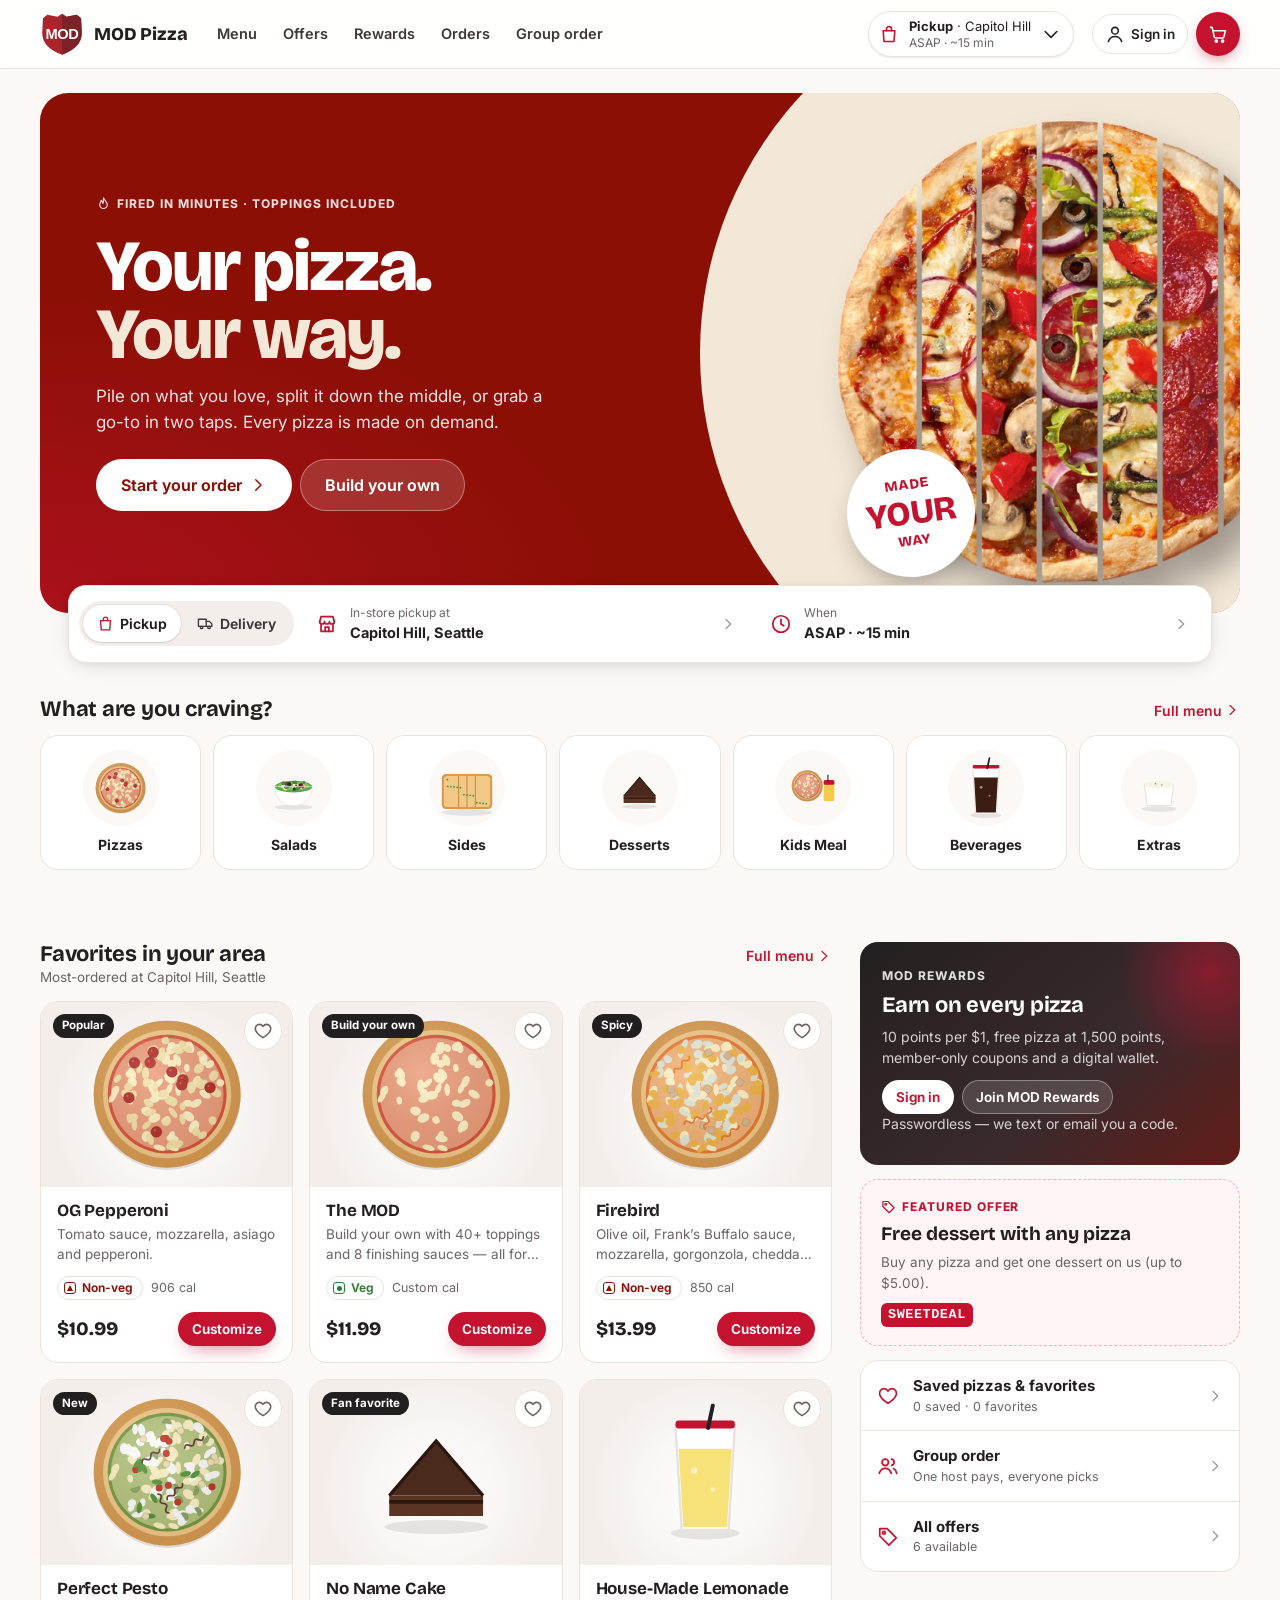
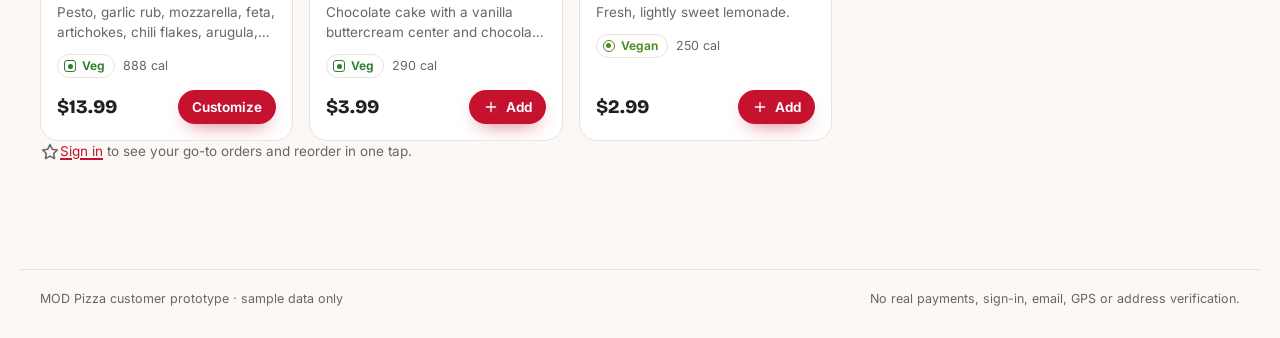
==== commit 9d0becdf: "ui-updates" ====
--- a/index.html
+++ b/index.html
@@ -6,7 +6,7 @@
   <meta name="theme-color" content="#c4122f">
   <meta name="description" content="MOD Pizza customer ordering prototype — browse, customize, order, track and earn rewards.">
   <title>MOD Pizza</title>
-  <link rel="icon" href="data:image/svg+xml,%3Csvg xmlns='http://www.w3.org/2000/svg' viewBox='0 0 64 64'%3E%3Crect width='64' height='64' rx='14' fill='%23c4122f'/%3E%3Ctext x='32' y='41' font-family='Arial Black,Arial' font-weight='900' font-size='22' text-anchor='middle' fill='%23fff'%3EMOD%3C/text%3E%3C/svg%3E">
+  <link rel="icon" href="https://upload.wikimedia.org/wikipedia/en/thumb/2/2b/MOD_Pizza_logo.svg/960px-MOD_Pizza_logo.svg.png">
   <link rel="preconnect" href="https://fonts.googleapis.com">
   <link rel="preconnect" href="https://fonts.gstatic.com" crossorigin>
   <link href="https://fonts.googleapis.com/css2?family=Bricolage+Grotesque:opsz,wght@12..96,600;12..96,700;12..96,800&family=Inter:wght@400;500;600;700&display=swap" rel="stylesheet">
--- a/css/styles.css
+++ b/css/styles.css
@@ -37,7 +37,7 @@
 .sr-only { position: absolute !important; width: 1px; height: 1px; padding: 0; margin: -1px; overflow: hidden; clip: rect(0 0 0 0); white-space: nowrap; border: 0; }
 .muted { color: var(--muted); } .small { font-size: 13.5px; } .tiny { font-size: 12px; line-height: 1.45; } .center { text-align: center; }
 .err { color: var(--err); font-size: 13px; margin: 4px 0 0; } .warn, .warn-text { color: var(--warn); } .mt { margin-top: 22px; } .grow { flex: 1; }
-.opt { color: var(--faint); font-weight: 400; font-size: 12px; }
+.optl { color: var(--faint); font-weight: 400; font-size: 12px; }
 
 /* Focus */
 :focus { outline: none; }
@@ -229,24 +229,36 @@
 .rcard:has(input:disabled) { opacity: .5; cursor: not-allowed; }
 
 /* ---------------- Hero & home ---------------- */
-.hero { position: relative; display: grid; grid-template-columns: 1.1fr .9fr; align-items: center; gap: 20px; overflow: hidden; border-radius: var(--radius-lg); padding: 48px 48px 48px 52px; color: #fff; isolation: isolate;
-  background: radial-gradient(120% 140% at 85% 20%, #e0233f 0%, var(--red) 40%, var(--red-dark) 100%); }
-.hero::before { content: ''; position: absolute; inset: 0; z-index: -1; background-image: radial-gradient(rgba(255, 255, 255, .09) 1.5px, transparent 1.5px); background-size: 22px 22px; mask-image: linear-gradient(90deg, #000 0%, transparent 70%); }
+.hero { position: relative; display: grid; grid-template-columns: 1fr 1fr; align-items: center; gap: 20px; overflow: hidden; border-radius: var(--radius-lg); padding: 56px 0 56px 56px; min-height: 520px; color: #fff; isolation: isolate; background: var(--red-dark); }
+.hero::before { content: ''; position: absolute; inset: 0; z-index: -1; background: radial-gradient(70% 90% at 0% 100%, rgba(196, 18, 47, .55) 0%, transparent 70%); }
 .hero h1 { font-size: clamp(40px, 6vw, 72px); line-height: .95; letter-spacing: -.03em; margin: 14px 0 16px; }
-.hero h1 span { color: #ffd9de; }
-.hero p { font-size: 17px; max-width: 460px; color: rgba(255, 255, 255, .9); }
+.hero h1 span { color: #f3e7d7; }
+.hero p { font-size: 17px; max-width: 460px; color: rgba(255, 255, 255, .88); }
 .hero .btn-row { margin-top: 24px; }
+.hero .btn-white { color: var(--red-dark); }
 .eyebrow { display: inline-flex; align-items: center; gap: 6px; font-size: 12px; font-weight: 750; text-transform: uppercase; letter-spacing: .08em; color: var(--red); }
 .eyebrow .ico { width: 15px; height: 15px; }
 .eyebrow.light { color: rgba(255, 255, 255, .85); }
-.hero-art { position: relative; display: grid; place-items: center; }
-.hero-pizza { width: min(420px, 100%); filter: drop-shadow(0 30px 40px rgba(0, 0, 0, .35)); animation: spin 90s linear infinite; }
-@keyframes spin { to { transform: rotate(360deg); } }
-.hero-badge { position: absolute; right: 4%; bottom: 8%; display: flex; gap: 8px; align-items: center; background: var(--ink); color: #fff; font-weight: 700; font-size: 13px; line-height: 1.2; padding: 10px 14px; border-radius: 16px; transform: rotate(-4deg); box-shadow: var(--shadow-lg); }
-.hero-badge .ico { color: #ffd166; }
+.hero-art { position: relative; align-self: stretch; margin: -56px 0; min-height: 520px; }
+.hero-art::before { content: ''; position: absolute; top: 50%; left: 4%; width: 135%; aspect-ratio: 1; transform: translateY(-50%); border-radius: 50%; background: #f3e7d7; }
+.hero-plate { position: absolute; top: 50%; left: 14%; width: 112%; aspect-ratio: 1; transform: translateY(-50%); border-radius: 50%; overflow: hidden; }
+.hero-plate img { width: 100%; height: 100%; object-fit: cover; display: block; transition: transform 1.2s var(--ease); }
+.hero:hover .hero-plate img { transform: scale(1.03) rotate(-2deg); }
+.made-badge { position: absolute; left: 30%; bottom: 7%; width: 128px; height: 128px; border-radius: 50%; background: #fff; color: var(--red); display: flex; flex-direction: column; align-items: center; justify-content: center; line-height: 1; box-shadow: 0 14px 30px -10px rgba(35, 31, 32, .45); transform: rotate(-8deg); font-family: var(--display); text-transform: uppercase; }
+.made-badge span { font-size: 14px; font-weight: 800; letter-spacing: .06em; }
+.made-badge strong { font-size: 34px; font-weight: 800; margin: 4px 0; letter-spacing: -.01em; }
 @media (max-width: 860px) {
-  .hero { grid-template-columns: 1fr; padding: 30px 24px 0; border-radius: 22px; }
-  .hero-art { margin: 0 -24px -60px; } .hero-pizza { width: 300px; } .hero-badge { right: 18px; bottom: 80px; }
+  .hero { grid-template-columns: 1fr; padding: 30px 24px 0; border-radius: 22px; min-height: 0; }
+  .hero { padding: 26px 20px 0; gap: 0; }
+  .hero h1 { font-size: 42px; margin: 10px 0 10px; }
+  .hero p { font-size: 15px; }
+  .hero .btn-row { flex-wrap: nowrap; margin-top: 16px; }
+  .hero .btn-row .btn-lg { flex: 1 1 auto; min-height: 46px; padding: 0 12px; font-size: 14.5px; }
+  .hero-art { margin: 18px -20px 0; min-height: 0; height: 230px; }
+  .hero-art::before { top: 0; left: 50%; width: 150%; transform: translateX(-50%); }
+  .hero-plate { top: 22px; left: 50%; width: 100%; transform: translateX(-50%); }
+  .made-badge { left: auto; right: 14px; bottom: auto; top: -6px; width: 92px; height: 92px; }
+  .made-badge strong { font-size: 25px; } .made-badge span { font-size: 11px; }
 }
 .ctx-card { display: flex; flex-wrap: wrap; gap: 10px; align-items: stretch; background: #fff; border: 1px solid var(--line); border-radius: var(--radius); padding: 10px; margin: -28px 28px 0; position: relative; z-index: 2; box-shadow: var(--shadow); }
 .ctx-card .seg { align-self: center; }
@@ -755,3 +767,170 @@
   .search { flex: 1 1 100%; }
 }
 .store-opt .so-name { display: block; }
+@keyframes spin { to { transform: rotate(360deg); } }
+
+/* ---------------- Round 3 additions ---------------- */
+.fav-strip { display: flex; flex-wrap: wrap; gap: 8px; align-items: center; margin-bottom: 14px; }
+.fav-strip .ico { width: 15px; color: var(--red); vertical-align: -3px; margin-right: 4px; }
+.opt-fs { margin: 6px 0 14px; }
+.method-grid { display: grid; grid-template-columns: repeat(3, 1fr); gap: 8px; }
+.method-grid.two { grid-template-columns: 1fr 1fr; }
+@media (max-width: 560px) { .method-grid { grid-template-columns: 1fr; } }
+.method { position: relative; display: flex; gap: 10px; align-items: center; border: 1.5px solid var(--line); border-radius: 14px; padding: 12px; cursor: pointer; background: #fff; }
+.method input { position: absolute; opacity: 0; inset: 0; cursor: pointer; margin: 0; }
+.method > .ico { color: var(--red); flex: none; }
+.method span { display: flex; flex-direction: column; font-size: 14px; line-height: 1.3; } .method small { color: var(--muted); font-size: 12px; }
+.method.on { border-color: var(--red); background: var(--red-50); box-shadow: inset 0 0 0 1px var(--red); }
+.method.off { opacity: .45; cursor: not-allowed; } .method.off input { cursor: not-allowed; }
+.method:has(input:focus-visible) { outline: 3px solid var(--red); outline-offset: 2px; }
+.instore-acts { display: grid; grid-template-columns: 1fr 1fr; gap: 8px; margin: 10px 0 12px; }
+.instore-btn { display: flex; gap: 10px; align-items: center; text-align: left; border: 1.5px solid var(--line); background: #fff; border-radius: 14px; padding: 12px; text-decoration: none; color: var(--ink); font: inherit; cursor: pointer; }
+.instore-btn:hover { border-color: var(--ink); color: var(--ink); }
+.instore-btn > .ico { color: var(--red); width: 24px; height: 24px; flex: none; }
+.instore-btn span { display: flex; flex-direction: column; font-size: 14px; } .instore-btn small { color: var(--muted); }
+.money-in { position: relative; flex: 1; display: flex; } .money-in span { position: absolute; left: 13px; top: 50%; transform: translateY(-50%); color: var(--muted); font-weight: 600; }
+.money-in input { padding-left: 26px !important; }
+.inline-form + .tiny, .card .inline-form { margin-top: 12px; }
+.center-row { justify-content: center; }
+/* Auth */
+.auth { display: grid; grid-template-columns: 1fr minmax(320px, 460px); gap: 0; align-items: stretch; background: var(--red-dark); border-radius: var(--radius-lg); overflow: hidden; min-height: 560px; }
+.auth-art { position: relative; overflow: hidden; }
+.auth-art::before { content: ''; position: absolute; width: 120%; aspect-ratio: 1; left: -40%; top: 50%; transform: translateY(-50%); border-radius: 50%; background: #f3e7d7; }
+.auth-plate { position: absolute; width: 100%; aspect-ratio: 1; left: -28%; top: 50%; transform: translateY(-50%); border-radius: 50%; overflow: hidden; }
+.auth-plate img { width: 100%; height: 100%; object-fit: cover; }
+.auth-art .made-badge { left: auto; right: 12%; bottom: 10%; }
+.auth-card { margin: 18px; border-radius: 22px; padding: 28px; display: flex; flex-direction: column; justify-content: center; }
+.auth-card h1 { font-size: 32px; margin-top: 6px; }
+.auth-form { margin: 14px 0 6px; }
+.auth-card .seg { margin-top: 6px; }
+.otp-input { font-family: ui-monospace, 'SF Mono', Menlo, monospace; font-size: 28px !important; letter-spacing: .55em; text-align: center; padding-left: .55em !important; font-weight: 700; }
+.sim-msg { display: flex; gap: 12px; align-items: flex-start; background: var(--ink); color: #fff; border-radius: 16px; padding: 12px 14px; margin: 10px 0 4px; box-shadow: var(--shadow); }
+.sim-msg small { display: block; color: rgba(255, 255, 255, .6); font-size: 11.5px; margin-bottom: 2px; } .sim-msg span { font-size: 14px; }
+.sim-msg strong { letter-spacing: .12em; color: #ffd166; }
+.sim-ico { width: 34px; height: 34px; border-radius: 10px; background: var(--red); display: grid; place-items: center; flex: none; }
+.auth-row { justify-content: space-between; margin-top: 4px; }
+.auth-or { display: flex; align-items: center; gap: 10px; color: var(--faint); font-size: 12.5px; margin: 14px 0; }
+.auth-or::before, .auth-or::after { content: ''; flex: 1; height: 1px; background: var(--line); }
+@media (max-width: 860px) {
+  .auth { grid-template-columns: 1fr; background: none; min-height: 0; border-radius: 0; }
+  .auth-art { height: 170px; background: var(--red-dark); border-radius: 22px 22px 0 0; }
+  .auth-art::before { width: 130%; left: 50%; top: 40px; transform: translateX(-50%); }
+  .auth-plate { width: 78%; left: 50%; top: 56px; transform: translateX(-50%); }
+  .auth-art .made-badge { top: 10px; bottom: auto; right: 12px; width: 76px; height: 76px; } .auth-art .made-badge strong { font-size: 20px; } .auth-art .made-badge span { font-size: 9px; }
+  .auth-card { margin: -20px 0 0; position: relative; padding: 22px; }
+}
+.acct-head { display: flex; gap: 12px; align-items: center; margin-bottom: 14px; } .acct-head div { display: flex; flex-direction: column; } .acct-head small { color: var(--muted); }
+.avatar.lg { width: 52px; height: 52px; font-size: 22px; } .avatar.guest { background: var(--sand); color: var(--ink-80); }
+.journey-card { flex-wrap: nowrap; } .journey-card > div:nth-child(2) { flex: 1; }
+@media (max-width: 560px) { .journey-card { flex-wrap: wrap; } }
+/* Scanner */
+.scanner { position: relative; height: 220px; border-radius: 16px; background: radial-gradient(circle at 50% 40%, #3a3334, #151213); display: grid; place-items: center; color: rgba(255, 255, 255, .8); font-size: 13px; overflow: hidden; margin-bottom: 12px; }
+.scanner p { position: absolute; bottom: 10px; margin: 0; }
+.scan-frame { position: relative; width: 70%; height: 46%; }
+.scan-frame span { position: absolute; width: 26px; height: 26px; border: 3px solid #fff; }
+.scan-frame span:nth-child(1) { top: 0; left: 0; border-right: 0; border-bottom: 0; border-radius: 8px 0 0 0; } .scan-frame span:nth-child(2) { top: 0; right: 0; border-left: 0; border-bottom: 0; border-radius: 0 8px 0 0; }
+.scan-frame span:nth-child(3) { bottom: 0; left: 0; border-right: 0; border-top: 0; border-radius: 0 0 0 8px; } .scan-frame span:nth-child(4) { bottom: 0; right: 0; border-left: 0; border-top: 0; border-radius: 0 0 8px 0; }
+.scan-line { position: absolute; left: 6%; right: 6%; height: 2px; background: #ff4d67; box-shadow: 0 0 12px #ff4d67; top: 10%; animation: scanY 1.8s ease-in-out infinite alternate; }
+.scanner.busy .scan-line { animation-duration: .4s; }
+@keyframes scanY { to { top: 88%; } }
+.scan-status { font-size: 14px; font-weight: 600; } .scan-status.ok { color: var(--ok); } .scan-status.err { color: var(--err); }
+.journey-opt.upload { cursor: pointer; } .journey-opt:disabled { opacity: .5; }
+/* Slots */
+.next-slot { display: flex; align-items: center; gap: 12px; width: 100%; text-align: left; border: 1.5px solid var(--line); background: #fff; border-radius: 14px; padding: 12px 14px; margin: 14px 0 4px; font: inherit; color: var(--ink); cursor: pointer; }
+.next-slot > .ico:first-child { color: var(--red); } .next-slot span { flex: 1; display: flex; flex-direction: column; } .next-slot small { color: var(--muted); }
+.next-slot.on { border-color: var(--red); background: var(--red-50); } .next-slot > .ico:last-child { color: var(--red); }
+.slot-part { margin-top: 10px; } .slot-part h4 { margin: 0 0 6px; font-size: 12px; text-transform: uppercase; letter-spacing: .08em; color: var(--muted); }
+.slot { display: flex; flex-direction: column; align-items: center; line-height: 1.15; min-height: 46px; justify-content: center; }
+.slot small { font-size: 11px; font-weight: 500; color: var(--muted); } .slot.on small { color: rgba(255, 255, 255, .8); }
+.day-tab:disabled { opacity: .4; cursor: not-allowed; }
+.slot-grid { grid-template-columns: repeat(auto-fill, minmax(84px, 1fr)); }
+.instore { scroll-margin-top: calc(var(--hdr) + 16px); }
+@media (prefers-reduced-motion: reduce) { .scan-line { animation: none; top: 50%; } }
+a.journey-chip { color: var(--ink); text-decoration: none; } a.journey-chip:hover { color: var(--red); border-color: var(--line-strong); }
+/* ---------------- Round 4 ---------------- */
+.tsteps { grid-template-columns: repeat(var(--n, 5), 1fr); }
+@media (max-width: 560px) { .tsteps .ts span:last-child { font-size: 10.5px; line-height: 1.2; } .ts-dot { width: 24px; height: 24px; } .ts::before { top: 11px; } }
+.store-search { display: grid; gap: 8px; margin-bottom: 12px; }
+.store-search .inline-form { margin: 0; }
+.store-search .btn .ico { width: 16px; }
+.gps-btn { min-height: 42px; }
+.near-label { display: flex; align-items: center; gap: 8px; font-size: 13.5px; margin: 2px 0 0; background: var(--info-bg); color: #1b3f74; border-radius: 10px; padding: 8px 12px; }
+.near-label span { flex: 1; } .near-label .ico { width: 16px; flex: none; }
+.dist { display: inline-block; margin-left: 8px; font-size: 12px; font-weight: 700; color: var(--ink-80); background: var(--sand); border-radius: 999px; padding: 1px 8px; white-space: nowrap; }
+.dist.near { background: var(--red); color: #fff; }
+.dlg-wrap { grid-template-columns: minmax(0, 1fr); } .dlg { min-width: 0; }
+.store-search .inline-form input { min-width: 0; }
+/* ---------------- Round 5: profile ---------------- */
+.prof-hero { position: relative; overflow: hidden; border-radius: var(--radius-lg); color: #fff; background: radial-gradient(120% 160% at 100% 0%, var(--red) 0%, var(--red-dark) 45%, var(--ink) 100%); padding: 28px 28px 22px; margin-bottom: 20px; isolation: isolate; }
+.prof-hero::after { content: ''; position: absolute; right: -90px; top: -90px; width: 300px; height: 300px; border-radius: 50%; border: 36px solid rgba(255, 255, 255, .06); z-index: -1; }
+.ph-main { display: flex; align-items: center; gap: 18px; }
+.ph-avatar { width: 84px; height: 84px; border-radius: 50%; flex: none; display: grid; place-items: center; background: #f3e7d7; color: var(--red-dark); font-family: var(--display); font-weight: 800; font-size: 32px; box-shadow: 0 0 0 4px rgba(255, 255, 255, .18); }
+.ph-avatar.guest { background: rgba(255, 255, 255, .14); color: #fff; } .ph-avatar.guest .ico { width: 36px; height: 36px; }
+.ph-id { flex: 1; min-width: 0; } .ph-id h1 { margin: 0 0 6px; font-size: clamp(26px, 4vw, 34px); color: #fff; }
+.ph-id p { margin: 0; display: flex; flex-wrap: wrap; align-items: center; gap: 8px; color: rgba(255, 255, 255, .8); font-size: 14px; }
+.ph-foot { display: grid; grid-template-columns: 1.3fr 1fr; gap: 20px; align-items: end; margin-top: 22px; padding-top: 18px; border-top: 1px solid rgba(255, 255, 255, .14); }
+.pstats { display: grid; grid-template-columns: repeat(auto-fit, minmax(90px, 1fr)); gap: 8px; }
+.pstat { display: flex; flex-direction: column; gap: 2px; padding: 10px 12px; border-radius: 14px; background: rgba(255, 255, 255, .08); color: #fff; text-decoration: none; transition: background .15s; }
+.pstat:hover { background: rgba(255, 255, 255, .16); color: #fff; }
+.pstat strong { font-family: var(--display); font-size: 22px; line-height: 1.1; } .pstat span { font-size: 12px; color: rgba(255, 255, 255, .7); }
+.pcomp-top { display: flex; justify-content: space-between; gap: 10px; font-weight: 650; font-size: 14px; flex-wrap: wrap; }
+.pcomp small { color: rgba(255, 255, 255, .7); font-size: 12px; font-weight: 500; }
+.pcomp .meter { margin: 8px 0 6px; }
+@media (max-width: 760px) { .prof-hero { padding: 22px 18px 18px; border-radius: 22px; } .ph-main { flex-wrap: wrap; } .ph-avatar { width: 64px; height: 64px; font-size: 24px; } .ph-act { width: 100%; } .ph-foot { grid-template-columns: 1fr; } }
+.prof-grid { display: grid; grid-template-columns: minmax(0, 1fr) 340px; gap: 20px; align-items: start; }
+@media (max-width: 980px) { .prof-grid { grid-template-columns: 1fr; } }
+.prof-main { display: grid; gap: 16px; } .prof-side { display: grid; gap: 16px; } .prof-side > * + * { margin-top: 0 !important; }
+.psect { padding: 0; overflow: hidden; }
+.psect-head { display: flex; align-items: center; gap: 14px; padding: 18px 20px; border-bottom: 1px solid var(--line); }
+.psect-head > div:nth-child(2) { flex: 1; min-width: 0; } .psect-head h2 { margin: 0; } .psect-head p { margin: 2px 0 0; }
+.psect-ico { width: 42px; height: 42px; border-radius: 12px; display: grid; place-items: center; background: var(--red-50); color: var(--red); flex: none; }
+.psect-ico.food { background: #eaf5e9; color: var(--veg); } .psect-ico.notif { background: var(--info-bg); color: var(--info); }
+.psect > :not(.psect-head) { padding: 6px 20px 20px; }
+.pdl { margin: 0; display: grid; }
+.prow { display: grid; grid-template-columns: 160px 1fr; gap: 12px; padding: 13px 0; border-bottom: 1px solid var(--line); font-size: 15px; }
+.prow:last-child { border-bottom: 0; } .prow dt { color: var(--muted); font-size: 14px; } .prow dd { margin: 0; font-weight: 600; word-break: break-word; }
+@media (max-width: 520px) { .prow { grid-template-columns: 1fr; gap: 2px; } }
+.pform { padding-top: 16px !important; } .pform fieldset { margin-bottom: 18px; } .pform legend { font-family: var(--display); font-size: 15px; color: var(--ink); }
+.food-view { display: grid; gap: 14px; padding-top: 16px !important; }
+.food-view h4 { margin: 0 0 8px; font-size: 12px; text-transform: uppercase; letter-spacing: .08em; color: var(--muted); }
+.tag-row { display: flex; flex-wrap: wrap; gap: 6px; }
+.tag { display: inline-flex; align-items: center; gap: 6px; padding: 6px 12px; border-radius: 999px; font-size: 13.5px; font-weight: 650; }
+.tag .ico { width: 15px; height: 15px; }
+.tag-alg { background: #fdecef; color: var(--err); } .tag-diet { background: #eaf5e9; color: var(--veg); }
+.chip-check.alg input:checked + span { background: #fdecef; border-color: var(--err); color: var(--err); }
+.diet-grid { display: grid; grid-template-columns: repeat(auto-fill, minmax(220px, 1fr)); gap: 8px; }
+.diet-opt { position: relative; display: flex; gap: 12px; align-items: flex-start; border: 1.5px solid var(--line); border-radius: 14px; padding: 12px; cursor: pointer; background: #fff; }
+.diet-opt input { position: absolute; opacity: 0; inset: 0; margin: 0; cursor: pointer; }
+.diet-check { width: 22px; height: 22px; border-radius: 7px; border: 2px solid var(--line-strong); display: grid; place-items: center; flex: none; color: transparent; margin-top: 1px; }
+.diet-check .ico { width: 14px; height: 14px; stroke-width: 3; }
+.diet-opt span:last-child { display: flex; flex-direction: column; font-size: 14px; } .diet-opt small { color: var(--muted); font-size: 12.5px; }
+.diet-opt:has(input:checked) { border-color: var(--veg); background: #f3faf2; } .diet-opt:has(input:checked) .diet-check { background: var(--veg); border-color: var(--veg); color: #fff; }
+.diet-opt:has(input:focus-visible) { outline: 3px solid var(--red); outline-offset: 2px; }
+.toggles { padding-top: 8px !important; }
+.pside-rewards .psr-pts { font-family: var(--display); font-size: 34px; font-weight: 800; line-height: 1.1; margin: 4px 0; } .pside-rewards .psr-pts strong { font-weight: 800; }
+.pside-cta { text-align: left; } .pside-cta .psect-ico { margin-bottom: 10px; }
+.prof-src { display: flex; gap: 6px; align-items: center; color: var(--info); margin: 0 0 6px; } .prof-src .ico { width: 15px; }
+.auto-diet { display: flex; gap: 8px; align-items: center; background: #eaf5e9; color: #1d5a22; border-radius: 12px; padding: 9px 14px; font-size: 14px; margin: 4px 0 8px; }
+.auto-diet span { flex: 1; } .auto-diet .ico { width: 16px; flex: none; }
+.pwarn { display: inline-flex; align-items: center; gap: 4px; font-size: 11.5px; font-weight: 700; color: var(--warn); background: var(--warn-bg); border-radius: 999px; padding: 2px 8px; }
+.pwarn .ico { width: 12px; height: 12px; }
+.cline-pwarn { display: flex; gap: 6px; align-items: center; color: var(--warn); font-size: 13px; font-weight: 600; margin: 6px 0 0; } .cline-pwarn .ico { width: 15px; flex: none; }
+.pnote { margin-top: 10px; }
+html.app .prof-hero { margin: 0 -4px 16px; }
+/* ---------------- Round 6: MOD brand assets ---------------- */
+.logo { align-items: center; gap: 10px; }
+.logo-img, .logo-svg { width: 44px; height: auto; display: block; flex: none; }
+.logo .logo-text { font-family: var(--display); font-weight: 800; font-size: 18px; letter-spacing: -.01em; color: var(--ink); }
+.pcard-art:has(img.photo) { padding: 0; background: #efe5d6; }
+.pcard-art img.photo { width: 100%; height: 100%; object-fit: cover; display: block; transition: transform .4s var(--ease); }
+.pcard:hover .pcard-art img.photo { transform: scale(1.04); }
+.art-fb { display: grid; place-items: center; width: 100%; height: 100%; } .art-fb svg { width: 70%; }
+.cat-art:has(img.photo) { overflow: hidden; padding: 0; } .cat-art img.photo { width: 100%; height: 100%; object-fit: cover; border-radius: 50%; }
+.b-art.has-photo { padding: 0; overflow: hidden; background: #efe5d6; } .b-art.has-photo img.photo { width: 100%; height: 100%; object-fit: cover; }
+.cline-art img.photo, .go-art img.photo, .upsell-art img.photo, .saved-art img.photo, .gate-art img.photo { width: 100%; height: 100%; object-fit: cover; border-radius: 14px; display: block; }
+.cline-art, .go-art, .upsell-art { border-radius: 14px; overflow: hidden; }
+.gate-art img.photo { border-radius: 50%; }
+.inv-logo, .pass-logo { display: flex; align-items: center; gap: 10px; font-family: var(--display); font-weight: 800; font-size: 20px; }
+.inv-logo .logo-img, .inv-logo .logo-svg { width: 56px; }
+.pass-logo { color: #fff; } .pass-logo .logo-img, .pass-logo .logo-svg { width: 48px; background: #fff; border-radius: 10px; padding: 4px; }
+@media (max-width: 420px) { .logo .logo-text { display: none; } }
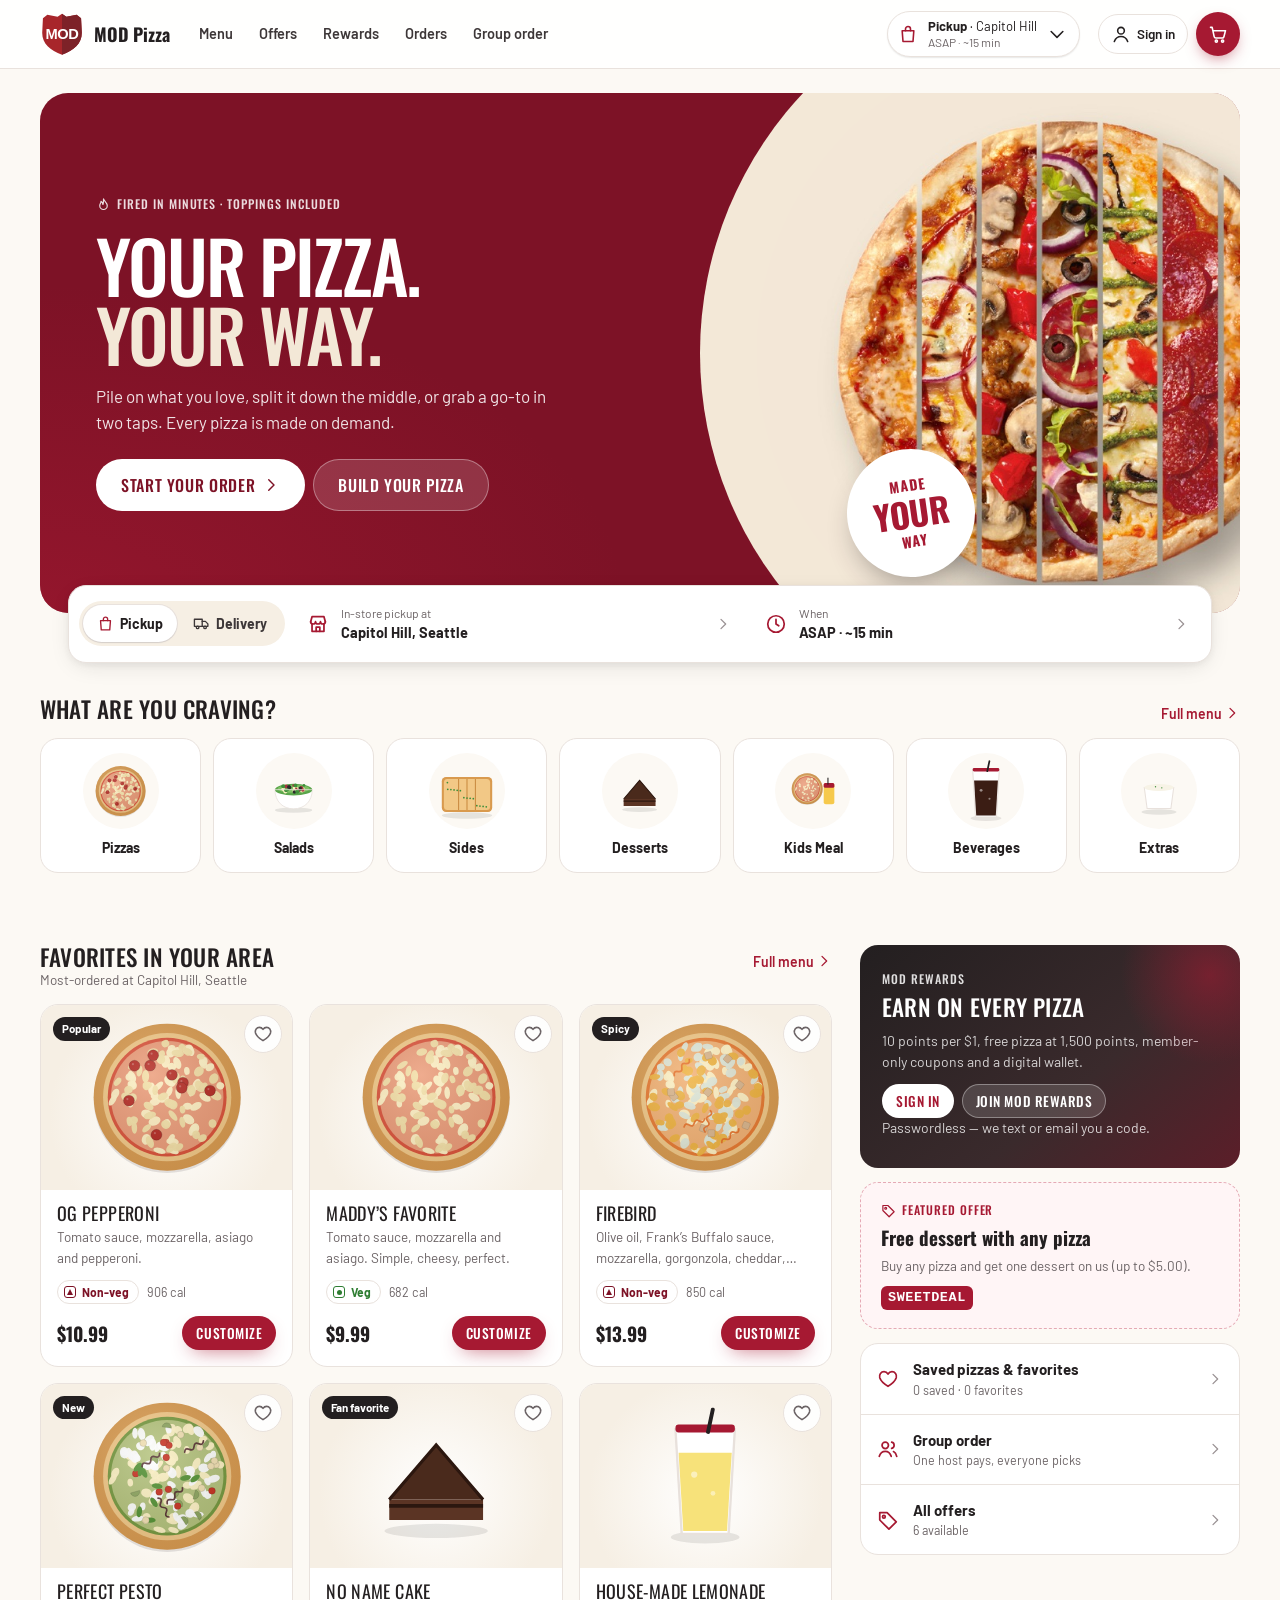
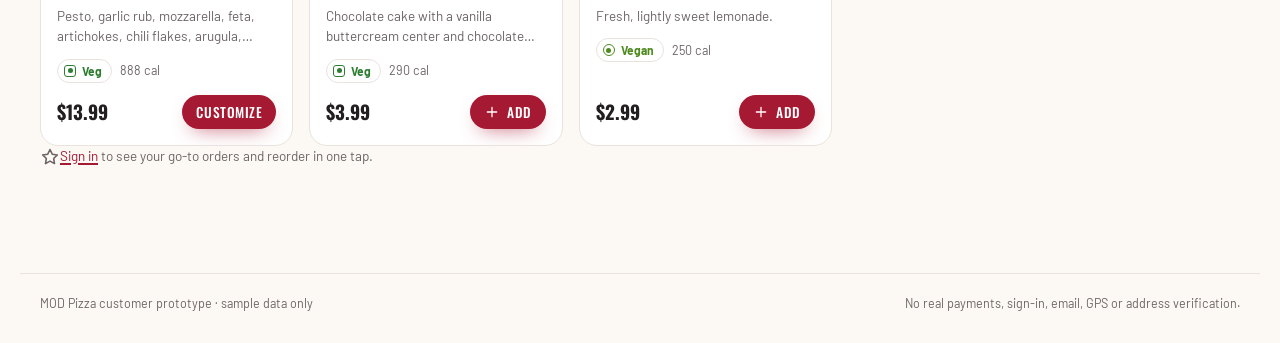
==== commit b9966019: "branding-update" ====
--- a/index.html
+++ b/index.html
@@ -3,13 +3,13 @@
 <head>
   <meta charset="utf-8">
   <meta name="viewport" content="width=device-width, initial-scale=1, viewport-fit=cover">
-  <meta name="theme-color" content="#c4122f">
+  <meta name="theme-color" content="#a61932">
   <meta name="description" content="MOD Pizza customer ordering prototype — browse, customize, order, track and earn rewards.">
   <title>MOD Pizza</title>
   <link rel="icon" href="https://upload.wikimedia.org/wikipedia/en/thumb/2/2b/MOD_Pizza_logo.svg/960px-MOD_Pizza_logo.svg.png">
   <link rel="preconnect" href="https://fonts.googleapis.com">
   <link rel="preconnect" href="https://fonts.gstatic.com" crossorigin>
-  <link href="https://fonts.googleapis.com/css2?family=Bricolage+Grotesque:opsz,wght@12..96,600;12..96,700;12..96,800&family=Inter:wght@400;500;600;700&display=swap" rel="stylesheet">
+  <link href="https://fonts.googleapis.com/css2?family=Oswald:wght@400;500;600;700&family=Barlow:wght@400;500;600;700&display=swap" rel="stylesheet">
   <link rel="stylesheet" href="css/styles.css">
 </head>
 <body>
--- a/css/styles.css
+++ b/css/styles.css
@@ -1,19 +1,22 @@
 /* MOD Customer Prototype — design system & layout.
-   Brand: red #c4122f · dark red #8b0f05 · ink #231f20 · white #ffffff */
+   Brand (MOD 2026 Brand Architecture): Brick Oven Burgundy #a61932 (primary) · Roma Red #e40032 (accent, always with burgundy)
+   Crust #f3e8d7 · black/ink · white · secondary Sky Blue #87d3e1, Ice Cold Aqua #ceebf0, Olive Oil Green #c5d800.
+   Type: Oswald (headlines/subheads, all caps) · Barlow (paragraph). */
 :root {
-  --red: #c4122f; --red-dark: #8b0f05; --ink: #231f20; --white: #fff;
-  --red-50: #fdf1f3; --red-100: #f9dde2; --red-200: #f0b3be;
-  --paper: #fbf8f6; --sand: #f4eeea; --line: #e9e2dd; --line-strong: #d6ccc6;
+  --red: #a61932; --red-dark: #7d1226; --roma: #e40032; --crust: #f3e8d7; --ink: #231f20; --white: #fff;
+  --sky: #87d3e1; --aqua: #ceebf0; --olive: #c5d800; --olive-ink: #2b3928;
+  --red-50: #fbf0f2; --red-100: #f4d9de; --red-200: #e5aab5;
+  --paper: #fcf9f4; --sand: #f6efe4; --line: #e9e2dd; --line-strong: #d6ccc6;
   --ink-80: #3d3738; --muted: #6c6466; --faint: #9a9294;
   --ok: #1d7a4b; --ok-bg: #e8f5ee; --warn: #9a5800; --warn-bg: #fff4e0; --info: #2357a3; --info-bg: #eaf1fb; --err: #b3122b;
-  --veg: #2e7d32; --nonveg: #8b0f05; --vegan: #4f8a1f;
+  --veg: #2e7d32; --nonveg: #7d1226; --vegan: #4f8a1f;
   --gold: #b88a1b;
   --radius: 18px; --radius-sm: 12px; --radius-lg: 28px;
   --shadow-sm: 0 1px 2px rgba(35, 31, 32, .06), 0 1px 1px rgba(35, 31, 32, .04);
   --shadow: 0 6px 24px -8px rgba(35, 31, 32, .18), 0 2px 6px rgba(35, 31, 32, .05);
   --shadow-lg: 0 24px 60px -20px rgba(35, 31, 32, .35);
-  --font: 'Inter', system-ui, -apple-system, 'Segoe UI', Roboto, sans-serif;
-  --display: 'Bricolage Grotesque', 'Inter', system-ui, sans-serif;
+  --font: 'Barlow', system-ui, -apple-system, 'Segoe UI', Roboto, sans-serif;
+  --display: 'Oswald', 'Barlow', system-ui, sans-serif;
   --hdr: 68px; --tab: 0px;
   --ease: cubic-bezier(.2, .8, .2, 1);
 }
@@ -21,10 +24,10 @@
 html { -webkit-text-size-adjust: 100%; scroll-padding-top: calc(var(--hdr) + 16px); }
 body { margin: 0; font-family: var(--font); font-size: 15px; line-height: 1.5; color: var(--ink); background: var(--paper); -webkit-font-smoothing: antialiased; padding-bottom: var(--tab); }
 body.dlg-open { overflow: hidden; }
-h1, h2, h3 { font-family: var(--display); line-height: 1.12; margin: 0 0 .4em; letter-spacing: -.01em; }
-h1 { font-size: clamp(28px, 4vw, 40px); font-weight: 800; }
-h2 { font-size: 22px; font-weight: 700; }
-h3, .h3 { font-size: 17px; font-weight: 700; font-family: var(--display); }
+h1, h2, h3 { font-family: var(--display); line-height: 1.1; margin: 0 0 .4em; letter-spacing: .01em; text-transform: uppercase; }
+h1 { font-size: clamp(30px, 4.2vw, 44px); font-weight: 500; }
+h2 { font-size: 23px; font-weight: 500; }
+h3, .h3 { font-size: 18px; font-weight: 400; font-family: var(--display); text-transform: uppercase; letter-spacing: .02em; }
 p { margin: 0 0 .6em; }
 a { color: var(--red); text-decoration-thickness: 1.5px; text-underline-offset: 2px; }
 a:hover { color: var(--red-dark); }
@@ -69,7 +72,7 @@
 .journey-chip { display: flex; align-items: center; gap: 6px; border: 1px solid var(--line); background: #fff; border-radius: 999px; height: 40px; padding: 0 12px; font-weight: 600; font-size: 13.5px; }
 .journey-chip.member { background: var(--ink); color: #fff; border-color: var(--ink); }
 .journey-chip.member .ico { color: #ffd166; }
-.cart-btn { position: relative; display: grid; place-items: center; width: 44px; height: 44px; border-radius: 999px; background: var(--red); color: #fff; box-shadow: 0 6px 16px -6px rgba(196, 18, 47, .7); }
+.cart-btn { position: relative; display: grid; place-items: center; width: 44px; height: 44px; border-radius: 999px; background: var(--red); color: #fff; box-shadow: 0 6px 16px -6px rgba(166, 25, 50, .7); }
 .cart-btn:hover { background: var(--red-dark); color: #fff; }
 .cart-btn .badge { position: absolute; top: -4px; right: -4px; min-width: 20px; height: 20px; padding: 0 5px; border-radius: 999px; background: var(--ink); color: #fff; font-size: 11.5px; font-weight: 700; display: grid; place-items: center; border: 2px solid #fff; }
 .cart-btn .badge.zero { display: none; }
@@ -123,7 +126,7 @@
 .btn-sm .ico { width: 16px; height: 16px; }
 .btn-lg { min-height: 52px; padding: 0 24px; font-size: 16px; }
 .btn-block { width: 100%; }
-.btn-primary { background: var(--red); color: #fff; box-shadow: 0 8px 20px -10px rgba(196, 18, 47, .8); }
+.btn-primary { background: var(--red); color: #fff; box-shadow: 0 8px 20px -10px rgba(166, 25, 50, .8); }
 .btn-primary:hover { background: var(--red-dark); color: #fff; }
 .btn-ink { background: var(--ink); color: #fff; } .btn-ink:hover { background: #000; color: #fff; }
 .btn-outline { background: #fff; border-color: var(--line-strong); color: var(--ink); } .btn-outline:hover { border-color: var(--ink); color: var(--ink); }
@@ -230,9 +233,9 @@
 
 /* ---------------- Hero & home ---------------- */
 .hero { position: relative; display: grid; grid-template-columns: 1fr 1fr; align-items: center; gap: 20px; overflow: hidden; border-radius: var(--radius-lg); padding: 56px 0 56px 56px; min-height: 520px; color: #fff; isolation: isolate; background: var(--red-dark); }
-.hero::before { content: ''; position: absolute; inset: 0; z-index: -1; background: radial-gradient(70% 90% at 0% 100%, rgba(196, 18, 47, .55) 0%, transparent 70%); }
+.hero::before { content: ''; position: absolute; inset: 0; z-index: -1; background: radial-gradient(70% 90% at 0% 100%, rgba(166, 25, 50, .55) 0%, transparent 70%); }
 .hero h1 { font-size: clamp(40px, 6vw, 72px); line-height: .95; letter-spacing: -.03em; margin: 14px 0 16px; }
-.hero h1 span { color: #f3e7d7; }
+.hero h1 span { color: #f3e8d7; }
 .hero p { font-size: 17px; max-width: 460px; color: rgba(255, 255, 255, .88); }
 .hero .btn-row { margin-top: 24px; }
 .hero .btn-white { color: var(--red-dark); }
@@ -240,7 +243,7 @@
 .eyebrow .ico { width: 15px; height: 15px; }
 .eyebrow.light { color: rgba(255, 255, 255, .85); }
 .hero-art { position: relative; align-self: stretch; margin: -56px 0; min-height: 520px; }
-.hero-art::before { content: ''; position: absolute; top: 50%; left: 4%; width: 135%; aspect-ratio: 1; transform: translateY(-50%); border-radius: 50%; background: #f3e7d7; }
+.hero-art::before { content: ''; position: absolute; top: 50%; left: 4%; width: 135%; aspect-ratio: 1; transform: translateY(-50%); border-radius: 50%; background: #f3e8d7; }
 .hero-plate { position: absolute; top: 50%; left: 14%; width: 112%; aspect-ratio: 1; transform: translateY(-50%); border-radius: 50%; overflow: hidden; }
 .hero-plate img { width: 100%; height: 100%; object-fit: cover; display: block; transition: transform 1.2s var(--ease); }
 .hero:hover .hero-plate img { transform: scale(1.03) rotate(-2deg); }
@@ -290,7 +293,7 @@
 .go-card h3 { margin: 4px 0; } .go-card .btn-row { margin-top: 8px; }
 .go-art { width: 96px; height: 96px; flex: none; }
 .rewards-card { background: linear-gradient(140deg, var(--ink) 0%, #3a2a2c 60%, var(--red-dark) 140%); color: #fff; border-radius: var(--radius); padding: 22px; position: relative; overflow: hidden; }
-.rewards-card::after { content: ''; position: absolute; right: -60px; top: -60px; width: 180px; height: 180px; border-radius: 50%; background: radial-gradient(circle, rgba(196, 18, 47, .55), transparent 70%); }
+.rewards-card::after { content: ''; position: absolute; right: -60px; top: -60px; width: 180px; height: 180px; border-radius: 50%; background: radial-gradient(circle, rgba(166, 25, 50, .55), transparent 70%); }
 .rewards-card.guest h2 { color: #fff; margin-top: 6px; }
 .rewards-card p { color: rgba(255, 255, 255, .8); font-size: 14px; }
 .rc-top { display: flex; justify-content: space-between; align-items: flex-start; position: relative; z-index: 1; }
@@ -508,8 +511,8 @@
 .ts-dot { width: 28px; height: 28px; border-radius: 50%; background: #fff; border: 3px solid var(--line); display: grid; place-items: center; z-index: 1; color: #fff; }
 .ts-dot .ico { width: 14px; height: 14px; stroke-width: 3; }
 .ts.done { color: var(--ink); } .ts.done .ts-dot { background: var(--red); border-color: var(--red); }
-.ts.now { color: var(--red); } .ts.now .ts-dot { border-color: var(--red); box-shadow: 0 0 0 6px rgba(196, 18, 47, .14); animation: nowpulse 1.6s infinite; }
-@keyframes nowpulse { 50% { box-shadow: 0 0 0 10px rgba(196, 18, 47, .06); } }
+.ts.now { color: var(--red); } .ts.now .ts-dot { border-color: var(--red); box-shadow: 0 0 0 6px rgba(166, 25, 50, .14); animation: nowpulse 1.6s infinite; }
+@keyframes nowpulse { 50% { box-shadow: 0 0 0 10px rgba(166, 25, 50, .06); } }
 .ts.off { opacity: .5; }
 @media (max-width: 560px) { .ts span:last-child { font-size: 11px; } }
 .map-card { margin-top: 16px; padding: 0; overflow: hidden; }
@@ -524,7 +527,7 @@
 .route-done { fill: none; stroke: var(--red); stroke-width: 5; stroke-linecap: round; stroke-linejoin: round; }
 .pin-store { fill: var(--red); stroke: #fff; stroke-width: 3; } .pin-t { fill: #fff; font: 800 11px var(--display); }
 .pin-home { fill: var(--ink); stroke: #fff; stroke-width: 3; }
-.cour-halo { fill: rgba(196, 18, 47, .2); animation: halo 1.6s ease-out infinite; transform-origin: center; transform-box: fill-box; }
+.cour-halo { fill: rgba(166, 25, 50, .2); animation: halo 1.6s ease-out infinite; transform-origin: center; transform-box: fill-box; }
 .cour-dot { fill: var(--red); stroke: #fff; stroke-width: 3; }
 @keyframes halo { from { transform: scale(.6); opacity: 1; } to { transform: scale(1.8); opacity: 0; } }
 
@@ -795,7 +798,7 @@
 /* Auth */
 .auth { display: grid; grid-template-columns: 1fr minmax(320px, 460px); gap: 0; align-items: stretch; background: var(--red-dark); border-radius: var(--radius-lg); overflow: hidden; min-height: 560px; }
 .auth-art { position: relative; overflow: hidden; }
-.auth-art::before { content: ''; position: absolute; width: 120%; aspect-ratio: 1; left: -40%; top: 50%; transform: translateY(-50%); border-radius: 50%; background: #f3e7d7; }
+.auth-art::before { content: ''; position: absolute; width: 120%; aspect-ratio: 1; left: -40%; top: 50%; transform: translateY(-50%); border-radius: 50%; background: #f3e8d7; }
 .auth-plate { position: absolute; width: 100%; aspect-ratio: 1; left: -28%; top: 50%; transform: translateY(-50%); border-radius: 50%; overflow: hidden; }
 .auth-plate img { width: 100%; height: 100%; object-fit: cover; }
 .auth-art .made-badge { left: auto; right: 12%; bottom: 10%; }
@@ -864,7 +867,7 @@
 .prof-hero { position: relative; overflow: hidden; border-radius: var(--radius-lg); color: #fff; background: radial-gradient(120% 160% at 100% 0%, var(--red) 0%, var(--red-dark) 45%, var(--ink) 100%); padding: 28px 28px 22px; margin-bottom: 20px; isolation: isolate; }
 .prof-hero::after { content: ''; position: absolute; right: -90px; top: -90px; width: 300px; height: 300px; border-radius: 50%; border: 36px solid rgba(255, 255, 255, .06); z-index: -1; }
 .ph-main { display: flex; align-items: center; gap: 18px; }
-.ph-avatar { width: 84px; height: 84px; border-radius: 50%; flex: none; display: grid; place-items: center; background: #f3e7d7; color: var(--red-dark); font-family: var(--display); font-weight: 800; font-size: 32px; box-shadow: 0 0 0 4px rgba(255, 255, 255, .18); }
+.ph-avatar { width: 84px; height: 84px; border-radius: 50%; flex: none; display: grid; place-items: center; background: #f3e8d7; color: var(--red-dark); font-family: var(--display); font-weight: 800; font-size: 32px; box-shadow: 0 0 0 4px rgba(255, 255, 255, .18); }
 .ph-avatar.guest { background: rgba(255, 255, 255, .14); color: #fff; } .ph-avatar.guest .ico { width: 36px; height: 36px; }
 .ph-id { flex: 1; min-width: 0; } .ph-id h1 { margin: 0 0 6px; font-size: clamp(26px, 4vw, 34px); color: #fff; }
 .ph-id p { margin: 0; display: flex; flex-wrap: wrap; align-items: center; gap: 8px; color: rgba(255, 255, 255, .8); font-size: 14px; }
@@ -934,3 +937,42 @@
 .inv-logo .logo-img, .inv-logo .logo-svg { width: 56px; }
 .pass-logo { color: #fff; } .pass-logo .logo-img, .pass-logo .logo-svg { width: 48px; background: #fff; border-radius: 10px; padding: 4px; }
 @media (max-width: 420px) { .logo .logo-text { display: none; } }
+
+
+/* ---------------- Brand polish (MOD 2026 guidelines) ---------------- */
+.eyebrow { font-family: var(--display); text-transform: uppercase; letter-spacing: .08em; font-weight: 500; }
+.btn { font-family: var(--display); text-transform: uppercase; letter-spacing: .04em; font-weight: 500; }
+.co-loyalty { border-left: 4px solid var(--red); }
+.co-loyalty .loy-lead { font-size: 14.5px; margin-bottom: 14px; }
+.co-loyalty .check-row { margin: 4px 0 10px; }
+.earn.muted { color: var(--muted); }
+
+/* ---------------- Login: distraction-free ---------------- */
+body[data-route="login"] { --tab: 0px; background: var(--crust); padding-bottom: 0; }
+body[data-route="login"] .app-footer, body[data-route="login"] .tabbar, body[data-route="login"] #cartbar { display: none !important; }
+body[data-route="login"] .app-header { background: transparent; border-bottom: 0; backdrop-filter: none; -webkit-backdrop-filter: none; position: static; }
+.hdr-auth { justify-content: center; }
+.hdr-auth .logo, .abar-auth .logo { pointer-events: none; }
+.abar.abar-auth { grid-template-columns: 1fr auto 1fr; }
+.abar-c { display: flex; justify-content: center; }
+body[data-route="login"] main { padding-top: 8px; }
+.auth { max-width: 1080px; margin: 8px auto 40px; grid-template-columns: 1.05fr 1fr; min-height: 620px; background: linear-gradient(155deg, var(--red) 0%, var(--red-dark) 70%); box-shadow: var(--shadow-lg); border-radius: 28px; position: relative; }
+.auth-art::after { content: ''; position: absolute; left: 32px; top: 32px; width: 56px; height: 6px; border-radius: 3px; background: var(--roma); box-shadow: 0 14px 0 var(--crust); }
+.auth-art::before { background: var(--crust); }
+.auth-card { margin: 0; border-radius: 0; box-shadow: none; border: 0; padding: 56px 52px; background: #fff; }
+.auth-card .eyebrow { color: var(--red); }
+.auth-card h1 { font-size: 44px; font-weight: 500; margin: 6px 0 8px; }
+.auth-card > .muted { font-size: 15.5px; margin-bottom: 18px; }
+.auth-card .seg { margin: 4px 0 4px; }
+.auth-card .field input { height: 52px; font-size: 16px; border-radius: 14px; }
+.auth-card .btn-lg { height: 54px; }
+.auth-or { margin: 18px 0 12px; }
+.auth-card .btn-outline { border-color: var(--line-strong); }
+@media (max-width: 860px) {
+  body[data-route="login"] main { padding: 0 0 24px; }
+  .auth { margin: 0; border-radius: 0; box-shadow: none; background: none; min-height: 0; grid-template-columns: 1fr; }
+  .auth-art { height: 210px; border-radius: 0 0 0 0; background: linear-gradient(155deg, var(--red) 0%, var(--red-dark) 80%); }
+  .auth-art::after { left: 20px; top: 22px; width: 40px; height: 5px; box-shadow: 0 11px 0 var(--crust); }
+  .auth-card { margin: -28px 12px 0; border-radius: 24px; padding: 28px 22px 24px; box-shadow: var(--shadow); }
+  .auth-card h1 { font-size: 34px; }
+}
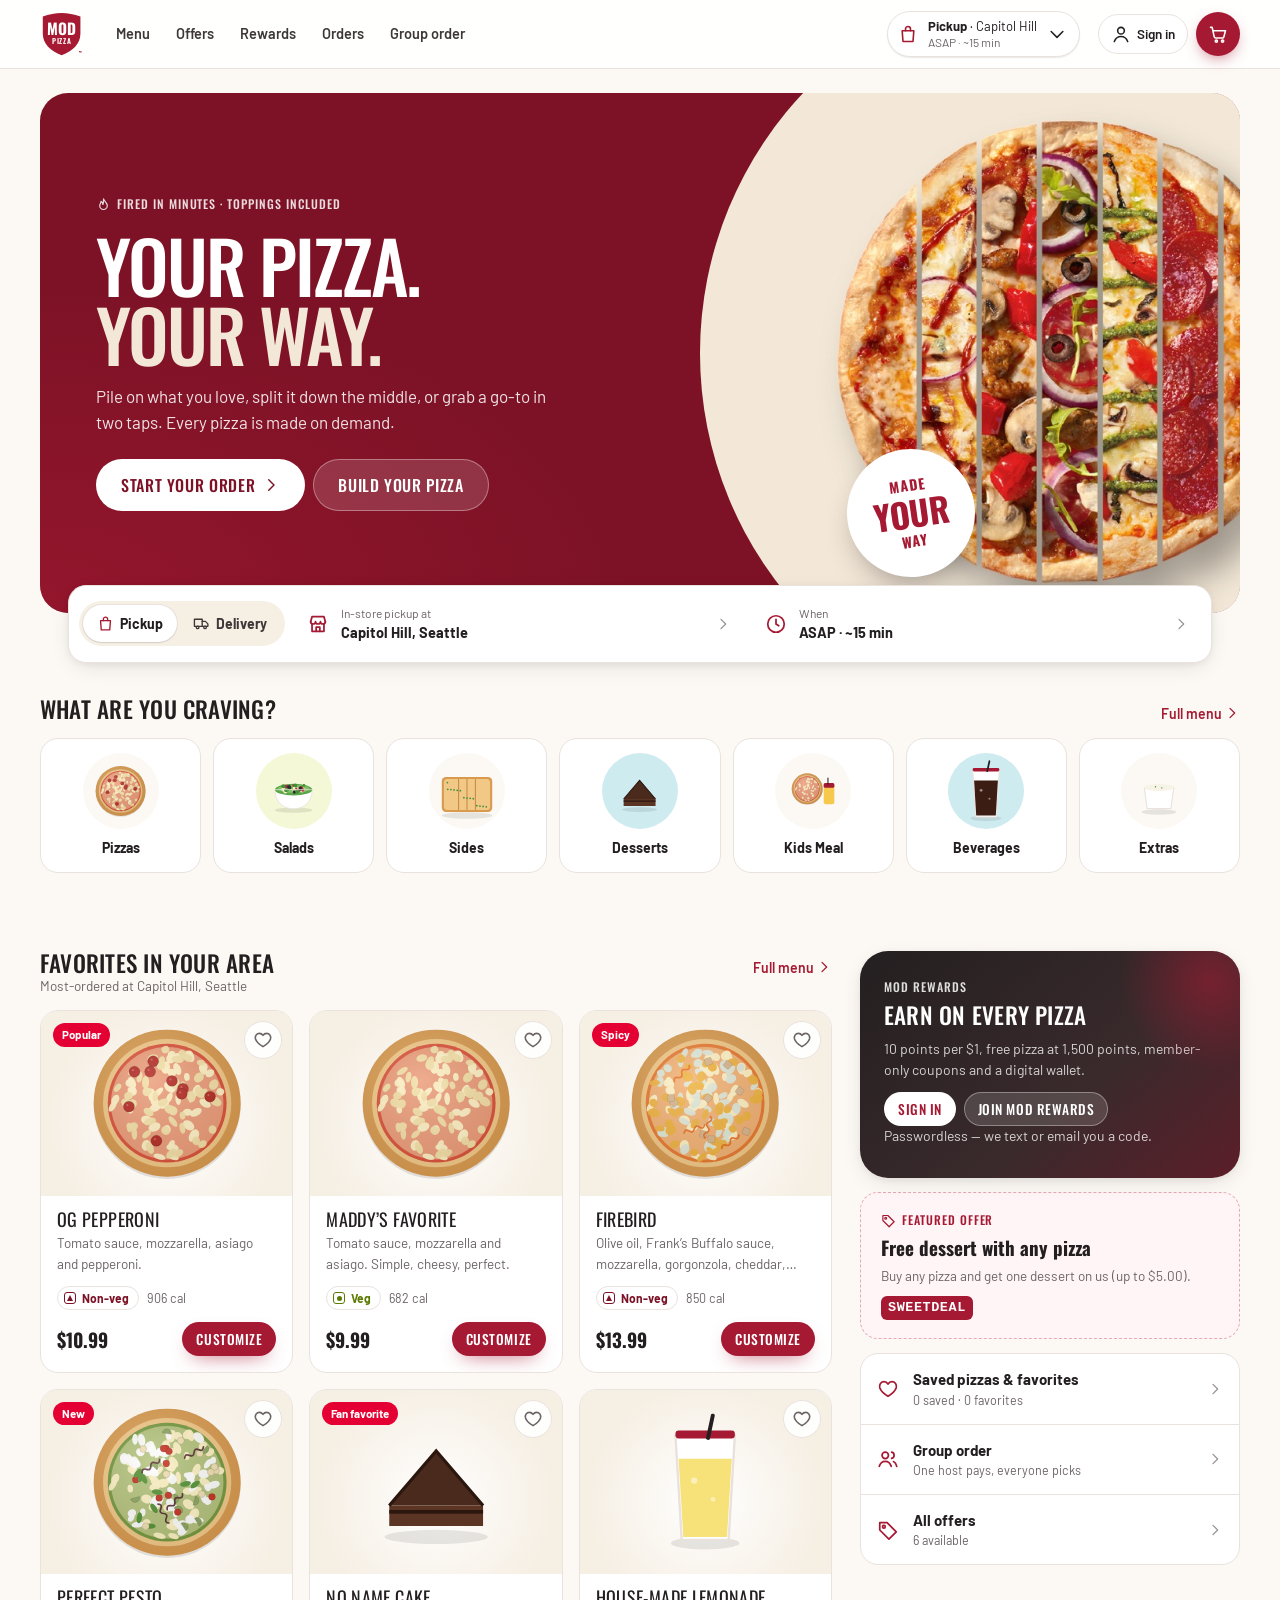
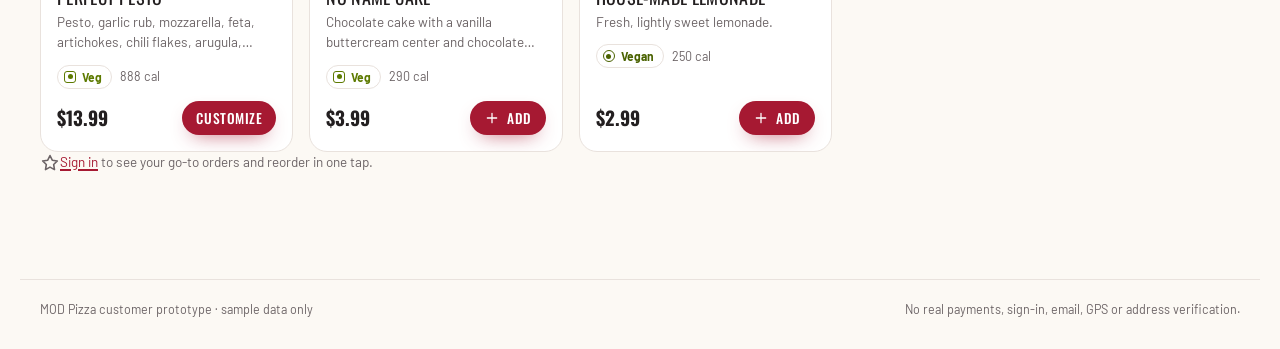
==== commit fb39d28e: "Branding-update-New" ====
--- a/index.html
+++ b/index.html
@@ -6,7 +6,7 @@
   <meta name="theme-color" content="#a61932">
   <meta name="description" content="MOD Pizza customer ordering prototype — browse, customize, order, track and earn rewards.">
   <title>MOD Pizza</title>
-  <link rel="icon" href="https://upload.wikimedia.org/wikipedia/en/thumb/2/2b/MOD_Pizza_logo.svg/960px-MOD_Pizza_logo.svg.png">
+  <link rel="icon" href="favicon.svg">
   <link rel="preconnect" href="https://fonts.googleapis.com">
   <link rel="preconnect" href="https://fonts.gstatic.com" crossorigin>
   <link href="https://fonts.googleapis.com/css2?family=Oswald:wght@400;500;600;700&family=Barlow:wght@400;500;600;700&display=swap" rel="stylesheet">
--- a/css/styles.css
+++ b/css/styles.css
@@ -976,3 +976,85 @@
   .auth-card { margin: -28px 12px 0; border-radius: 24px; padding: 28px 22px 24px; box-shadow: var(--shadow); }
   .auth-card h1 { font-size: 34px; }
 }
+
+/* ---------------- Brand layer 2 (MOD 2026 Brand Architecture) ----------------
+   Logo: single-colour shield, no typed name beside it; reversed (white) on dark/burgundy grounds; ™ always present.
+   Colour: brighter palette — burgundy replaces legacy dark/ink surfaces; Roma Red only alongside burgundy;
+   Crust as supporting background; Sky Blue / Ice Cold Aqua / Olive Oil Green as accents only (non-pizza items, info states).
+   Identity: burgundy + crust wave pattern on hero brand moments. */
+:root {
+  --info: #1d6b7a; --info-bg: #e3f4f7; --ok: #3f5600; --ok-bg: #f1f6c8; --veg: #5d7a00; --vegan: #4a6200;
+  --gold: #a61932;
+  --wave: url("data:image/svg+xml,%3Csvg xmlns='http://www.w3.org/2000/svg' width='120' height='40' viewBox='0 0 120 40'%3E%3Cpath d='M0 20 C20 0 40 0 60 20 S100 40 120 20' fill='none' stroke='%23f3e8d7' stroke-width='9' stroke-linecap='round'/%3E%3C/svg%3E");
+}
+/* logo */
+.logo-svg { width: 44px; height: auto; display: block; flex: none; overflow: visible; }
+.logo .logo-svg { width: 46px; }
+.abar .logo-svg { width: 38px; }
+.hdr-auth .logo-svg, .abar-auth .logo-svg { width: 52px; }
+.pass-logo .logo-svg { width: 46px; background: none; padding: 0; border-radius: 0; }
+.inv-logo .logo-svg { width: 60px; }
+/* brighter palette: burgundy for selected/active states instead of legacy black */
+.journey-chip.member, .tab.on, .chip.tog.on, .day-tab.on, .half-tab.on { background: var(--red); border-color: var(--red); color: #fff; }
+.journey-chip.member .ico { color: var(--crust); }
+.cart-btn .badge, .pcard-tag { background: var(--roma); }
+.cart-btn { box-shadow: 0 6px 16px -6px rgba(166, 25, 50, .7); }
+.active-card, .group-banner { background: var(--red-dark); }
+.sim-msg strong { color: var(--crust); }
+.tier.on { border-color: var(--red); background: var(--crust); }
+.t-earn, .t-bonus { background: var(--crust); color: var(--red); }
+.pickup-note, .participant-bar, .near-label { color: var(--info); }
+/* secondary accents for non-pizza products */
+.cat-tile[href*="cat=salads"] .cat-art { background: #f4f8d6; }
+.cat-tile[href*="cat=desserts"] .cat-art, .cat-tile[href*="cat=beverages"] .cat-art { background: var(--aqua); }
+/* login art panel: brand wave pattern */
+.auth, .auth-art { background-image: var(--wave), linear-gradient(155deg, var(--red) 0%, var(--red-dark) 80%); background-size: 120px 40px, auto; background-blend-mode: soft-light, normal; }
+@media (max-width: 860px) { .auth { background: none; } }
+/* caps buttons are wider — let hero CTAs wrap on small screens */
+.hero-copy { min-width: 0; } .hero .btn-row { flex-wrap: wrap; }
+@media (max-width: 480px) { .btn-lg { padding-left: 18px; padding-right: 18px; letter-spacing: .03em; } }
+
+
+/* ================= UI fixes · round 3 ================= */
+/* 1. Cards — one consistent system. Rewards-family cards all follow the reference rewards card. */
+.card { border-radius: var(--radius); border: 1px solid var(--line); box-shadow: var(--shadow-sm); padding: 20px; }
+.rewards-card, .points-hero, .prof-hero, .pass {
+  background: linear-gradient(140deg, var(--ink) 0%, #3a2a2c 60%, var(--red-dark) 140%);
+  color: #fff; border-radius: var(--radius-lg); position: relative; overflow: hidden; isolation: isolate; box-shadow: var(--shadow); }
+.rewards-card { padding: 24px; }
+.points-hero, .prof-hero { padding: 28px; }
+.pass { padding: 26px; box-shadow: var(--shadow-lg); }
+.points-hero::after, .pass::after, .prof-hero::before { content: ''; position: absolute; right: -60px; top: -60px; width: 200px; height: 200px; border-radius: 50%; background: radial-gradient(circle, rgba(166, 25, 50, .55), transparent 70%); z-index: -1; pointer-events: none; }
+.pass::before, .prof-hero::after { display: none; }
+.rewards-card .meter span, .meter.light span { background: linear-gradient(90deg, #ffd166, #fff); }
+.journey-chip.member .ico { color: #ffd166; }
+html.app .ob-card.dark { background: linear-gradient(140deg, var(--ink) 0%, #3a2a2c 60%, var(--red-dark) 140%); }
+
+/* 2. Menu section headings — underline bar sits clear of the text, readable colours */
+.menu-sect > h2 { display: inline-block; position: relative; padding-bottom: 12px; margin-bottom: 18px; box-shadow: none; }
+.menu-sect > h2::after { content: ''; position: absolute; left: 0; bottom: 0; width: 44px; height: 4px; border-radius: 2px; background: var(--red); }
+#mc-salads::after { background: #8fa300; }
+#mc-desserts::after { background: #3fa9bd; }
+#mc-beverages::after { background: #3fa9bd; }
+#mc-pizzas::after, #mc-sides::after, #mc-kids::after, #mc-extras::after { background: var(--red); }
+
+/* 3. Category icon tiles / menu tabs — room for the hover lift so nothing clips at the top */
+.cat-row { padding-top: 8px; margin-top: -8px; padding-bottom: 10px; }
+.tabs { padding: 6px 2px; margin-top: -4px; }
+html.app .cat-row { padding-top: 8px; margin-top: -8px; }
+
+/* 4. Topping list — an expanded (selected) topping no longer stretches its neighbours */
+.ing-list { align-items: start; }
+
+/* 5. Toast action link — high contrast on the dark toast */
+.toast-act, .toast a { color: #ffd166; text-decoration: underline; text-underline-offset: 3px; font-weight: 700; }
+.toast-act:hover, .toast a:hover { color: #fff; }
+
+/* 6. Selected items keep their selected look on hover */
+.hdr-nav a.on:hover { background: var(--red-50); color: var(--red); }
+a.tab.on:hover, .tab.on:hover, .chip.tog.on:hover, .day-tab.on:hover, .half-tab.on:hover, .journey-chip.member:hover { background: var(--red); border-color: var(--red); color: #fff; }
+.slot.on:hover { background: var(--red); border-color: var(--red); color: #fff; }
+.opt.on:hover, .method.on:hover { border-color: var(--red); }
+.seg-btn.on:hover { color: var(--ink); }
+.tabbar a.on:hover { color: var(--red); }
+.cat-tile[aria-current]:hover, .pcard.on:hover { transform: none; }
